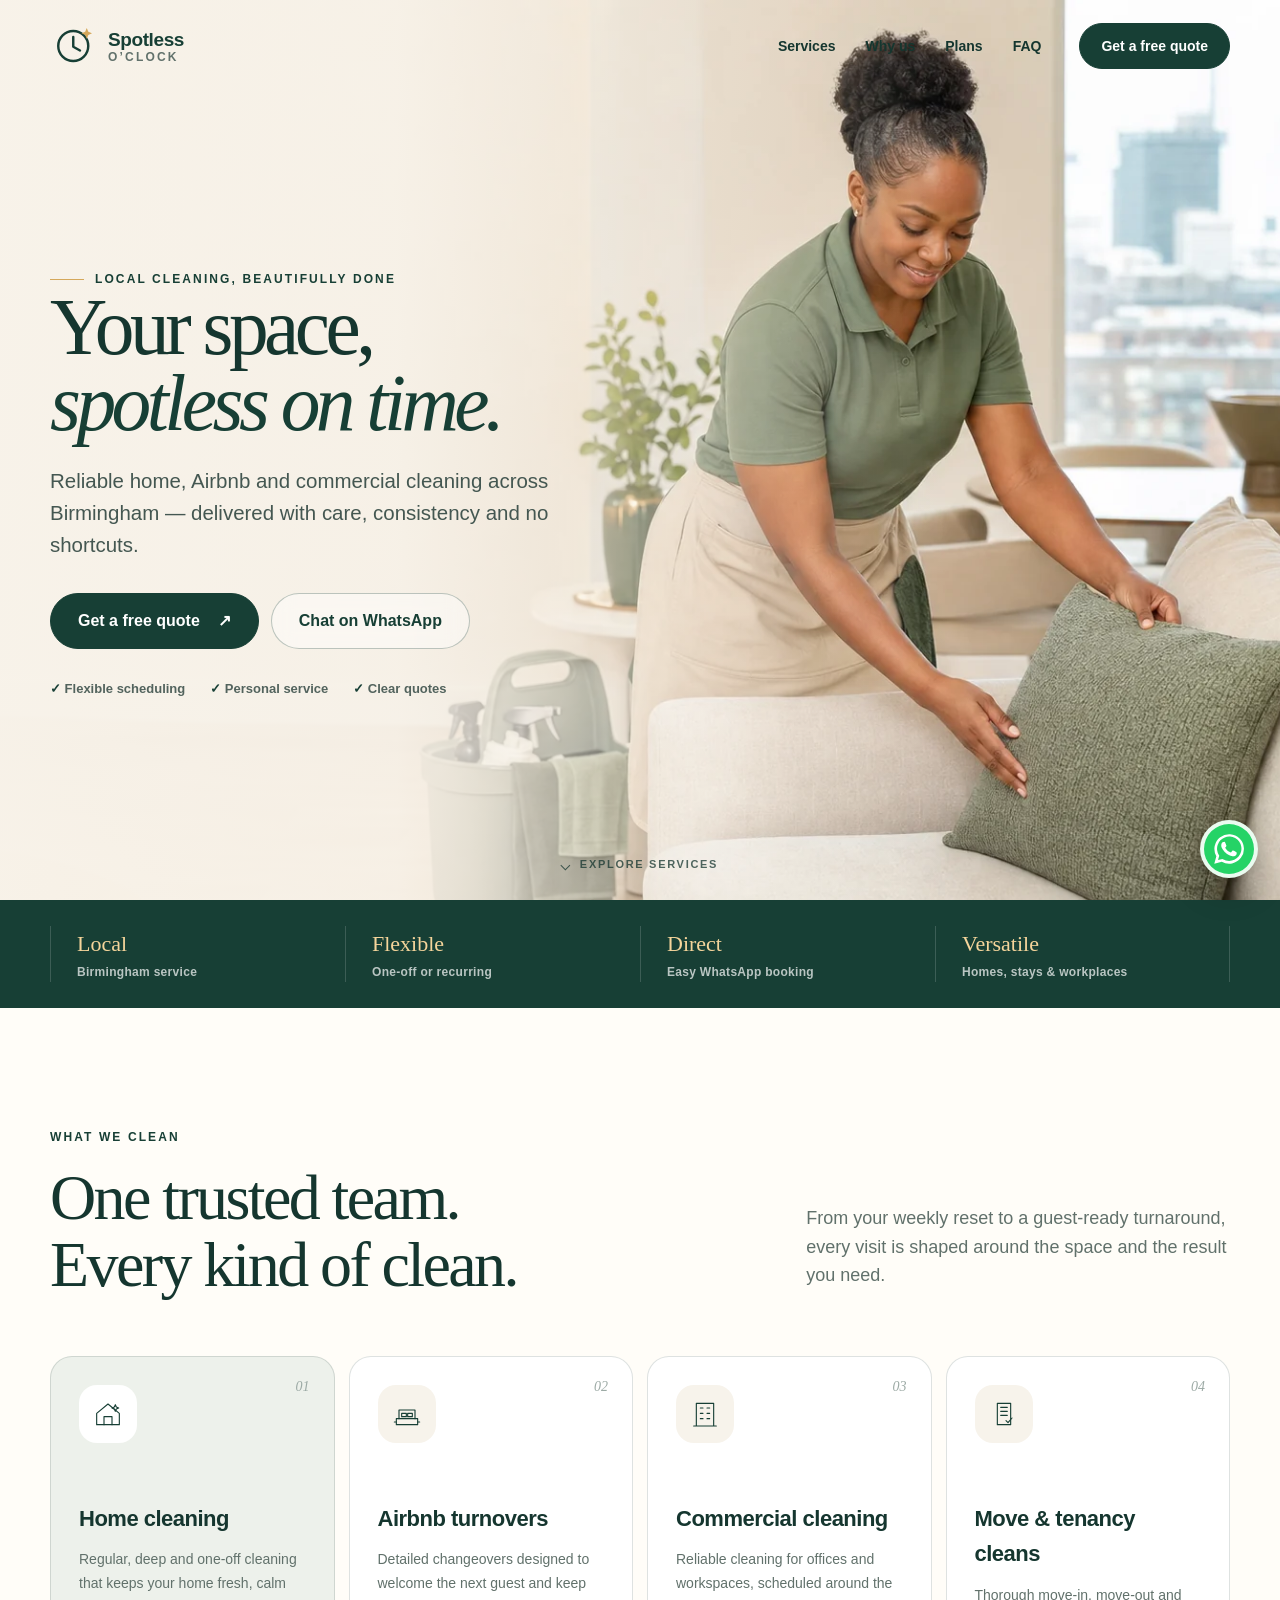
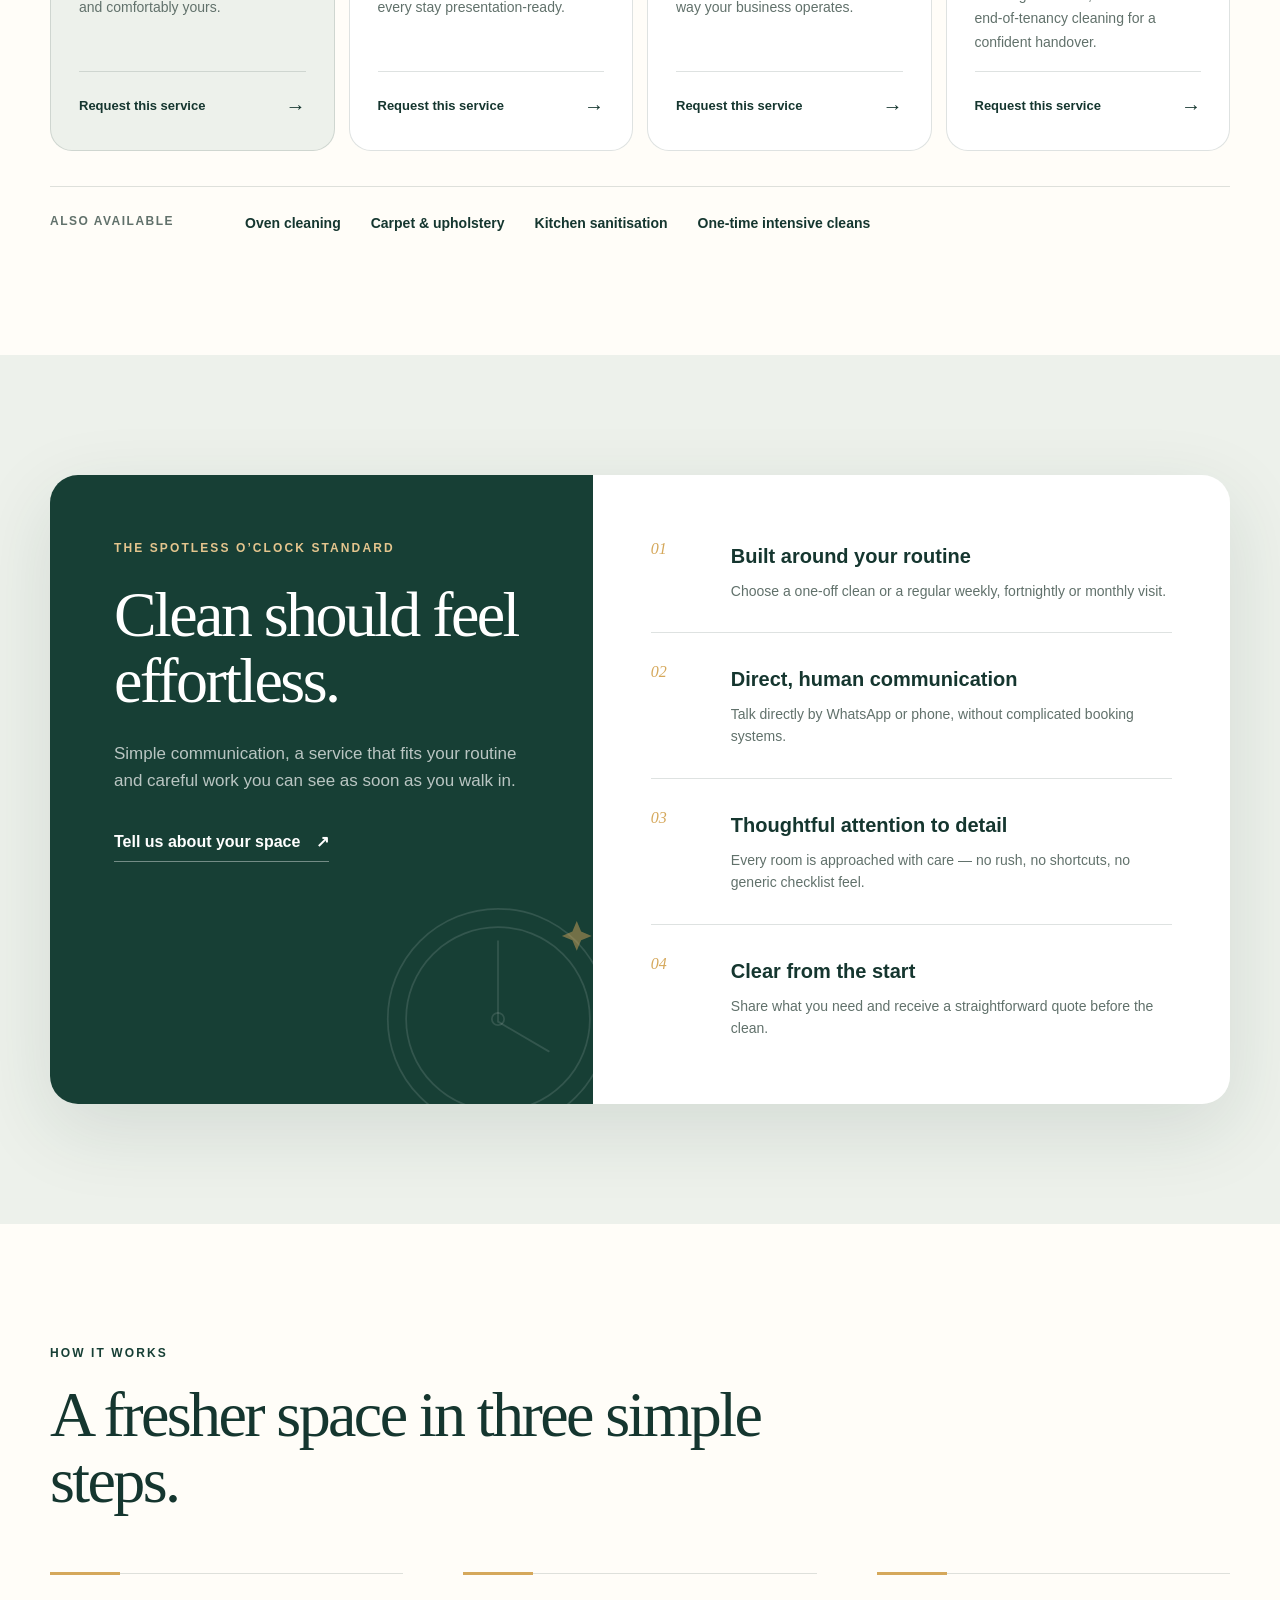
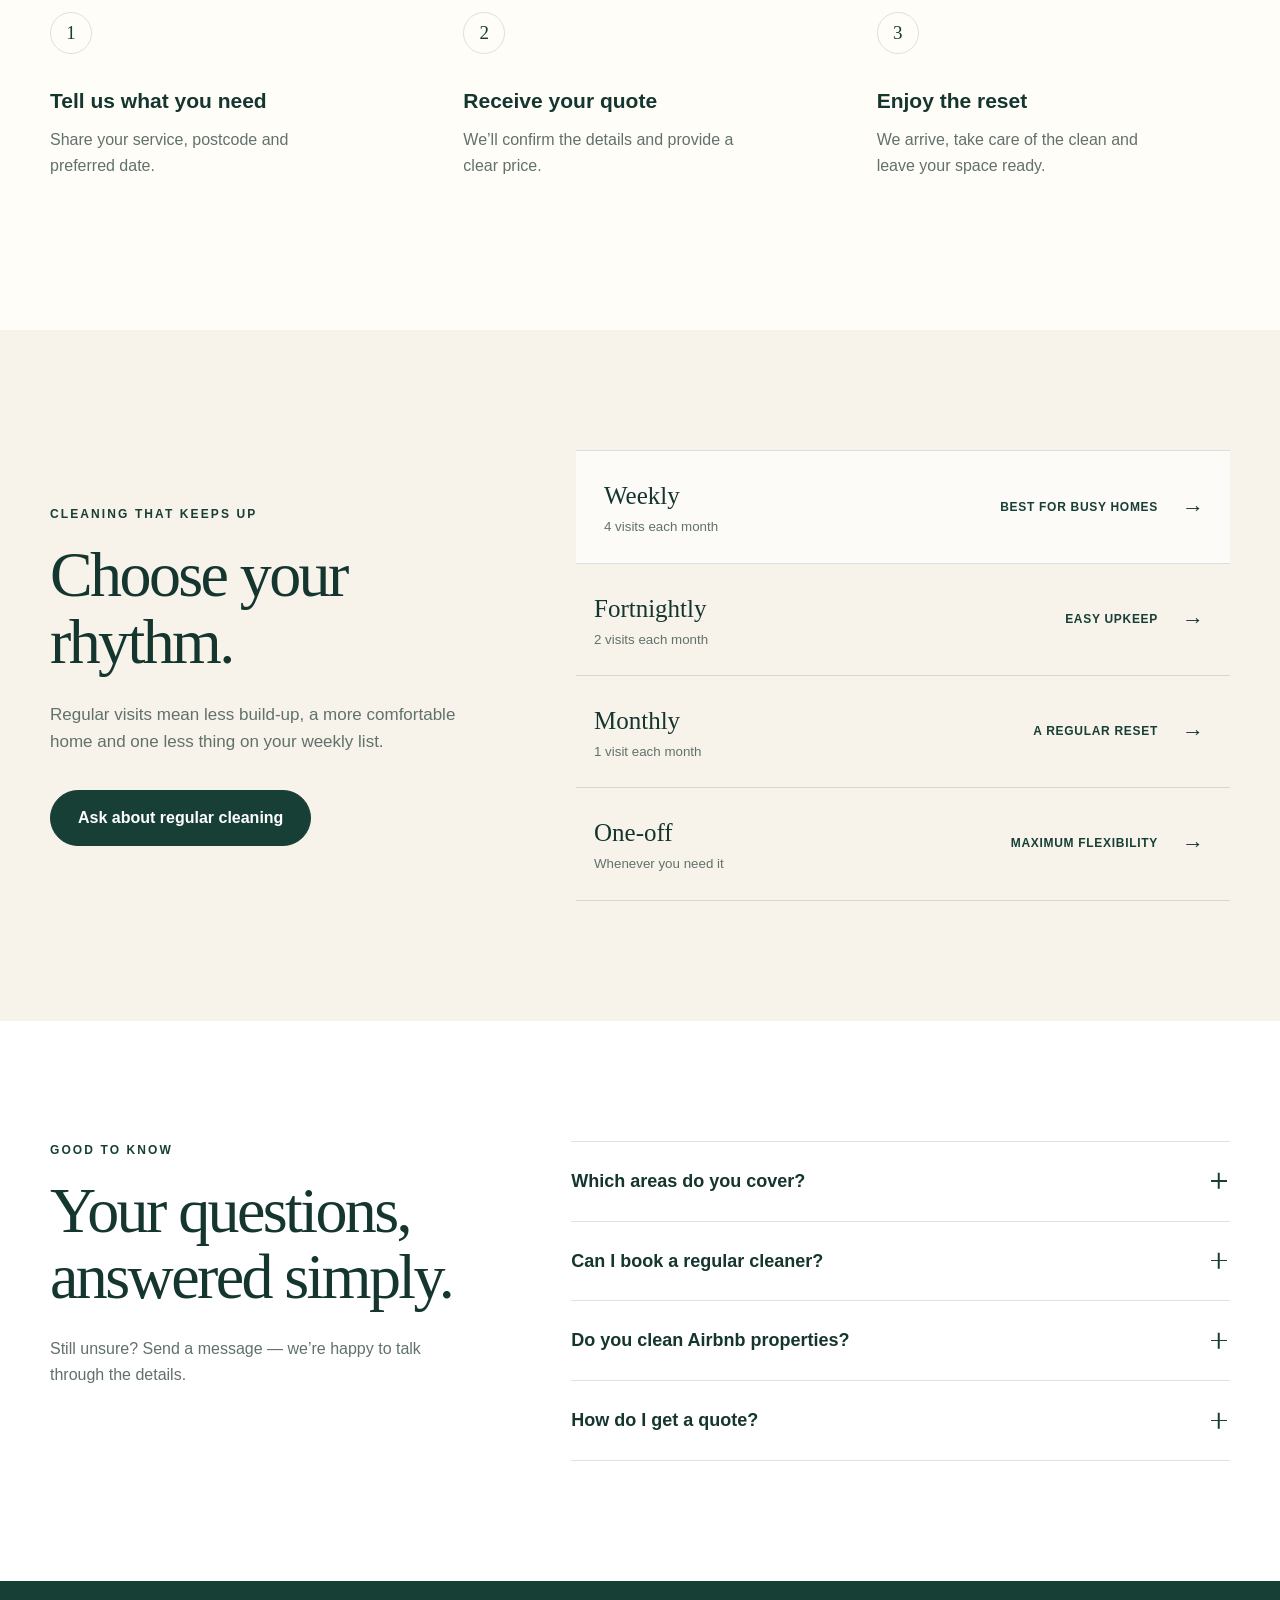
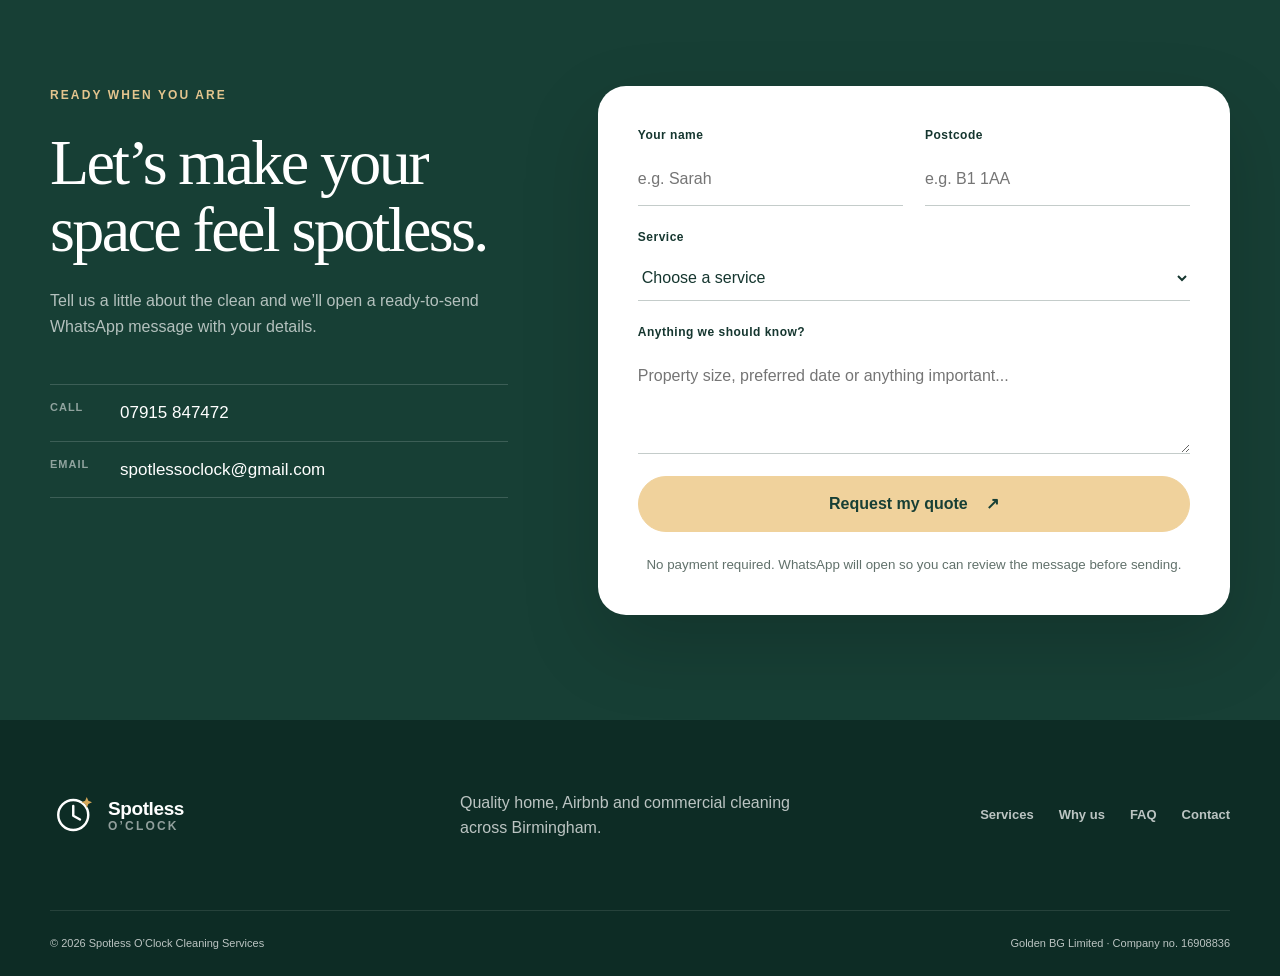
==== index.html @ fffffce7 "Add static Spotless O’Clock website and assets Add a complete framework-free static website for Spot" ====
<!doctype html>
<html lang="en">
<head>
  <meta charset="utf-8">
  <meta name="viewport" content="width=device-width, initial-scale=1">
  <meta name="theme-color" content="#173f35">
  <meta name="description" content="Reliable home, Airbnb and commercial cleaning across Birmingham. Flexible visits, thoughtful care and a spotless finish.">
  <meta name="robots" content="index, follow">
  <meta property="og:type" content="website">
  <meta property="og:locale" content="en_GB">
  <meta property="og:title" content="Spotless O’Clock | Cleaning Services in Birmingham">
  <meta property="og:description" content="Reliable home, Airbnb and commercial cleaning across Birmingham. Flexible visits, thoughtful care and a spotless finish.">
  <meta name="twitter:card" content="summary_large_image">
  <title>Spotless O’Clock | Cleaning Services in Birmingham</title>
  <link rel="icon" href="data:image/svg+xml,%3Csvg xmlns='http://www.w3.org/2000/svg' viewBox='0 0 64 64'%3E%3Crect width='64' height='64' rx='18' fill='%23173f35'/%3E%3Ccircle cx='32' cy='32' r='17' fill='none' stroke='%23d8ad62' stroke-width='4'/%3E%3Cpath d='M32 21v12l8 5' fill='none' stroke='%23fff' stroke-width='4' stroke-linecap='round'/%3E%3Cpath d='m48 12 1.8 4.2L54 18l-4.2 1.8L48 24l-1.8-4.2L42 18l4.2-1.8Z' fill='%23fff'/%3E%3C/svg%3E">
  <link rel="preload" href="assets/spotless-hero-v1.webp" as="image" type="image/webp" fetchpriority="high">
  <link rel="stylesheet" href="styles.css">
  <script src="script.js" defer></script>
</head>
<body>
  <a class="skip-link" href="#main">Skip to content</a>

  <header class="site-header" data-header>
    <div class="container nav-wrap">
      <a class="brand" href="#top" aria-label="Spotless O’Clock home">
        <svg class="brand-mark" viewBox="0 0 64 64" aria-hidden="true">
          <circle cx="31" cy="32" r="20"></circle>
          <path d="M31 20v13l9 5"></path>
          <path class="spark" d="m49 8 2.1 5 4.9 2.1-4.9 2.1-2.1 5-2.1-5-4.9-2.1 4.9-2.1Z"></path>
        </svg>
        <span><b>Spotless</b><small>O’Clock</small></span>
      </a>

      <button class="menu-button" type="button" aria-expanded="false" aria-controls="site-nav" data-menu-button>
        <span></span><span></span><span></span><span class="sr-only">Open menu</span>
      </button>

      <nav id="site-nav" class="site-nav" aria-label="Main navigation" data-nav>
        <a href="#services">Services</a>
        <a href="#why-us">Why us</a>
        <a href="#plans">Plans</a>
        <a href="#faq">FAQ</a>
      </nav>

      <a class="button button-small nav-cta" href="#quote">Get a free quote</a>
    </div>
  </header>

  <main id="main">
    <section id="top" class="hero">
      <picture>
        <source srcset="assets/spotless-hero-v1.webp" type="image/webp">
        <img class="hero-image" src="assets/spotless-hero-fallback.jpg" alt="Spotless O’Clock professional preparing a freshly cleaned Birmingham home" width="1672" height="941" fetchpriority="high" decoding="async">
      </picture>
      <div class="hero-shade" aria-hidden="true"></div>
      <div class="container hero-grid">
        <div class="hero-copy reveal">
          <div class="eyebrow"><span></span> Local cleaning, beautifully done</div>
          <h1>Your space,<br><em>spotless on time.</em></h1>
          <p>Reliable home, Airbnb and commercial cleaning across Birmingham — delivered with care, consistency and no shortcuts.</p>
          <div class="hero-actions">
            <a class="button" href="#quote">Get a free quote <span aria-hidden="true">↗</span></a>
            <a class="button button-ghost" href="https://wa.me/447915847472?text=Hi%20Spotless%20O%27Clock%2C%20I%27d%20like%20a%20cleaning%20quote." target="_blank" rel="noopener">Chat on WhatsApp</a>
          </div>
          <ul class="hero-points" aria-label="Service benefits">
            <li><span>✓</span> Flexible scheduling</li>
            <li><span>✓</span> Personal service</li>
            <li><span>✓</span> Clear quotes</li>
          </ul>
        </div>
      </div>
      <a class="scroll-cue" href="#services" aria-label="Scroll to services"><span></span> Explore services</a>
    </section>

    <section class="trust-strip" aria-label="Business highlights">
      <div class="container trust-grid">
        <div><strong>Local</strong><span>Birmingham service</span></div>
        <div><strong>Flexible</strong><span>One-off or recurring</span></div>
        <div><strong>Direct</strong><span>Easy WhatsApp booking</span></div>
        <div><strong>Versatile</strong><span>Homes, stays & workplaces</span></div>
      </div>
    </section>

    <section id="services" class="section services">
      <div class="container">
        <div class="section-heading reveal">
          <div><span class="kicker">What we clean</span><h2>One trusted team.<br>Every kind of clean.</h2></div>
          <p>From your weekly reset to a guest-ready turnaround, every visit is shaped around the space and the result you need.</p>
        </div>

        <div class="service-grid">
          <article class="service-card service-featured reveal">
            <div class="service-number">01</div>
            <div class="service-icon" aria-hidden="true">
              <svg viewBox="0 0 48 48"><path d="M7 23 24 9l17 14v17H7Z"></path><path d="M18 40V28h12v12"></path><path d="m35 10 1.5 3.5L40 15l-3.5 1.5L35 20l-1.5-3.5L30 15l3.5-1.5Z"></path></svg>
            </div>
            <h3>Home cleaning</h3>
            <p>Regular, deep and one-off cleaning that keeps your home fresh, calm and comfortably yours.</p>
            <a href="#quote" data-service-link="Home cleaning">Request this service <span>→</span></a>
          </article>

          <article class="service-card reveal">
            <div class="service-number">02</div>
            <div class="service-icon" aria-hidden="true">
              <svg viewBox="0 0 48 48"><path d="M8 31h32v9H8Z"></path><path d="M12 31V18h24v13M16 23h7v5h-7Zm9 0h7v5h-7Z"></path><path d="M8 36H5m38 0h-3"></path></svg>
            </div>
            <h3>Airbnb turnovers</h3>
            <p>Detailed changeovers designed to welcome the next guest and keep every stay presentation-ready.</p>
            <a href="#quote" data-service-link="Airbnb turnover">Request this service <span>→</span></a>
          </article>

          <article class="service-card reveal">
            <div class="service-number">03</div>
            <div class="service-icon" aria-hidden="true">
              <svg viewBox="0 0 48 48"><path d="M11 42V8h26v34M7 42h34"></path><path d="M17 15h4m6 0h4m-14 8h4m6 0h4m-14 8h4m6 0h4"></path></svg>
            </div>
            <h3>Commercial cleaning</h3>
            <p>Reliable cleaning for offices and workspaces, scheduled around the way your business operates.</p>
            <a href="#quote" data-service-link="Commercial cleaning">Request this service <span>→</span></a>
          </article>

          <article class="service-card reveal">
            <div class="service-number">04</div>
            <div class="service-icon" aria-hidden="true">
              <svg viewBox="0 0 48 48"><path d="M14 8h20v32H14Z"></path><path d="M19 14h10M19 20h10M19 26h10"></path><path d="m27 34 3 3 6-7"></path></svg>
            </div>
            <h3>Move & tenancy cleans</h3>
            <p>Thorough move-in, move-out and end-of-tenancy cleaning for a confident handover.</p>
            <a href="#quote" data-service-link="End of tenancy cleaning">Request this service <span>→</span></a>
          </article>
        </div>

        <div class="extra-services reveal">
          <span>Also available</span>
          <div><b>Oven cleaning</b><b>Carpet & upholstery</b><b>Kitchen sanitisation</b><b>One-time intensive cleans</b></div>
        </div>
      </div>
    </section>

    <section id="why-us" class="section why-us">
      <div class="container why-grid">
        <div class="why-panel reveal">
          <span class="kicker kicker-light">The Spotless O’Clock standard</span>
          <h2>Clean should feel effortless.</h2>
          <p>Simple communication, a service that fits your routine and careful work you can see as soon as you walk in.</p>
          <a class="text-link" href="#quote">Tell us about your space <span>↗</span></a>
          <div class="clock-art" aria-hidden="true">
            <svg viewBox="0 0 320 320"><circle cx="160" cy="160" r="126"></circle><circle cx="160" cy="160" r="105"></circle><path d="M160 71v92l58 34"></path><circle cx="160" cy="160" r="7"></circle><path class="spark" d="m250 48 5 12 12 5-12 5-5 12-5-12-12-5 12-5Z"></path></svg>
          </div>
        </div>

        <div class="benefit-list">
          <article class="benefit reveal"><span>01</span><div><h3>Built around your routine</h3><p>Choose a one-off clean or a regular weekly, fortnightly or monthly visit.</p></div></article>
          <article class="benefit reveal"><span>02</span><div><h3>Direct, human communication</h3><p>Talk directly by WhatsApp or phone, without complicated booking systems.</p></div></article>
          <article class="benefit reveal"><span>03</span><div><h3>Thoughtful attention to detail</h3><p>Every room is approached with care — no rush, no shortcuts, no generic checklist feel.</p></div></article>
          <article class="benefit reveal"><span>04</span><div><h3>Clear from the start</h3><p>Share what you need and receive a straightforward quote before the clean.</p></div></article>
        </div>
      </div>
    </section>

    <section class="section process">
      <div class="container">
        <div class="section-heading compact reveal">
          <div><span class="kicker">How it works</span><h2>A fresher space in three simple steps.</h2></div>
        </div>
        <ol class="process-grid">
          <li class="reveal"><span>1</span><h3>Tell us what you need</h3><p>Share your service, postcode and preferred date.</p></li>
          <li class="reveal"><span>2</span><h3>Receive your quote</h3><p>We’ll confirm the details and provide a clear price.</p></li>
          <li class="reveal"><span>3</span><h3>Enjoy the reset</h3><p>We arrive, take care of the clean and leave your space ready.</p></li>
        </ol>
      </div>
    </section>

    <section id="plans" class="section plans">
      <div class="container plans-grid">
        <div class="plan-copy reveal">
          <span class="kicker">Cleaning that keeps up</span>
          <h2>Choose your rhythm.</h2>
          <p>Regular visits mean less build-up, a more comfortable home and one less thing on your weekly list.</p>
          <a class="button button-dark" href="#quote">Ask about regular cleaning</a>
        </div>
        <div class="plan-list reveal">
          <button class="plan active" type="button" data-plan="Weekly"><span><b>Weekly</b><small>4 visits each month</small></span><i>Best for busy homes</i><em>→</em></button>
          <button class="plan" type="button" data-plan="Fortnightly"><span><b>Fortnightly</b><small>2 visits each month</small></span><i>Easy upkeep</i><em>→</em></button>
          <button class="plan" type="button" data-plan="Monthly"><span><b>Monthly</b><small>1 visit each month</small></span><i>A regular reset</i><em>→</em></button>
          <button class="plan" type="button" data-plan="One-off"><span><b>One-off</b><small>Whenever you need it</small></span><i>Maximum flexibility</i><em>→</em></button>
        </div>
      </div>
    </section>

    <section id="faq" class="section faq">
      <div class="container faq-grid">
        <div class="reveal"><span class="kicker">Good to know</span><h2>Your questions,<br>answered simply.</h2><p>Still unsure? Send a message — we’re happy to talk through the details.</p></div>
        <div class="accordion" data-accordion>
          <details class="reveal"><summary>Which areas do you cover?<span></span></summary><p>Spotless O’Clock serves Birmingham. Send your postcode and we’ll quickly confirm availability in your area.</p></details>
          <details class="reveal"><summary>Can I book a regular cleaner?<span></span></summary><p>Yes. Weekly, fortnightly and monthly plans are available, as well as one-off visits.</p></details>
          <details class="reveal"><summary>Do you clean Airbnb properties?<span></span></summary><p>Yes. Airbnb and rental-property turnovers can be scheduled around guest check-out and check-in times.</p></details>
          <details class="reveal"><summary>How do I get a quote?<span></span></summary><p>Complete the short form below or message us on WhatsApp with the service, property size, postcode and preferred date.</p></details>
        </div>
      </div>
    </section>

    <section id="quote" class="quote-section">
      <div class="container quote-grid">
        <div class="quote-copy reveal">
          <span class="kicker kicker-light">Ready when you are</span>
          <h2>Let’s make your space feel spotless.</h2>
          <p>Tell us a little about the clean and we’ll open a ready-to-send WhatsApp message with your details.</p>
          <div class="contact-lines">
            <a href="tel:+447915847472"><span>Call</span>07915 847472</a>
            <a href="mailto:spotlessoclock@gmail.com"><span>Email</span>spotlessoclock@gmail.com</a>
          </div>
        </div>

        <form class="quote-form reveal" data-quote-form>
          <div class="field"><label for="name">Your name</label><input id="name" name="name" type="text" autocomplete="name" placeholder="e.g. Sarah" required></div>
          <div class="field"><label for="postcode">Postcode</label><input id="postcode" name="postcode" type="text" autocomplete="postal-code" placeholder="e.g. B1 1AA" required></div>
          <div class="field field-wide"><label for="service">Service</label><select id="service" name="service" required><option value="">Choose a service</option><option>Home cleaning</option><option>Airbnb turnover</option><option>Deep cleaning</option><option>End of tenancy cleaning</option><option>Commercial cleaning</option><option>Other</option></select></div>
          <div class="field field-wide"><label for="details">Anything we should know?</label><textarea id="details" name="details" rows="3" placeholder="Property size, preferred date or anything important..."></textarea></div>
          <button class="button button-light field-wide" type="submit">Request my quote <span>↗</span></button>
          <small class="field-wide">No payment required. WhatsApp will open so you can review the message before sending.</small>
        </form>
      </div>
    </section>
  </main>

  <footer class="site-footer">
    <div class="container footer-top">
      <a class="brand brand-footer" href="#top" aria-label="Spotless O’Clock home">
        <svg class="brand-mark" viewBox="0 0 64 64" aria-hidden="true"><circle cx="31" cy="32" r="20"></circle><path d="M31 20v13l9 5"></path><path class="spark" d="m49 8 2.1 5 4.9 2.1-4.9 2.1-2.1 5-2.1-5-4.9-2.1 4.9-2.1Z"></path></svg>
        <span><b>Spotless</b><small>O’Clock</small></span>
      </a>
      <p>Quality home, Airbnb and commercial cleaning across Birmingham.</p>
      <div class="footer-links"><a href="#services">Services</a><a href="#why-us">Why us</a><a href="#faq">FAQ</a><a href="#quote">Contact</a></div>
    </div>
    <div class="container footer-bottom"><span>© <span data-year></span> Spotless O’Clock Cleaning Services</span><span>Golden BG Limited · Company no. 16908836</span></div>
  </footer>

  <a class="whatsapp-float" href="https://wa.me/447915847472?text=Hi%20Spotless%20O%27Clock%2C%20I%27d%20like%20a%20cleaning%20quote." target="_blank" rel="noopener" aria-label="Chat with Spotless O’Clock on WhatsApp">
    <svg viewBox="0 0 32 32" aria-hidden="true"><path d="M27.3 4.7A15.8 15.8 0 0 0 2.5 23.8L.3 31.7l8-2.1A15.8 15.8 0 0 0 27.3 4.7Zm-11.2 24a13 13 0 0 1-6.6-1.8l-.5-.3-4.7 1.2 1.3-4.6-.3-.5a13 13 0 1 1 10.8 6Zm7.1-9.8c-.4-.2-2.3-1.1-2.7-1.3-.4-.1-.6-.2-.9.2-.3.4-1 1.3-1.3 1.6-.2.3-.5.3-.9.1-2.3-1.1-3.8-2-5.3-4.6-.4-.7.4-.7 1.1-2.2.1-.3 0-.5-.1-.7l-1.2-2.9c-.3-.8-.7-.7-.9-.7h-.8c-.3 0-.7.1-1.1.5-.4.4-1.4 1.4-1.4 3.4s1.5 4 1.7 4.2c.2.3 2.9 4.4 7 6.2 2.6 1.1 3.6 1.2 4.9 1 1.6-.2 2.3-1 2.7-2 .3-.9.3-1.7.2-1.9-.2-.2-.6-.3-1-.5Z"></path></svg>
  </a>
</body>
</html>
---- styles.css ----
:root {
  --ink: #15362f;
  --green: #173f35;
  --green-2: #215347;
  --sage: #91a99a;
  --cream: #f7f3eb;
  --paper: #fffdf8;
  --gold: #d5a85b;
  --line: rgba(21, 54, 47, .14);
  --muted: #61716b;
  --shadow: 0 24px 80px rgba(22, 54, 47, .12);
  --radius: 28px;
  --container: min(1180px, calc(100vw - 48px));
}

*, *::before, *::after { box-sizing: border-box; }
html { scroll-behavior: smooth; }
body { margin: 0; color: var(--ink); background: var(--paper); font-family: "Segoe UI Variable", "Avenir Next", Avenir, "Segoe UI", sans-serif; font-size: 16px; line-height: 1.6; -webkit-font-smoothing: antialiased; }
img, svg { display: block; max-width: 100%; }
a { color: inherit; text-decoration: none; }
button, input, select, textarea { font: inherit; }
button, summary { cursor: pointer; }
.container { width: var(--container); margin-inline: auto; }
.sr-only { position: absolute; width: 1px; height: 1px; overflow: hidden; clip: rect(0,0,0,0); white-space: nowrap; }
.skip-link { position: fixed; left: 20px; top: -60px; z-index: 1000; padding: 12px 18px; color: #fff; background: var(--green); border-radius: 10px; }
.skip-link:focus { top: 20px; }

.site-header { position: fixed; inset: 0 0 auto; z-index: 100; transition: .3s ease; }
.site-header.scrolled { background: rgba(255,253,248,.92); backdrop-filter: blur(18px); box-shadow: 0 1px 0 var(--line); }
.nav-wrap { height: 92px; display: flex; align-items: center; gap: 38px; }
.brand { display: inline-flex; align-items: center; gap: 10px; color: var(--green); line-height: 1; margin-right: auto; }
.brand-mark { width: 48px; height: 48px; }
.brand-mark circle, .brand-mark > path:not(.spark) { fill: none; stroke: currentColor; stroke-width: 3.25; stroke-linecap: round; stroke-linejoin: round; }
.brand-mark .spark { fill: var(--gold); }
.brand span { display: grid; gap: 2px; }
.brand b { font-size: 19px; letter-spacing: -.4px; }
.brand small { color: var(--muted); font-size: 12px; font-weight: 650; letter-spacing: 2.2px; text-transform: uppercase; }
.site-nav { display: flex; align-items: center; gap: 30px; font-size: 14px; font-weight: 650; }
.site-nav a { position: relative; }
.site-nav a::after { content: ""; position: absolute; left: 0; right: 100%; bottom: -6px; height: 1.5px; background: var(--green); transition: .25s ease; }
.site-nav a:hover::after { right: 0; }
.button { display: inline-flex; justify-content: center; align-items: center; gap: 18px; min-height: 56px; padding: 0 27px; border: 1px solid var(--green); border-radius: 999px; color: #fff; background: var(--green); font-weight: 720; line-height: 1; transition: transform .25s ease, background .25s ease, border-color .25s ease, box-shadow .25s ease; }
.button:hover { transform: translateY(-2px); background: var(--green-2); border-color: var(--green-2); box-shadow: 0 14px 32px rgba(23,63,53,.22); }
.button-small { min-height: 46px; padding-inline: 21px; font-size: 14px; }
.menu-button { display: none; width: 44px; height: 44px; border: 0; background: transparent; padding: 12px 8px; }
.menu-button > span:not(.sr-only) { display: block; height: 2px; background: var(--green); margin: 5px 0; transition: .2s ease; }

.hero { min-height: 760px; height: min(900px, 100svh); position: relative; overflow: hidden; background: #ebe1d2; }
.hero-image { position: absolute; inset: 0; width: 100%; height: 100%; object-fit: cover; object-position: 54% center; }
.hero-shade { position: absolute; inset: 0; background: linear-gradient(90deg, rgba(248,243,234,.98) 0%, rgba(248,243,234,.92) 31%, rgba(248,243,234,.38) 52%, rgba(248,243,234,0) 74%); }
.hero-grid { position: relative; height: 100%; display: grid; align-items: center; padding-top: 70px; }
.hero-copy { width: min(610px, 52vw); }
.eyebrow, .kicker { display: flex; align-items: center; gap: 11px; color: var(--green); font-size: 12px; font-weight: 800; letter-spacing: 2.1px; text-transform: uppercase; }
.eyebrow > span { width: 34px; height: 1px; background: var(--gold); }
h1, h2, h3, p { margin-top: 0; }
h1 { margin-bottom: 24px; font-family: Georgia, "Times New Roman", serif; font-size: clamp(58px, 6.2vw, 92px); line-height: .96; letter-spacing: -4.5px; font-weight: 500; }
h1 em { color: var(--green); font-weight: 500; }
.hero-copy > p { max-width: 580px; margin-bottom: 33px; color: #445751; font-size: clamp(18px, 1.6vw, 21px); line-height: 1.55; }
.hero-actions { display: flex; gap: 12px; flex-wrap: wrap; }
.button-ghost { color: var(--green); background: rgba(255,255,255,.45); border-color: rgba(23,63,53,.28); backdrop-filter: blur(10px); }
.button-ghost:hover { color: #fff; }
.hero-points { display: flex; gap: 25px; padding: 0; margin: 30px 0 0; list-style: none; color: #52635d; font-size: 13px; font-weight: 640; }
.hero-points span { color: var(--green); font-weight: 900; }
.scroll-cue { position: absolute; left: 50%; bottom: 26px; transform: translateX(-50%); display: flex; align-items: center; gap: 11px; color: rgba(21,54,47,.75); font-size: 11px; font-weight: 800; letter-spacing: 1.7px; text-transform: uppercase; }
.scroll-cue span { width: 7px; height: 7px; border-right: 1.5px solid; border-bottom: 1.5px solid; transform: rotate(45deg); animation: bob 1.8s ease-in-out infinite; }

.trust-strip { color: #fff; background: var(--green); }
.trust-grid { min-height: 108px; display: grid; grid-template-columns: repeat(4,1fr); align-items: center; }
.trust-grid > div { padding: 0 26px; border-left: 1px solid rgba(255,255,255,.16); }
.trust-grid > div:last-child { border-right: 1px solid rgba(255,255,255,.16); }
.trust-grid strong, .trust-grid span { display: block; }
.trust-grid strong { color: #f5d59b; font-family: Georgia, serif; font-size: 22px; font-weight: 500; }
.trust-grid span { margin-top: 2px; color: rgba(255,255,255,.7); font-size: 12px; font-weight: 650; letter-spacing: .3px; }

.section { padding: 120px 0; }
.section-heading { display: grid; grid-template-columns: 1.25fr .75fr; align-items: end; gap: 50px; margin-bottom: 58px; }
.section-heading.compact { grid-template-columns: 1fr; max-width: 760px; }
.kicker { margin-bottom: 18px; }
.section h2, .quote-section h2 { margin-bottom: 0; font-family: Georgia, "Times New Roman", serif; font-size: clamp(43px, 5vw, 68px); line-height: 1.04; letter-spacing: -2.6px; font-weight: 500; }
.section-heading > p { margin-bottom: 8px; color: var(--muted); font-size: 18px; }
.services { background: var(--paper); }
.service-grid { display: grid; grid-template-columns: repeat(4,1fr); gap: 14px; }
.service-card { min-height: 395px; position: relative; display: flex; flex-direction: column; padding: 28px; border: 1px solid var(--line); border-radius: 22px; background: #fff; transition: .35s ease; overflow: hidden; }
.service-card:hover { transform: translateY(-7px); box-shadow: var(--shadow); border-color: transparent; }
.service-featured { background: #edf1eb; }
.service-number { position: absolute; right: 24px; top: 22px; color: #9caaa5; font: italic 14px Georgia, serif; }
.service-icon { width: 58px; height: 58px; display: grid; place-items: center; margin-bottom: 58px; color: var(--green); border-radius: 18px; background: var(--cream); }
.service-featured .service-icon { background: #fff; }
.service-icon svg { width: 32px; }
.service-icon path { fill: none; stroke: currentColor; stroke-width: 1.7; stroke-linejoin: round; stroke-linecap: round; }
.service-card h3 { margin-bottom: 12px; font-size: 22px; letter-spacing: -.5px; }
.service-card p { color: var(--muted); font-size: 14px; line-height: 1.7; }
.service-card > a { display: flex; justify-content: space-between; align-items: center; margin-top: auto; padding-top: 18px; border-top: 1px solid var(--line); font-size: 13px; font-weight: 760; }
.service-card > a span { font-size: 20px; transition: transform .2s ease; }
.service-card > a:hover span { transform: translateX(4px); }
.extra-services { display: grid; grid-template-columns: 170px 1fr; gap: 25px; margin-top: 35px; padding-top: 25px; border-top: 1px solid var(--line); }
.extra-services > span { color: var(--muted); font-size: 12px; font-weight: 800; letter-spacing: 1.5px; text-transform: uppercase; }
.extra-services div { display: flex; flex-wrap: wrap; gap: 13px 30px; }
.extra-services b { font-size: 14px; font-weight: 650; }

.why-us { color: #fff; background: #edf1eb; }
.why-grid { display: grid; grid-template-columns: .92fr 1.08fr; border-radius: var(--radius); overflow: hidden; box-shadow: var(--shadow); }
.why-panel { min-height: 620px; position: relative; padding: 64px; background: var(--green); overflow: hidden; }
.kicker-light { color: #e4c58e; }
.why-panel h2 { max-width: 500px; margin-top: 24px; color: #fff; }
.why-panel > p { max-width: 430px; margin-top: 25px; color: rgba(255,255,255,.7); font-size: 17px; }
.text-link { display: inline-flex; gap: 16px; margin-top: 18px; padding-bottom: 6px; border-bottom: 1px solid rgba(255,255,255,.4); font-weight: 700; }
.clock-art { position: absolute; width: 280px; right: -45px; bottom: -55px; color: rgba(255,255,255,.12); }
.clock-art circle, .clock-art path:not(.spark) { fill: none; stroke: currentColor; stroke-width: 2; stroke-linecap: round; }
.clock-art .spark { fill: rgba(213,168,91,.48); }
.benefit-list { padding: 35px 58px; color: var(--ink); background: #fff; }
.benefit { display: grid; grid-template-columns: 62px 1fr; gap: 18px; padding: 30px 0; border-bottom: 1px solid var(--line); }
.benefit:last-child { border: 0; }
.benefit > span { color: var(--gold); font: italic 16px Georgia, serif; }
.benefit h3 { margin-bottom: 8px; font-size: 20px; }
.benefit p { margin-bottom: 0; color: var(--muted); font-size: 14px; }

.process { background: var(--paper); }
.process-grid { display: grid; grid-template-columns: repeat(3,1fr); gap: 60px; padding: 0; list-style: none; counter-reset: process; }
.process-grid li { position: relative; padding-top: 38px; border-top: 1px solid var(--line); }
.process-grid li::after { content: ""; position: absolute; left: 0; top: -2px; width: 70px; height: 3px; background: var(--gold); }
.process-grid span { display: inline-grid; place-items: center; width: 42px; height: 42px; margin-bottom: 30px; border: 1px solid var(--line); border-radius: 50%; color: var(--green); font: 19px Georgia, serif; }
.process-grid h3 { margin-bottom: 10px; font-size: 21px; }
.process-grid p { max-width: 300px; color: var(--muted); }

.plans { background: var(--cream); }
.plans-grid { display: grid; grid-template-columns: .8fr 1.2fr; gap: 90px; align-items: center; }
.plan-copy > p { max-width: 440px; margin: 25px 0 35px; color: var(--muted); font-size: 17px; }
.button-dark { background: var(--green); }
.plan-list { display: grid; }
.plan { display: grid; grid-template-columns: 1fr auto 30px; align-items: center; gap: 24px; width: 100%; padding: 25px 18px; color: var(--ink); background: transparent; border: 0; border-bottom: 1px solid var(--line); text-align: left; transition: .25s ease; }
.plan:first-child { border-top: 1px solid var(--line); }
.plan:hover, .plan.active { padding-left: 28px; background: rgba(255,255,255,.68); }
.plan span, .plan b, .plan small { display: block; }
.plan b { font-family: Georgia, serif; font-size: 25px; font-weight: 500; }
.plan small { color: var(--muted); }
.plan i { color: var(--green); font-size: 12px; font-style: normal; font-weight: 800; letter-spacing: .7px; text-transform: uppercase; }
.plan em { font-size: 22px; font-style: normal; }

.faq { background: #fff; }
.faq-grid { display: grid; grid-template-columns: .78fr 1.22fr; gap: 100px; }
.faq-grid > div:first-child > p { max-width: 400px; margin-top: 25px; color: var(--muted); }
.accordion details { border-top: 1px solid var(--line); }
.accordion details:last-child { border-bottom: 1px solid var(--line); }
.accordion summary { display: flex; justify-content: space-between; align-items: center; gap: 20px; padding: 25px 0; font-size: 18px; font-weight: 700; list-style: none; }
.accordion summary::-webkit-details-marker { display: none; }
.accordion summary span { width: 22px; height: 22px; position: relative; flex: 0 0 auto; }
.accordion summary span::before, .accordion summary span::after { content: ""; position: absolute; top: 10px; left: 3px; width: 16px; height: 1.5px; background: var(--green); transition: .2s ease; }
.accordion summary span::after { transform: rotate(90deg); }
.accordion details[open] summary span::after { transform: rotate(0); }
.accordion details p { max-width: 620px; padding: 0 40px 25px 0; color: var(--muted); }

.quote-section { padding: 105px 0; color: #fff; background: var(--green); }
.quote-grid { display: grid; grid-template-columns: .84fr 1.16fr; gap: 90px; align-items: start; }
.quote-copy h2 { margin-top: 25px; color: #fff; }
.quote-copy > p { margin-top: 25px; color: rgba(255,255,255,.68); }
.contact-lines { display: grid; margin-top: 45px; }
.contact-lines a { display: grid; grid-template-columns: 70px 1fr; padding: 14px 0; border-top: 1px solid rgba(255,255,255,.16); font-size: 17px; }
.contact-lines a:last-child { border-bottom: 1px solid rgba(255,255,255,.16); }
.contact-lines span { color: rgba(255,255,255,.52); font-size: 11px; font-weight: 800; letter-spacing: 1px; text-transform: uppercase; }
.quote-form { display: grid; grid-template-columns: 1fr 1fr; gap: 22px; padding: 40px; color: var(--ink); border-radius: var(--radius); background: #fff; box-shadow: 0 30px 80px rgba(0,0,0,.16); }
.field { display: grid; gap: 8px; }
.field-wide { grid-column: 1 / -1; }
.field label { font-size: 12px; font-weight: 800; letter-spacing: .5px; }
.field input, .field select, .field textarea { width: 100%; padding: 13px 0; color: var(--ink); background: transparent; border: 0; border-bottom: 1px solid rgba(21,54,47,.25); border-radius: 0; outline: 0; resize: vertical; }
.field input:focus, .field select:focus, .field textarea:focus { border-color: var(--gold); box-shadow: 0 1px 0 var(--gold); }
.button-light { color: var(--green); background: #f0d29c; border-color: #f0d29c; }
.button-light:hover { color: #fff; background: var(--green-2); border-color: var(--green-2); }
.quote-form > small { color: var(--muted); text-align: center; }

.site-footer { color: rgba(255,255,255,.72); background: #0d2c25; }
.footer-top { min-height: 190px; display: grid; grid-template-columns: 1fr 1fr 1fr; gap: 50px; align-items: center; }
.brand-footer { color: #fff; }
.brand-footer small { color: rgba(255,255,255,.55); }
.footer-top > p { margin: 0; max-width: 360px; }
.footer-links { display: flex; justify-content: flex-end; gap: 25px; font-size: 13px; font-weight: 700; }
.footer-bottom { min-height: 66px; display: flex; justify-content: space-between; align-items: center; border-top: 1px solid rgba(255,255,255,.1); font-size: 11px; }
.whatsapp-float { position: fixed; right: 22px; bottom: 22px; z-index: 90; width: 58px; height: 58px; display: grid; place-items: center; color: #fff; background: #25d366; border: 4px solid rgba(255,255,255,.9); border-radius: 50%; box-shadow: 0 12px 34px rgba(0,0,0,.22); transition: .25s ease; }
.whatsapp-float:hover { transform: translateY(-4px) scale(1.03); }
.whatsapp-float svg { width: 30px; fill: currentColor; }

.error-page { min-height: 100svh; display: grid; place-items: center; padding: 110px 24px 60px; text-align: center; background: var(--cream); }
.error-card { width: min(620px, 100%); padding: clamp(36px, 7vw, 72px); border: 1px solid var(--line); border-radius: var(--radius); background: #fff; box-shadow: var(--shadow); }
.error-code { display: block; margin-bottom: 16px; color: var(--gold); font: italic 18px Georgia, serif; }
.error-card h1 { margin-bottom: 18px; font-size: clamp(48px, 9vw, 76px); }
.error-card p { max-width: 430px; margin: 0 auto 30px; color: var(--muted); }

.reveal { opacity: 0; transform: translateY(24px); transition: opacity .7s ease, transform .7s cubic-bezier(.2,.8,.2,1); }
.reveal.visible { opacity: 1; transform: none; }
@keyframes bob { 0%,100% { transform: translateY(-2px) rotate(45deg); } 50% { transform: translateY(5px) rotate(45deg); } }

@media (max-width: 980px) {
  :root { --container: min(100% - 32px, 760px); }
  .site-header { background: rgba(255,253,248,.94); backdrop-filter: blur(15px); }
  .nav-wrap { height: 76px; }
  .brand-mark { width: 42px; }
  .menu-button { display: block; order: 2; }
  .nav-cta { margin-left: auto; }
  .site-nav { position: absolute; left: 16px; right: 16px; top: 76px; display: grid; gap: 0; padding: 13px; background: #fff; border: 1px solid var(--line); border-radius: 18px; box-shadow: var(--shadow); opacity: 0; visibility: hidden; transform: translateY(-8px); transition: .2s ease; }
  .site-nav.open { opacity: 1; visibility: visible; transform: none; }
  .site-nav a { padding: 13px 12px; }
  .site-nav a::after { display: none; }
  .hero { min-height: 800px; height: 100svh; }
  .hero-image { object-position: 66% center; }
  .hero-shade { background: linear-gradient(90deg, rgba(248,243,234,.98) 0%, rgba(248,243,234,.9) 48%, rgba(248,243,234,.12) 85%); }
  .hero-copy { width: min(580px, 76vw); }
  .service-grid { grid-template-columns: 1fr 1fr; }
  .section-heading, .plans-grid, .faq-grid, .quote-grid { grid-template-columns: 1fr; gap: 45px; }
  .why-grid { grid-template-columns: 1fr; }
  .why-panel { min-height: 460px; }
  .process-grid { gap: 25px; }
  .footer-top { grid-template-columns: 1fr 1fr; padding: 50px 0; }
  .footer-links { justify-content: flex-start; grid-column: 1/-1; }
}

@media (max-width: 640px) {
  :root { --container: calc(100% - 34px); }
  .nav-wrap { gap: 10px; }
  .nav-cta { display: none; }
  .brand b { font-size: 17px; }
  .hero { min-height: 790px; height: auto; }
  .hero::after { content: ""; position: absolute; inset: 45% 0 0; background: linear-gradient(0deg, rgba(21,54,47,.23), transparent); pointer-events: none; }
  .hero-image { object-position: 62% bottom; }
  .hero-shade { background: linear-gradient(180deg, rgba(248,243,234,.98) 0%, rgba(248,243,234,.95) 45%, rgba(248,243,234,.23) 76%); }
  .hero-grid { align-items: start; padding-top: 145px; padding-bottom: 280px; }
  .hero-copy { width: 100%; }
  .eyebrow { font-size: 10px; letter-spacing: 1.6px; }
  h1 { font-size: clamp(48px, 15vw, 66px); letter-spacing: -3px; }
  .hero-copy > p { font-size: 16px; }
  .hero-actions { display: grid; }
  .hero-actions .button { width: 100%; }
  .hero-points { display: none; }
  .scroll-cue { display: none; }
  .trust-grid { grid-template-columns: 1fr 1fr; padding: 16px 0; }
  .trust-grid > div { min-height: 72px; display: grid; align-content: center; padding: 10px 16px; border: 0; }
  .trust-grid > div:last-child { border: 0; }
  .section { padding: 82px 0; }
  .section h2, .quote-section h2 { font-size: 43px; letter-spacing: -1.8px; }
  .section-heading { margin-bottom: 38px; }
  .service-grid, .process-grid { grid-template-columns: 1fr; }
  .service-card { min-height: 340px; }
  .service-icon { margin-bottom: 35px; }
  .extra-services { grid-template-columns: 1fr; }
  .why-panel { min-height: 520px; padding: 42px 28px; }
  .benefit-list { padding: 20px 28px; }
  .benefit { grid-template-columns: 40px 1fr; }
  .process-grid { gap: 45px; }
  .plans-grid { gap: 40px; }
  .plan { grid-template-columns: 1fr 24px; }
  .plan i { display: none; }
  .faq-grid { gap: 30px; }
  .quote-section { padding: 82px 0; }
  .quote-form { grid-template-columns: 1fr; padding: 28px 22px; }
  .field-wide { grid-column: auto; }
  .contact-lines a { grid-template-columns: 55px 1fr; font-size: 14px; }
  .footer-top { grid-template-columns: 1fr; gap: 25px; }
  .footer-links { grid-column: auto; flex-wrap: wrap; }
  .footer-bottom { display: grid; gap: 5px; padding: 20px 0; }
  .whatsapp-float { width: 54px; height: 54px; right: 16px; bottom: 16px; }
}

@media (prefers-reduced-motion: reduce) {
  html { scroll-behavior: auto; }
  *, *::before, *::after { animation-duration: .01ms !important; animation-iteration-count: 1 !important; transition-duration: .01ms !important; }
  .reveal { opacity: 1; transform: none; }
}
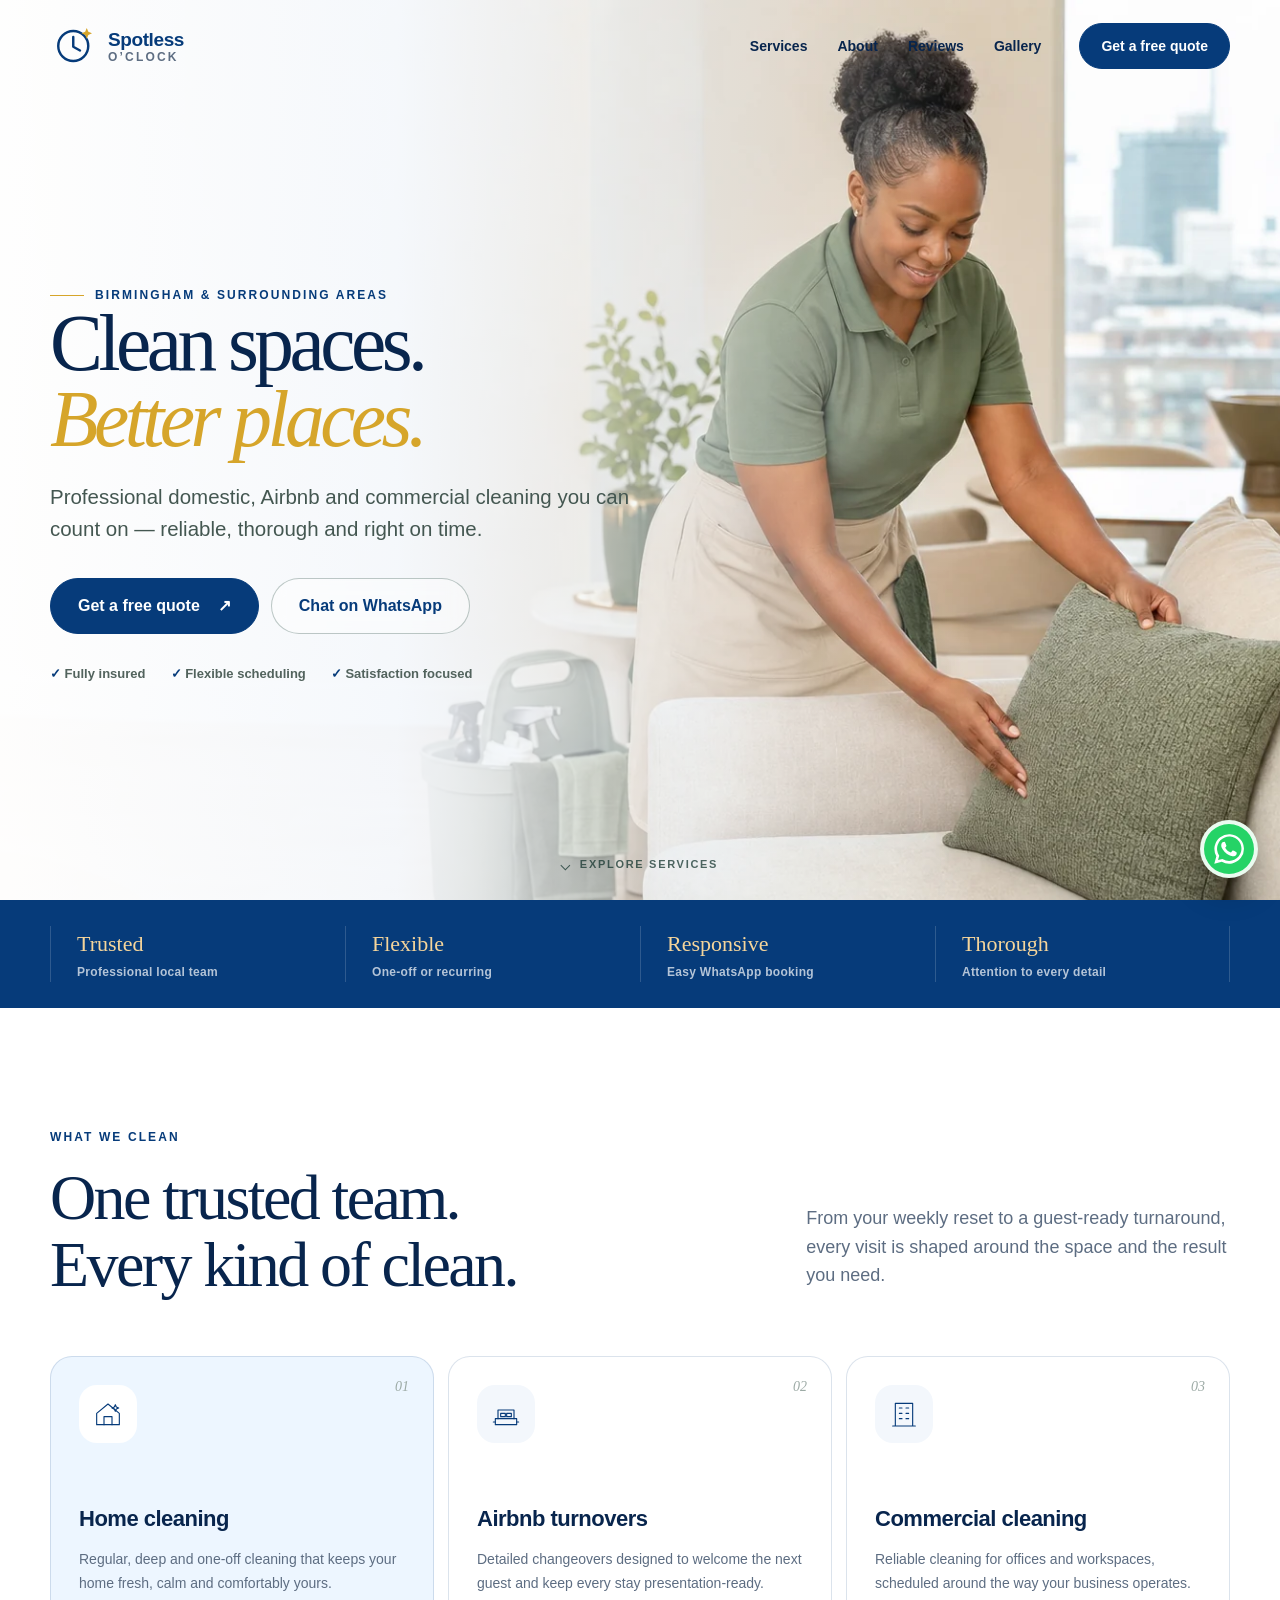
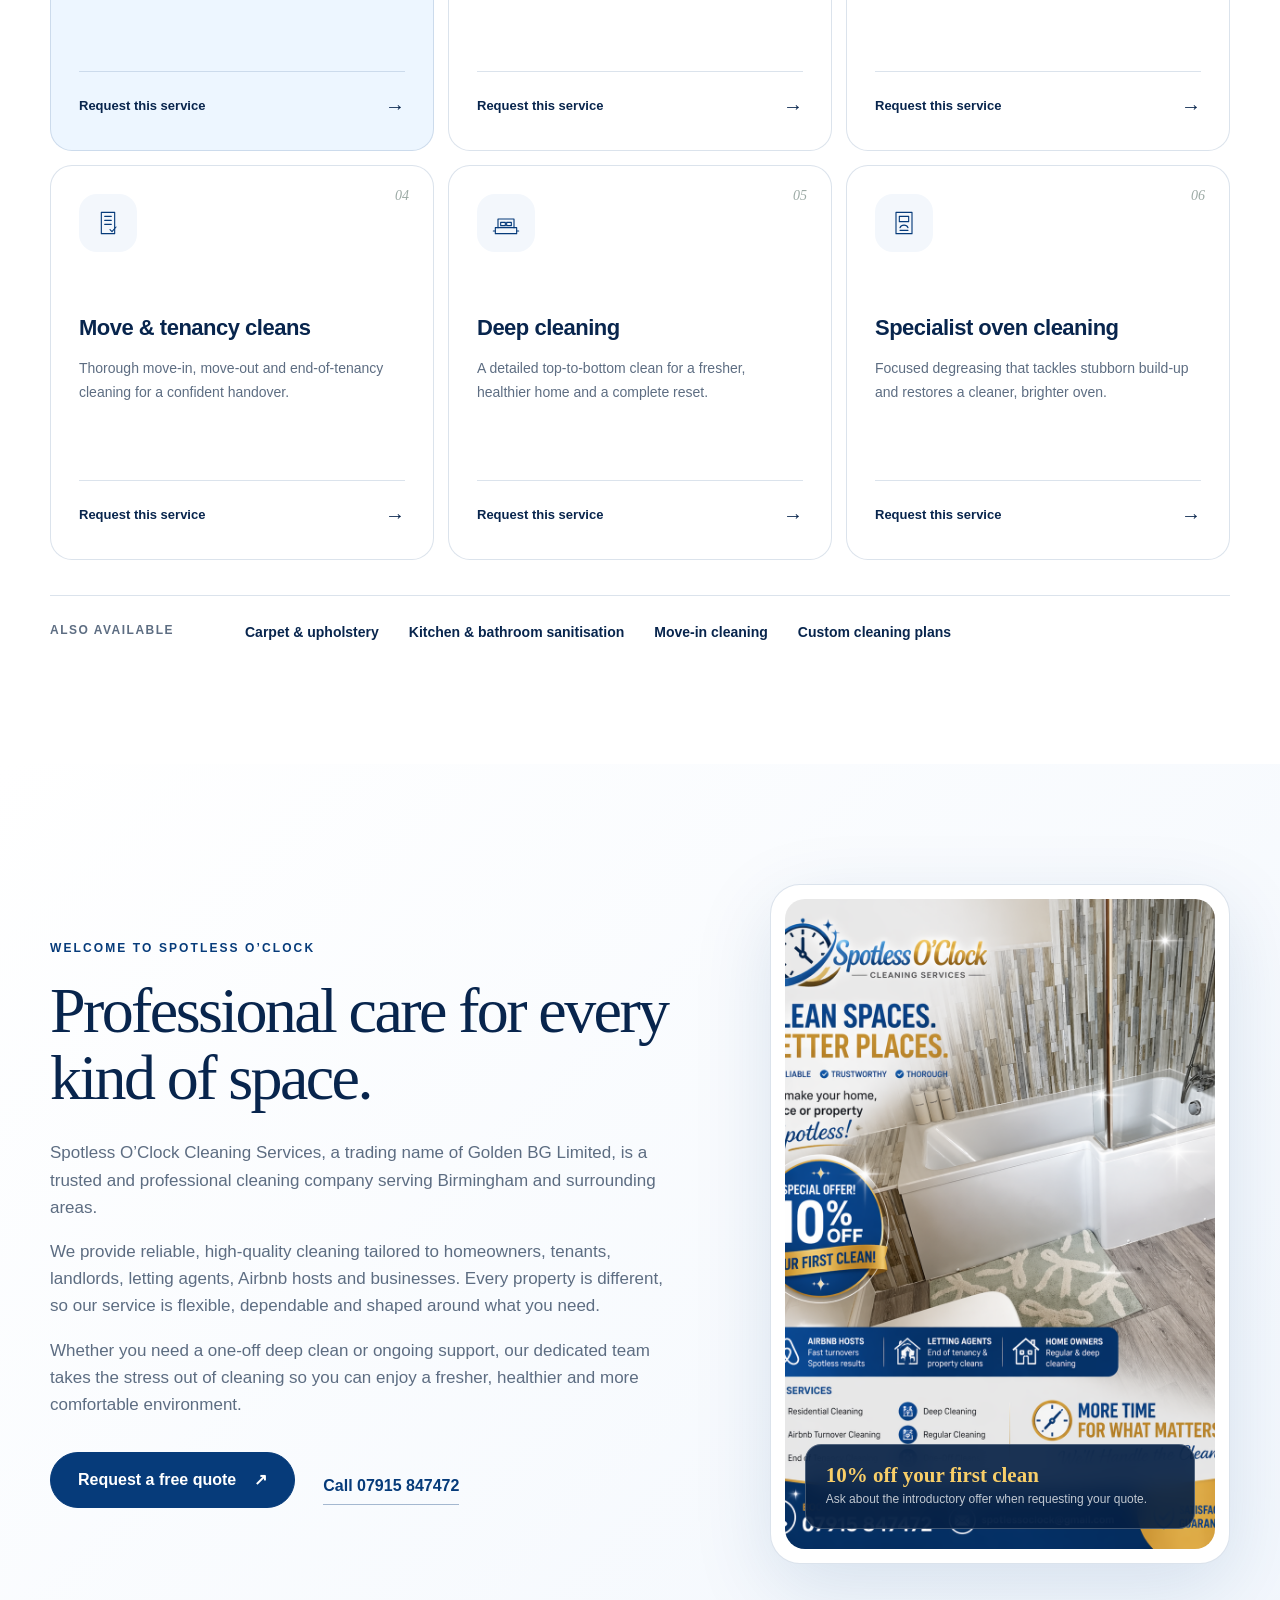
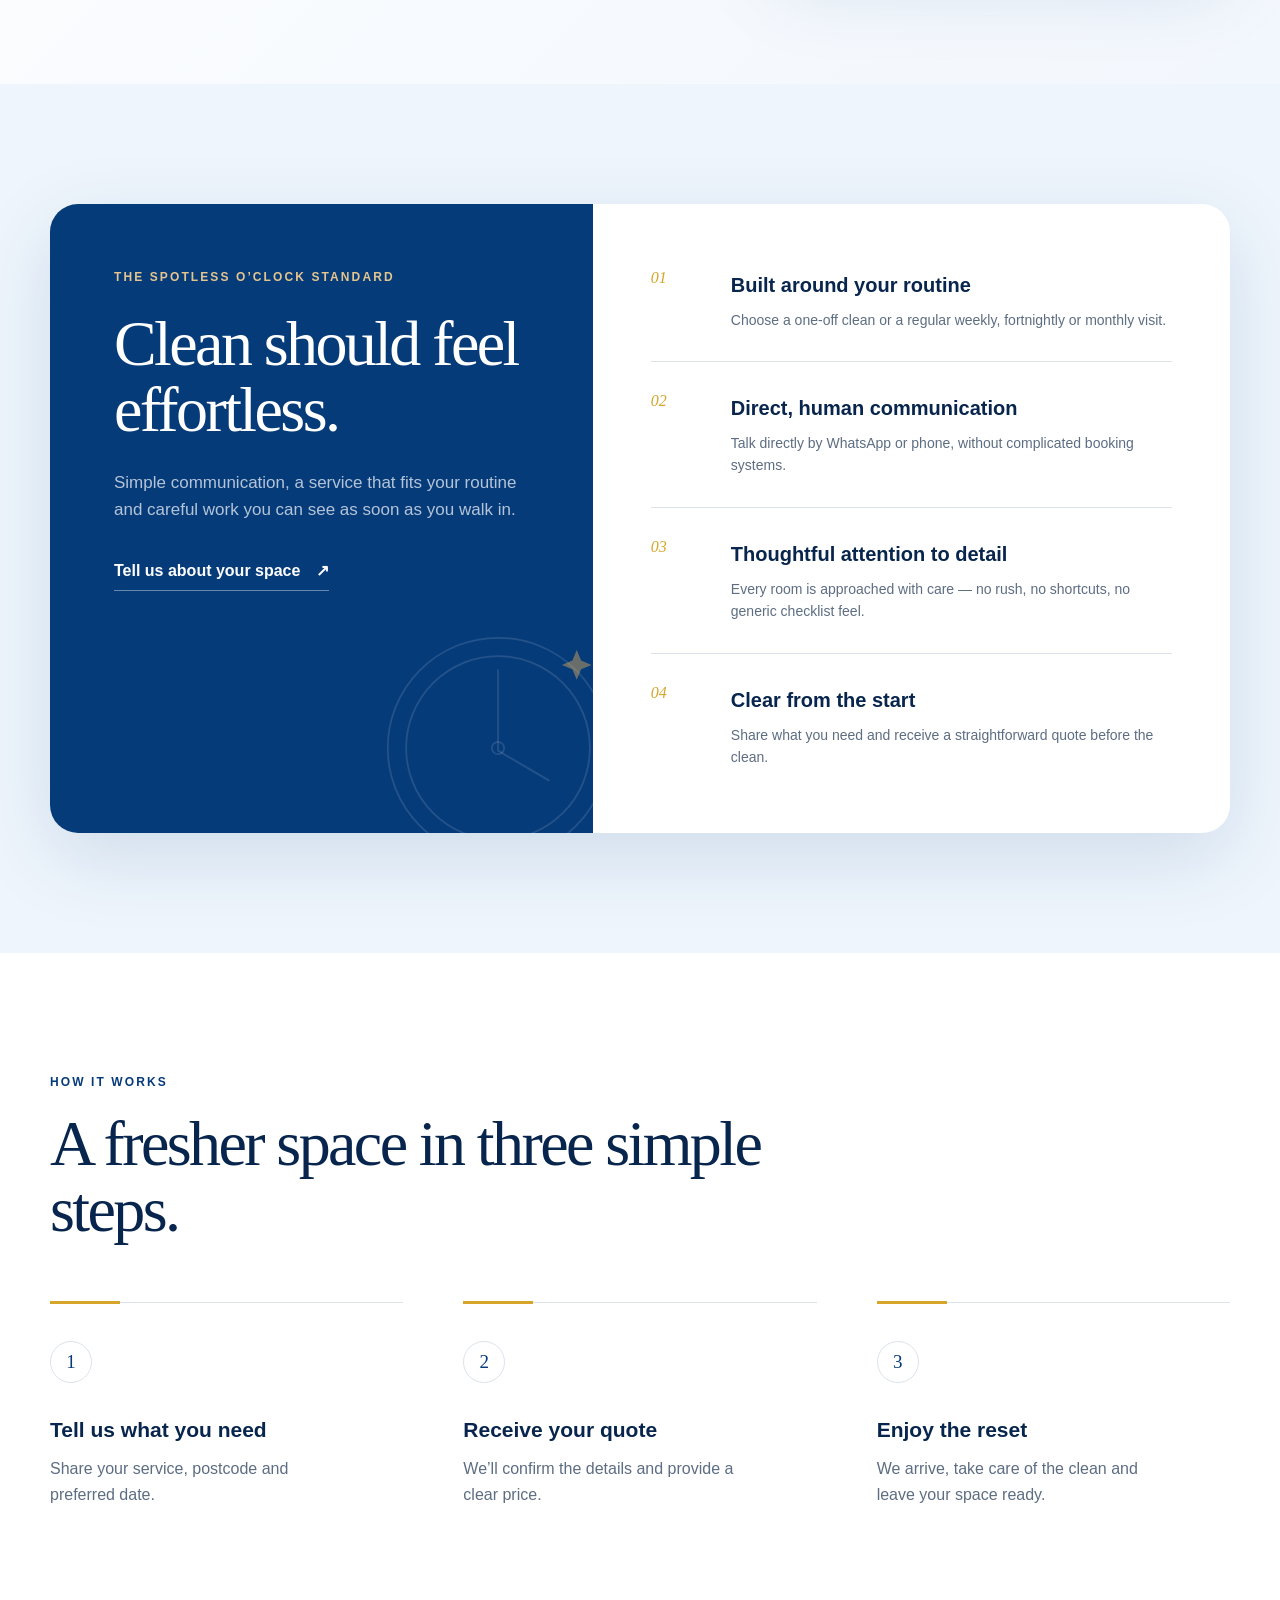
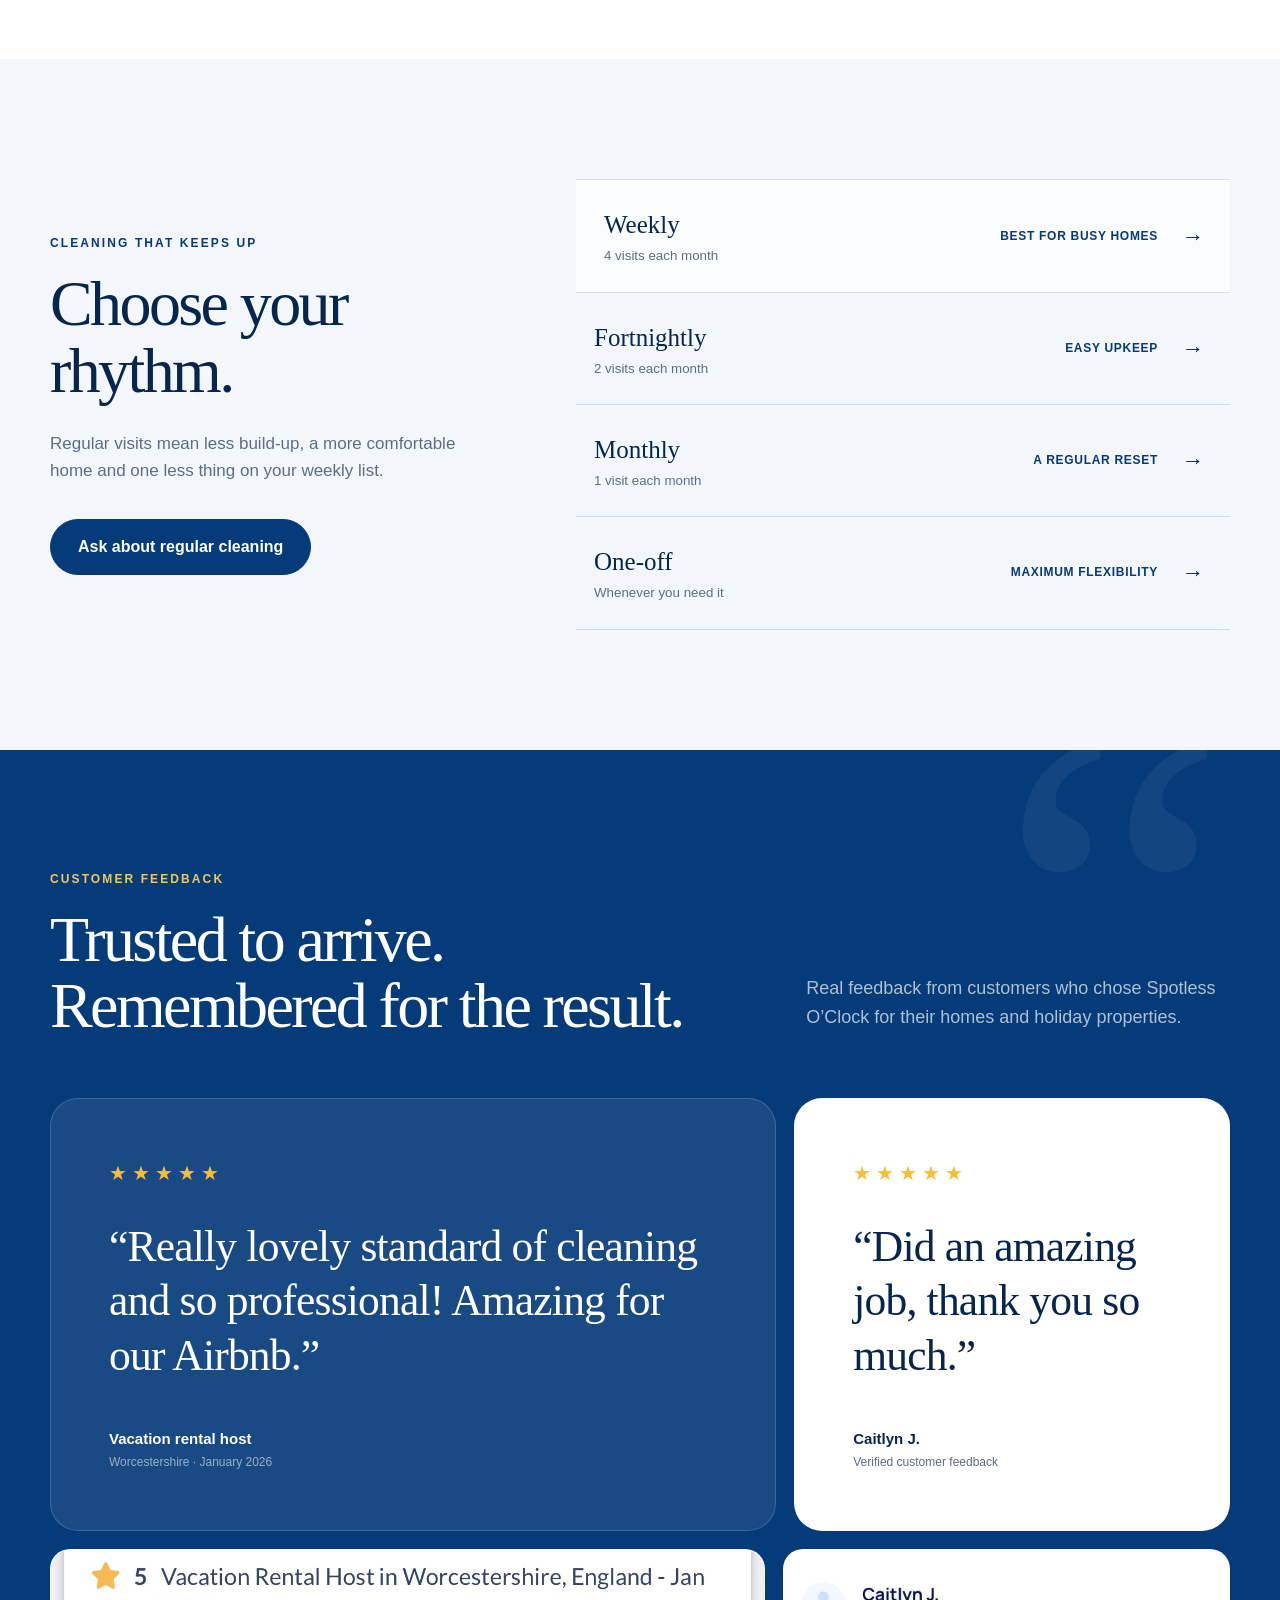
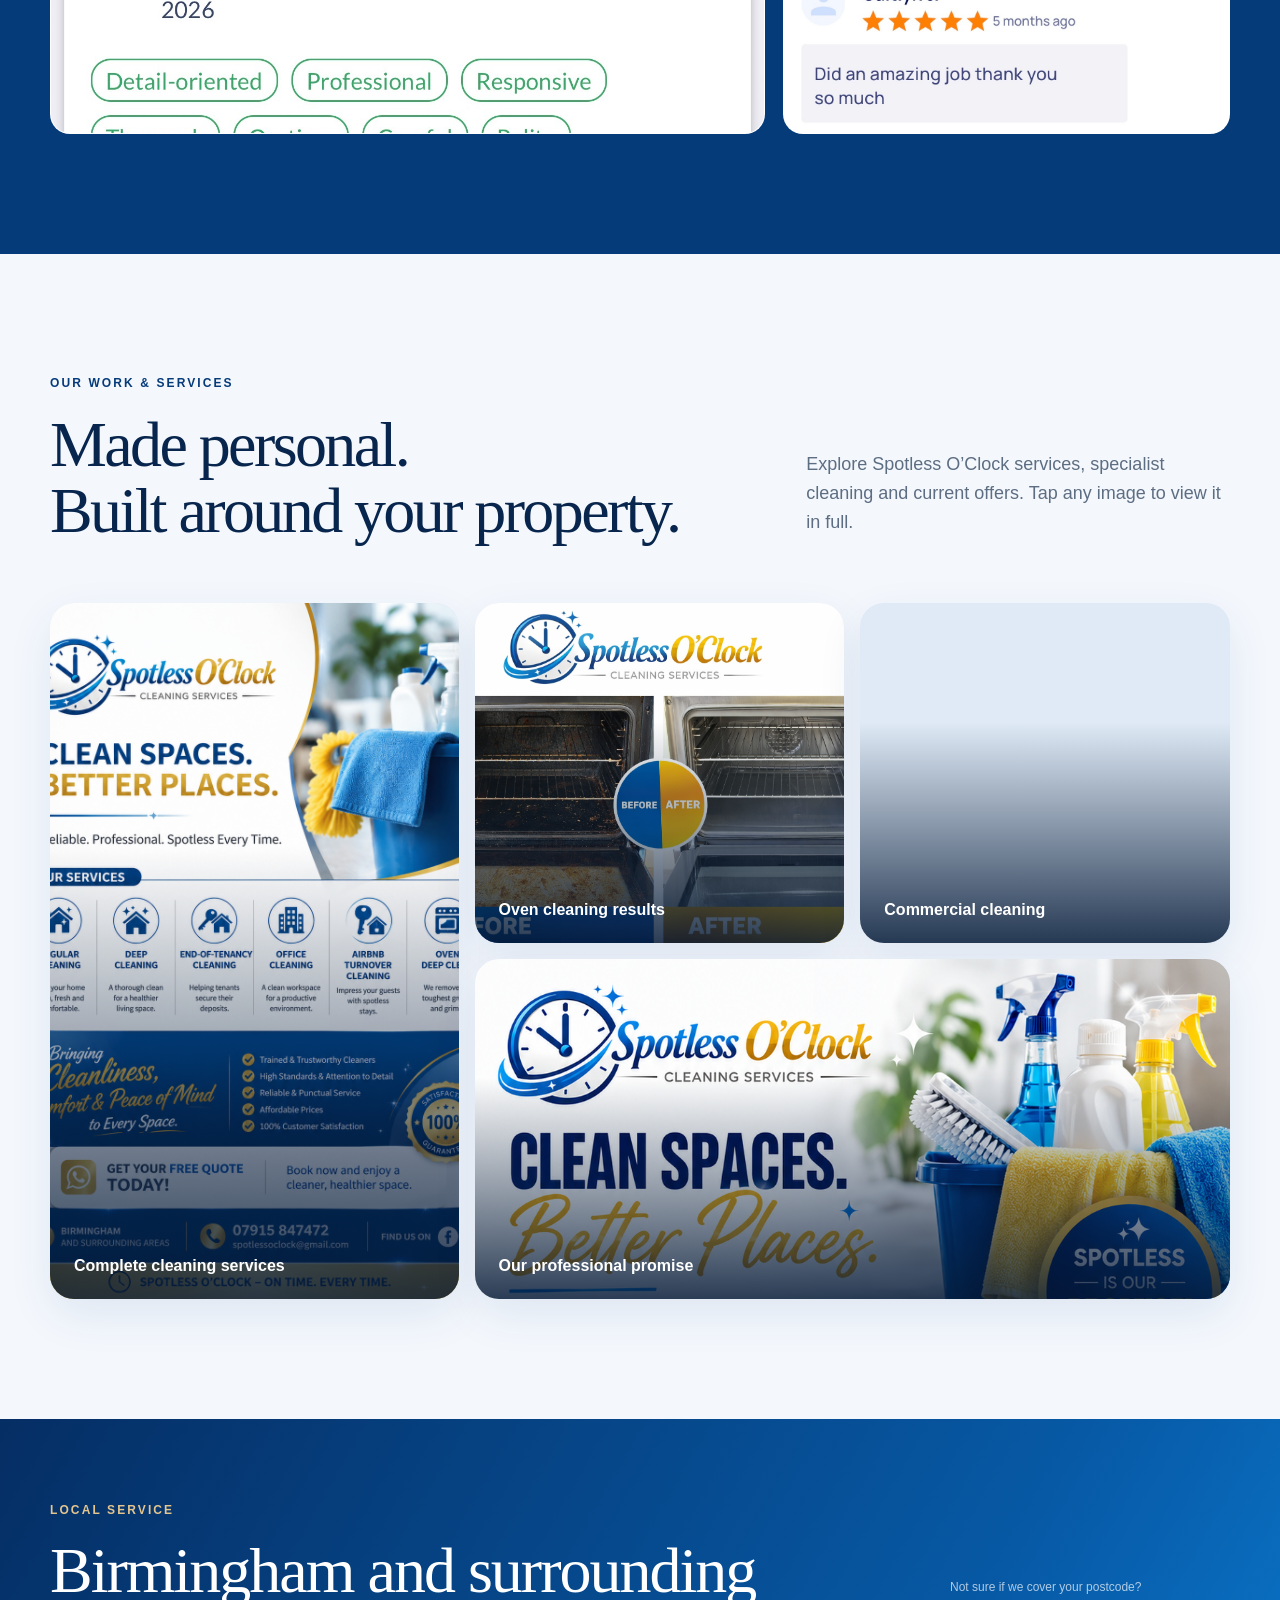
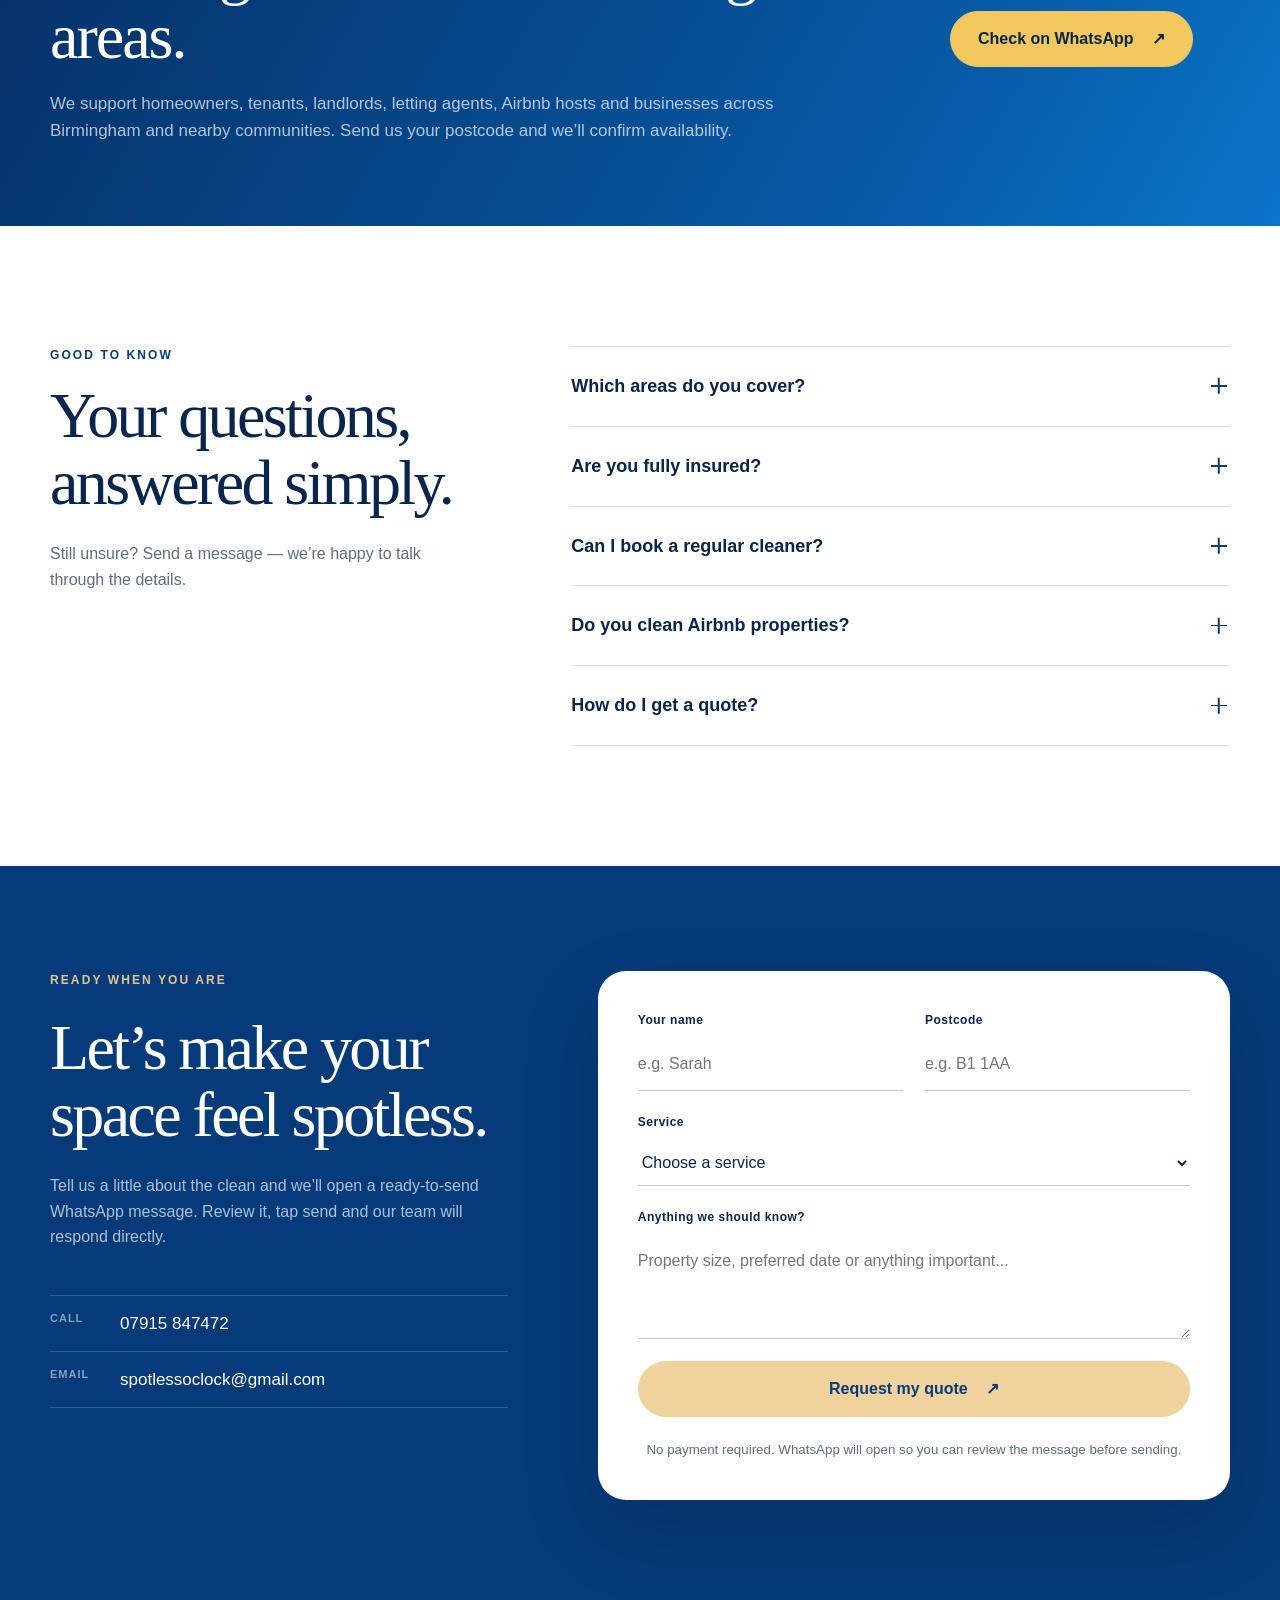
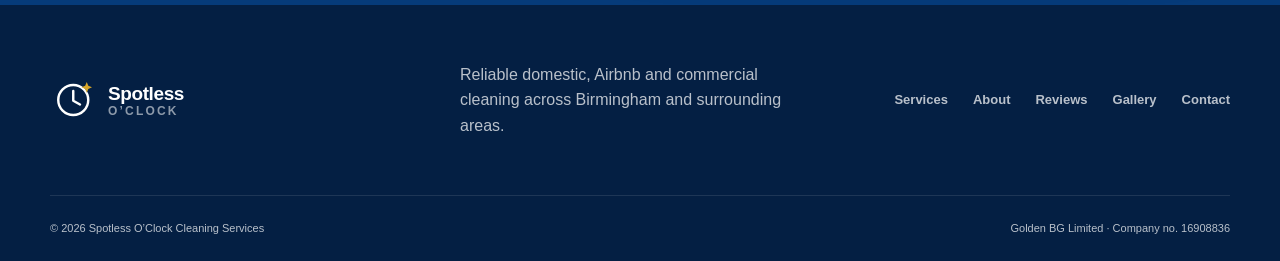
==== commit 32c2ca67: "Redesign site with new blue theme and service sections Major brand refresh with updated color palett" ====
--- a/index.html
+++ b/index.html
@@ -3,19 +3,33 @@
 <head>
   <meta charset="utf-8">
   <meta name="viewport" content="width=device-width, initial-scale=1">
-  <meta name="theme-color" content="#173f35">
-  <meta name="description" content="Reliable home, Airbnb and commercial cleaning across Birmingham. Flexible visits, thoughtful care and a spotless finish.">
+  <meta name="theme-color" content="#063b7a">
+  <meta name="description" content="Professional domestic, deep, end-of-tenancy, office, Airbnb turnover and oven cleaning across Birmingham and surrounding areas.">
   <meta name="robots" content="index, follow">
   <meta property="og:type" content="website">
   <meta property="og:locale" content="en_GB">
   <meta property="og:title" content="Spotless O’Clock | Cleaning Services in Birmingham">
-  <meta property="og:description" content="Reliable home, Airbnb and commercial cleaning across Birmingham. Flexible visits, thoughtful care and a spotless finish.">
+  <meta property="og:description" content="Reliable, high-quality cleaning for homes, rentals, Airbnb properties and businesses across Birmingham and surrounding areas.">
+  <meta property="og:image" content="assets/client/first-clean-offer.png">
   <meta name="twitter:card" content="summary_large_image">
   <title>Spotless O’Clock | Cleaning Services in Birmingham</title>
   <link rel="icon" href="data:image/svg+xml,%3Csvg xmlns='http://www.w3.org/2000/svg' viewBox='0 0 64 64'%3E%3Crect width='64' height='64' rx='18' fill='%23173f35'/%3E%3Ccircle cx='32' cy='32' r='17' fill='none' stroke='%23d8ad62' stroke-width='4'/%3E%3Cpath d='M32 21v12l8 5' fill='none' stroke='%23fff' stroke-width='4' stroke-linecap='round'/%3E%3Cpath d='m48 12 1.8 4.2L54 18l-4.2 1.8L48 24l-1.8-4.2L42 18l4.2-1.8Z' fill='%23fff'/%3E%3C/svg%3E">
   <link rel="preload" href="assets/spotless-hero-v1.webp" as="image" type="image/webp" fetchpriority="high">
   <link rel="stylesheet" href="styles.css">
   <script src="script.js" defer></script>
+  <script type="application/ld+json">
+  {
+    "@context": "https://schema.org",
+    "@type": "CleaningService",
+    "name": "Spotless O’Clock Cleaning Services",
+    "legalName": "Golden BG Limited",
+    "description": "Professional domestic, deep, end-of-tenancy, office, Airbnb turnover and oven cleaning services.",
+    "telephone": "+44 7915 847472",
+    "email": "spotlessoclock@gmail.com",
+    "areaServed": ["Birmingham", "West Midlands"],
+    "address": {"@type": "PostalAddress", "addressLocality": "Birmingham", "addressCountry": "GB"}
+  }
+  </script>
 </head>
 <body>
   <a class="skip-link" href="#main">Skip to content</a>
@@ -37,9 +51,9 @@
 
       <nav id="site-nav" class="site-nav" aria-label="Main navigation" data-nav>
         <a href="#services">Services</a>
-        <a href="#why-us">Why us</a>
-        <a href="#plans">Plans</a>
-        <a href="#faq">FAQ</a>
+        <a href="#about">About</a>
+        <a href="#reviews">Reviews</a>
+        <a href="#gallery">Gallery</a>
       </nav>
 
       <a class="button button-small nav-cta" href="#quote">Get a free quote</a>
@@ -55,17 +69,17 @@
       <div class="hero-shade" aria-hidden="true"></div>
       <div class="container hero-grid">
         <div class="hero-copy reveal">
-          <div class="eyebrow"><span></span> Local cleaning, beautifully done</div>
-          <h1>Your space,<br><em>spotless on time.</em></h1>
-          <p>Reliable home, Airbnb and commercial cleaning across Birmingham — delivered with care, consistency and no shortcuts.</p>
+          <div class="eyebrow"><span></span> Birmingham & surrounding areas</div>
+          <h1>Clean spaces.<br><em>Better places.</em></h1>
+          <p>Professional domestic, Airbnb and commercial cleaning you can count on — reliable, thorough and right on time.</p>
           <div class="hero-actions">
             <a class="button" href="#quote">Get a free quote <span aria-hidden="true">↗</span></a>
             <a class="button button-ghost" href="https://wa.me/447915847472?text=Hi%20Spotless%20O%27Clock%2C%20I%27d%20like%20a%20cleaning%20quote." target="_blank" rel="noopener">Chat on WhatsApp</a>
           </div>
           <ul class="hero-points" aria-label="Service benefits">
+            <li><span>✓</span> Fully insured</li>
             <li><span>✓</span> Flexible scheduling</li>
-            <li><span>✓</span> Personal service</li>
-            <li><span>✓</span> Clear quotes</li>
+            <li><span>✓</span> Satisfaction focused</li>
           </ul>
         </div>
       </div>
@@ -74,10 +88,10 @@
 
     <section class="trust-strip" aria-label="Business highlights">
       <div class="container trust-grid">
-        <div><strong>Local</strong><span>Birmingham service</span></div>
+        <div><strong>Trusted</strong><span>Professional local team</span></div>
         <div><strong>Flexible</strong><span>One-off or recurring</span></div>
-        <div><strong>Direct</strong><span>Easy WhatsApp booking</span></div>
-        <div><strong>Versatile</strong><span>Homes, stays & workplaces</span></div>
+        <div><strong>Responsive</strong><span>Easy WhatsApp booking</span></div>
+        <div><strong>Thorough</strong><span>Attention to every detail</span></div>
       </div>
     </section>
 
@@ -128,12 +142,52 @@
             <p>Thorough move-in, move-out and end-of-tenancy cleaning for a confident handover.</p>
             <a href="#quote" data-service-link="End of tenancy cleaning">Request this service <span>→</span></a>
           </article>
+
+          <article class="service-card reveal">
+            <div class="service-number">05</div>
+            <div class="service-icon" aria-hidden="true">
+              <svg viewBox="0 0 48 48"><path d="M8 31h32v9H8Z"></path><path d="M12 31V18h24v13M16 23h7v5h-7Zm9 0h7v5h-7Z"></path><path d="M8 36H5m38 0h-3"></path></svg>
+            </div>
+            <h3>Deep cleaning</h3>
+            <p>A detailed top-to-bottom clean for a fresher, healthier home and a complete reset.</p>
+            <a href="#quote" data-service-link="Deep cleaning">Request this service <span>→</span></a>
+          </article>
+
+          <article class="service-card reveal">
+            <div class="service-number">06</div>
+            <div class="service-icon" aria-hidden="true">
+              <svg viewBox="0 0 48 48"><path d="M12 8h24v32H12Z"></path><path d="M17 14h14v8H17Z"></path><path d="M18 31c2-5 10-5 12 0"></path><path d="M18 35h12"></path></svg>
+            </div>
+            <h3>Specialist oven cleaning</h3>
+            <p>Focused degreasing that tackles stubborn build-up and restores a cleaner, brighter oven.</p>
+            <a href="#quote" data-service-link="Oven cleaning">Request this service <span>→</span></a>
+          </article>
         </div>
 
         <div class="extra-services reveal">
           <span>Also available</span>
-          <div><b>Oven cleaning</b><b>Carpet & upholstery</b><b>Kitchen sanitisation</b><b>One-time intensive cleans</b></div>
-        </div>
+          <div><b>Carpet & upholstery</b><b>Kitchen & bathroom sanitisation</b><b>Move-in cleaning</b><b>Custom cleaning plans</b></div>
+        </div>
+      </div>
+    </section>
+
+    <section id="about" class="section about-section">
+      <div class="container about-grid">
+        <div class="about-copy reveal">
+          <span class="kicker">Welcome to Spotless O’Clock</span>
+          <h2>Professional care for every kind of space.</h2>
+          <p>Spotless O’Clock Cleaning Services, a trading name of Golden BG Limited, is a trusted and professional cleaning company serving Birmingham and surrounding areas.</p>
+          <p>We provide reliable, high-quality cleaning tailored to homeowners, tenants, landlords, letting agents, Airbnb hosts and businesses. Every property is different, so our service is flexible, dependable and shaped around what you need.</p>
+          <p>Whether you need a one-off deep clean or ongoing support, our dedicated team takes the stress out of cleaning so you can enjoy a fresher, healthier and more comfortable environment.</p>
+          <div class="about-actions">
+            <a class="button" href="#quote">Request a free quote <span aria-hidden="true">↗</span></a>
+            <a class="text-link text-link-dark" href="tel:+447915847472">Call 07915 847472</a>
+          </div>
+        </div>
+        <figure class="about-visual reveal">
+          <img src="assets/client/first-clean-offer.png" alt="Spotless O’Clock first-clean offer and service information" width="1122" height="1402" loading="lazy" decoding="async">
+          <figcaption><strong>10% off your first clean</strong><span>Ask about the introductory offer when requesting your quote.</span></figcaption>
+        </figure>
       </div>
     </section>
 
@@ -188,11 +242,78 @@
       </div>
     </section>
 
+    <section id="reviews" class="section reviews-section">
+      <div class="container">
+        <div class="section-heading reveal">
+          <div><span class="kicker">Customer feedback</span><h2>Trusted to arrive.<br>Remembered for the result.</h2></div>
+          <p>Real feedback from customers who chose Spotless O’Clock for their homes and holiday properties.</p>
+        </div>
+        <div class="reviews-grid">
+          <article class="review-card reveal">
+            <div class="review-stars" aria-label="5 out of 5 stars">★★★★★</div>
+            <blockquote>“Really lovely standard of cleaning and so professional! Amazing for our Airbnb.”</blockquote>
+            <footer><strong>Vacation rental host</strong><span>Worcestershire · January 2026</span></footer>
+          </article>
+          <article class="review-card review-card-accent reveal">
+            <div class="review-stars" aria-label="5 out of 5 stars">★★★★★</div>
+            <blockquote>“Did an amazing job, thank you so much.”</blockquote>
+            <footer><strong>Caitlyn J.</strong><span>Verified customer feedback</span></footer>
+          </article>
+        </div>
+        <div class="review-proof reveal" aria-label="Screenshots of customer reviews">
+          <img src="assets/client/review-airbnb.jpeg" alt="Five-star review from a Worcestershire vacation rental host" width="1290" height="619" loading="lazy" decoding="async">
+          <img src="assets/client/review-caitlyn.jpeg" alt="Five-star review from Caitlyn J." width="1228" height="520" loading="lazy" decoding="async">
+        </div>
+      </div>
+    </section>
+
+    <section id="gallery" class="section gallery-section">
+      <div class="container">
+        <div class="section-heading reveal">
+          <div><span class="kicker">Our work & services</span><h2>Made personal.<br>Built around your property.</h2></div>
+          <p>Explore Spotless O’Clock services, specialist cleaning and current offers. Tap any image to view it in full.</p>
+        </div>
+        <div class="gallery-grid">
+          <a class="gallery-card gallery-tall reveal" href="assets/client/brand-services.png" target="_blank" rel="noopener">
+            <img src="assets/client/brand-services.png" alt="Spotless O’Clock services including regular, deep, tenancy, office, Airbnb and oven cleaning" width="1054" height="1492" loading="lazy" decoding="async">
+            <span>Complete cleaning services</span>
+          </a>
+          <a class="gallery-card reveal" href="assets/client/oven-before-after.png" target="_blank" rel="noopener">
+            <img src="assets/client/oven-before-after.png" alt="Before and after specialist oven clean" width="1536" height="1024" loading="lazy" decoding="async">
+            <span>Oven cleaning results</span>
+          </a>
+          <a class="gallery-card reveal" href="assets/client/commercial-cleaning.png" target="_blank" rel="noopener">
+            <img src="assets/client/commercial-cleaning.png" alt="Spotless O’Clock commercial and office cleaning services" width="1024" height="1536" loading="lazy" decoding="async">
+            <span>Commercial cleaning</span>
+          </a>
+          <a class="gallery-card gallery-wide reveal" href="assets/client/cleaning-promise.png" target="_blank" rel="noopener">
+            <img src="assets/client/cleaning-promise.png" alt="Spotless O’Clock residential and commercial cleaning promise" width="1054" height="1492" loading="lazy" decoding="async">
+            <span>Our professional promise</span>
+          </a>
+        </div>
+      </div>
+    </section>
+
+    <section class="service-area" aria-labelledby="area-title">
+      <div class="container area-grid">
+        <div class="area-copy reveal">
+          <span class="kicker kicker-light">Local service</span>
+          <h2 id="area-title">Birmingham and surrounding areas.</h2>
+          <p>We support homeowners, tenants, landlords, letting agents, Airbnb hosts and businesses across Birmingham and nearby communities. Send us your postcode and we’ll confirm availability.</p>
+        </div>
+        <div class="area-action reveal">
+          <span>Not sure if we cover your postcode?</span>
+          <a class="button button-gold" href="https://wa.me/447915847472?text=Hi%20Spotless%20O%27Clock%2C%20could%20you%20confirm%20whether%20you%20cover%20my%20postcode%3F" target="_blank" rel="noopener">Check on WhatsApp <span aria-hidden="true">↗</span></a>
+        </div>
+      </div>
+    </section>
+
     <section id="faq" class="section faq">
       <div class="container faq-grid">
         <div class="reveal"><span class="kicker">Good to know</span><h2>Your questions,<br>answered simply.</h2><p>Still unsure? Send a message — we’re happy to talk through the details.</p></div>
         <div class="accordion" data-accordion>
-          <details class="reveal"><summary>Which areas do you cover?<span></span></summary><p>Spotless O’Clock serves Birmingham. Send your postcode and we’ll quickly confirm availability in your area.</p></details>
+          <details class="reveal"><summary>Which areas do you cover?<span></span></summary><p>Spotless O’Clock serves Birmingham and surrounding areas. Send your postcode and we’ll quickly confirm availability.</p></details>
+          <details class="reveal"><summary>Are you fully insured?<span></span></summary><p>Yes. Spotless O’Clock provides a professional, fully insured cleaning service for domestic and commercial clients.</p></details>
           <details class="reveal"><summary>Can I book a regular cleaner?<span></span></summary><p>Yes. Weekly, fortnightly and monthly plans are available, as well as one-off visits.</p></details>
           <details class="reveal"><summary>Do you clean Airbnb properties?<span></span></summary><p>Yes. Airbnb and rental-property turnovers can be scheduled around guest check-out and check-in times.</p></details>
           <details class="reveal"><summary>How do I get a quote?<span></span></summary><p>Complete the short form below or message us on WhatsApp with the service, property size, postcode and preferred date.</p></details>
@@ -205,7 +326,7 @@
         <div class="quote-copy reveal">
           <span class="kicker kicker-light">Ready when you are</span>
           <h2>Let’s make your space feel spotless.</h2>
-          <p>Tell us a little about the clean and we’ll open a ready-to-send WhatsApp message with your details.</p>
+          <p>Tell us a little about the clean and we’ll open a ready-to-send WhatsApp message. Review it, tap send and our team will respond directly.</p>
           <div class="contact-lines">
             <a href="tel:+447915847472"><span>Call</span>07915 847472</a>
             <a href="mailto:spotlessoclock@gmail.com"><span>Email</span>spotlessoclock@gmail.com</a>
@@ -215,7 +336,7 @@
         <form class="quote-form reveal" data-quote-form>
           <div class="field"><label for="name">Your name</label><input id="name" name="name" type="text" autocomplete="name" placeholder="e.g. Sarah" required></div>
           <div class="field"><label for="postcode">Postcode</label><input id="postcode" name="postcode" type="text" autocomplete="postal-code" placeholder="e.g. B1 1AA" required></div>
-          <div class="field field-wide"><label for="service">Service</label><select id="service" name="service" required><option value="">Choose a service</option><option>Home cleaning</option><option>Airbnb turnover</option><option>Deep cleaning</option><option>End of tenancy cleaning</option><option>Commercial cleaning</option><option>Other</option></select></div>
+          <div class="field field-wide"><label for="service">Service</label><select id="service" name="service" required><option value="">Choose a service</option><option>Home cleaning</option><option>Airbnb turnover</option><option>Deep cleaning</option><option>End of tenancy cleaning</option><option>Commercial cleaning</option><option>Oven cleaning</option><option>Carpet & upholstery cleaning</option><option>Other</option></select></div>
           <div class="field field-wide"><label for="details">Anything we should know?</label><textarea id="details" name="details" rows="3" placeholder="Property size, preferred date or anything important..."></textarea></div>
           <button class="button button-light field-wide" type="submit">Request my quote <span>↗</span></button>
           <small class="field-wide">No payment required. WhatsApp will open so you can review the message before sending.</small>
@@ -230,8 +351,8 @@
         <svg class="brand-mark" viewBox="0 0 64 64" aria-hidden="true"><circle cx="31" cy="32" r="20"></circle><path d="M31 20v13l9 5"></path><path class="spark" d="m49 8 2.1 5 4.9 2.1-4.9 2.1-2.1 5-2.1-5-4.9-2.1 4.9-2.1Z"></path></svg>
         <span><b>Spotless</b><small>O’Clock</small></span>
       </a>
-      <p>Quality home, Airbnb and commercial cleaning across Birmingham.</p>
-      <div class="footer-links"><a href="#services">Services</a><a href="#why-us">Why us</a><a href="#faq">FAQ</a><a href="#quote">Contact</a></div>
+      <p>Reliable domestic, Airbnb and commercial cleaning across Birmingham and surrounding areas.</p>
+      <div class="footer-links"><a href="#services">Services</a><a href="#about">About</a><a href="#reviews">Reviews</a><a href="#gallery">Gallery</a><a href="#quote">Contact</a></div>
     </div>
     <div class="container footer-bottom"><span>© <span data-year></span> Spotless O’Clock Cleaning Services</span><span>Golden BG Limited · Company no. 16908836</span></div>
   </footer>
--- a/styles.css
+++ b/styles.css
@@ -1,14 +1,14 @@
 :root {
-  --ink: #15362f;
-  --green: #173f35;
-  --green-2: #215347;
-  --sage: #91a99a;
-  --cream: #f7f3eb;
-  --paper: #fffdf8;
-  --gold: #d5a85b;
-  --line: rgba(21, 54, 47, .14);
-  --muted: #61716b;
-  --shadow: 0 24px 80px rgba(22, 54, 47, .12);
+  --ink: #08254d;
+  --green: #063b7a;
+  --green-2: #0759a5;
+  --sage: #86bce7;
+  --cream: #f3f7fc;
+  --paper: #ffffff;
+  --gold: #d6a52a;
+  --line: rgba(6, 59, 122, .14);
+  --muted: #5d6d82;
+  --shadow: 0 24px 80px rgba(6, 59, 122, .13);
   --radius: 28px;
   --container: min(1180px, calc(100vw - 48px));
 }
@@ -26,7 +26,7 @@
 .skip-link:focus { top: 20px; }
 
 .site-header { position: fixed; inset: 0 0 auto; z-index: 100; transition: .3s ease; }
-.site-header.scrolled { background: rgba(255,253,248,.92); backdrop-filter: blur(18px); box-shadow: 0 1px 0 var(--line); }
+.site-header.scrolled { background: rgba(255,255,255,.94); backdrop-filter: blur(18px); box-shadow: 0 1px 0 var(--line); }
 .nav-wrap { height: 92px; display: flex; align-items: center; gap: 38px; }
 .brand { display: inline-flex; align-items: center; gap: 10px; color: var(--green); line-height: 1; margin-right: auto; }
 .brand-mark { width: 48px; height: 48px; }
@@ -47,14 +47,14 @@
 
 .hero { min-height: 760px; height: min(900px, 100svh); position: relative; overflow: hidden; background: #ebe1d2; }
 .hero-image { position: absolute; inset: 0; width: 100%; height: 100%; object-fit: cover; object-position: 54% center; }
-.hero-shade { position: absolute; inset: 0; background: linear-gradient(90deg, rgba(248,243,234,.98) 0%, rgba(248,243,234,.92) 31%, rgba(248,243,234,.38) 52%, rgba(248,243,234,0) 74%); }
+.hero-shade { position: absolute; inset: 0; background: linear-gradient(90deg, rgba(255,255,255,.98) 0%, rgba(246,250,255,.94) 31%, rgba(233,244,255,.43) 54%, rgba(233,244,255,0) 76%); }
 .hero-grid { position: relative; height: 100%; display: grid; align-items: center; padding-top: 70px; }
 .hero-copy { width: min(610px, 52vw); }
 .eyebrow, .kicker { display: flex; align-items: center; gap: 11px; color: var(--green); font-size: 12px; font-weight: 800; letter-spacing: 2.1px; text-transform: uppercase; }
 .eyebrow > span { width: 34px; height: 1px; background: var(--gold); }
 h1, h2, h3, p { margin-top: 0; }
 h1 { margin-bottom: 24px; font-family: Georgia, "Times New Roman", serif; font-size: clamp(58px, 6.2vw, 92px); line-height: .96; letter-spacing: -4.5px; font-weight: 500; }
-h1 em { color: var(--green); font-weight: 500; }
+h1 em { color: var(--gold); font-weight: 500; }
 .hero-copy > p { max-width: 580px; margin-bottom: 33px; color: #445751; font-size: clamp(18px, 1.6vw, 21px); line-height: 1.55; }
 .hero-actions { display: flex; gap: 12px; flex-wrap: wrap; }
 .button-ghost { color: var(--green); background: rgba(255,255,255,.45); border-color: rgba(23,63,53,.28); backdrop-filter: blur(10px); }
@@ -79,10 +79,10 @@
 .section h2, .quote-section h2 { margin-bottom: 0; font-family: Georgia, "Times New Roman", serif; font-size: clamp(43px, 5vw, 68px); line-height: 1.04; letter-spacing: -2.6px; font-weight: 500; }
 .section-heading > p { margin-bottom: 8px; color: var(--muted); font-size: 18px; }
 .services { background: var(--paper); }
-.service-grid { display: grid; grid-template-columns: repeat(4,1fr); gap: 14px; }
+.service-grid { display: grid; grid-template-columns: repeat(3,1fr); gap: 14px; }
 .service-card { min-height: 395px; position: relative; display: flex; flex-direction: column; padding: 28px; border: 1px solid var(--line); border-radius: 22px; background: #fff; transition: .35s ease; overflow: hidden; }
 .service-card:hover { transform: translateY(-7px); box-shadow: var(--shadow); border-color: transparent; }
-.service-featured { background: #edf1eb; }
+.service-featured { background: #edf6ff; }
 .service-number { position: absolute; right: 24px; top: 22px; color: #9caaa5; font: italic 14px Georgia, serif; }
 .service-icon { width: 58px; height: 58px; display: grid; place-items: center; margin-bottom: 58px; color: var(--green); border-radius: 18px; background: var(--cream); }
 .service-featured .service-icon { background: #fff; }
@@ -98,7 +98,7 @@
 .extra-services div { display: flex; flex-wrap: wrap; gap: 13px 30px; }
 .extra-services b { font-size: 14px; font-weight: 650; }
 
-.why-us { color: #fff; background: #edf1eb; }
+.why-us { color: #fff; background: #eef5fc; }
 .why-grid { display: grid; grid-template-columns: .92fr 1.08fr; border-radius: var(--radius); overflow: hidden; box-shadow: var(--shadow); }
 .why-panel { min-height: 620px; position: relative; padding: 64px; background: var(--green); overflow: hidden; }
 .kicker-light { color: #e4c58e; }
@@ -136,6 +136,53 @@
 .plan small { color: var(--muted); }
 .plan i { color: var(--green); font-size: 12px; font-style: normal; font-weight: 800; letter-spacing: .7px; text-transform: uppercase; }
 .plan em { font-size: 22px; font-style: normal; }
+
+.about-section { background: linear-gradient(135deg, #fff 0%, #f2f7fd 100%); }
+.about-grid { display: grid; grid-template-columns: 1.04fr .76fr; gap: 90px; align-items: center; }
+.about-copy h2 { max-width: 700px; margin: 20px 0 28px; }
+.about-copy > p { max-width: 720px; margin-bottom: 17px; color: var(--muted); font-size: 17px; }
+.about-actions { display: flex; align-items: center; flex-wrap: wrap; gap: 28px; margin-top: 34px; }
+.text-link-dark { color: var(--green); border-color: rgba(6,59,122,.35); }
+.about-visual { position: relative; margin: 0; padding: 14px; border: 1px solid var(--line); border-radius: 30px; background: #fff; box-shadow: var(--shadow); transform: rotate(1.2deg); }
+.about-visual img { width: 100%; max-height: 650px; object-fit: cover; object-position: top; border-radius: 20px; }
+.about-visual figcaption { position: absolute; left: 34px; right: 34px; bottom: 34px; display: grid; gap: 2px; padding: 18px 20px; color: #fff; border: 1px solid rgba(255,255,255,.24); border-radius: 16px; background: rgba(4,31,67,.9); backdrop-filter: blur(12px); }
+.about-visual figcaption strong { color: #f8ce68; font: 600 21px Georgia, serif; }
+.about-visual figcaption span { color: rgba(255,255,255,.75); font-size: 12px; }
+
+.reviews-section { position: relative; overflow: hidden; color: #fff; background: var(--green); }
+.reviews-section::before { content: "“"; position: absolute; right: 4vw; top: -100px; color: rgba(255,255,255,.05); font: 500 520px/1 Georgia, serif; }
+.reviews-section .kicker { color: #f1c75e; }
+.reviews-section .section-heading > p { color: rgba(255,255,255,.68); }
+.reviews-grid { position: relative; display: grid; grid-template-columns: 1.25fr .75fr; gap: 18px; }
+.review-card { min-height: 340px; display: flex; flex-direction: column; padding: clamp(30px,5vw,58px); border: 1px solid rgba(255,255,255,.17); border-radius: 28px; background: rgba(255,255,255,.08); }
+.review-card-accent { background: #fff; color: var(--ink); }
+.review-stars { color: #f4bf32; font-size: 20px; letter-spacing: 5px; }
+.review-card blockquote { max-width: 800px; margin: 30px 0 45px; font: 500 clamp(27px,3.4vw,45px)/1.25 Georgia, serif; letter-spacing: -.8px; }
+.review-card footer { display: grid; gap: 2px; margin-top: auto; }
+.review-card footer strong { font-size: 15px; }
+.review-card footer span { color: rgba(255,255,255,.56); font-size: 12px; }
+.review-card-accent footer span { color: var(--muted); }
+.review-proof { display: grid; grid-template-columns: 1.6fr 1fr; gap: 18px; margin-top: 18px; }
+.review-proof img { width: 100%; height: 185px; object-fit: cover; object-position: left top; border-radius: 20px; border: 1px solid rgba(255,255,255,.18); background: #fff; }
+
+.gallery-section { background: #f4f8fd; }
+.gallery-grid { display: grid; grid-template-columns: 1.05fr .95fr .95fr; grid-auto-rows: 340px; gap: 16px; }
+.gallery-card { position: relative; overflow: hidden; border-radius: 24px; background: #dfeaf6; box-shadow: 0 16px 45px rgba(6,59,122,.09); }
+.gallery-card img { width: 100%; height: 100%; object-fit: cover; object-position: top; transition: transform .6s cubic-bezier(.2,.8,.2,1); }
+.gallery-card::after { content: ""; position: absolute; inset: 35% 0 0; background: linear-gradient(transparent, rgba(3,24,53,.84)); }
+.gallery-card span { position: absolute; z-index: 1; left: 24px; right: 24px; bottom: 20px; color: #fff; font-size: 16px; font-weight: 760; }
+.gallery-card:hover img { transform: scale(1.035); }
+.gallery-tall { grid-row: span 2; }
+.gallery-wide { grid-column: span 2; }
+
+.service-area { padding: 82px 0; color: #fff; background: linear-gradient(120deg, #052e64 0%, #0759a5 72%, #0b75c9 100%); }
+.area-grid { display: grid; grid-template-columns: 1fr auto; gap: 70px; align-items: center; }
+.area-copy h2 { max-width: 760px; margin: 16px 0 20px; font: 500 clamp(40px,5vw,64px)/1.03 Georgia, serif; letter-spacing: -2px; }
+.area-copy p { max-width: 760px; margin: 0; color: rgba(255,255,255,.7); font-size: 17px; }
+.area-action { display: grid; justify-items: start; gap: 14px; min-width: 280px; }
+.area-action > span { color: rgba(255,255,255,.68); font-size: 12px; }
+.button-gold { color: #08254d; background: #f1c75e; border-color: #f1c75e; }
+.button-gold:hover { color: #fff; }
 
 .faq { background: #fff; }
 .faq-grid { display: grid; grid-template-columns: .78fr 1.22fr; gap: 100px; }
@@ -168,7 +215,7 @@
 .button-light:hover { color: #fff; background: var(--green-2); border-color: var(--green-2); }
 .quote-form > small { color: var(--muted); text-align: center; }
 
-.site-footer { color: rgba(255,255,255,.72); background: #0d2c25; }
+.site-footer { color: rgba(255,255,255,.72); background: #041f43; }
 .footer-top { min-height: 190px; display: grid; grid-template-columns: 1fr 1fr 1fr; gap: 50px; align-items: center; }
 .brand-footer { color: #fff; }
 .brand-footer small { color: rgba(255,255,255,.55); }
@@ -191,7 +238,7 @@
 
 @media (max-width: 980px) {
   :root { --container: min(100% - 32px, 760px); }
-  .site-header { background: rgba(255,253,248,.94); backdrop-filter: blur(15px); }
+  .site-header { background: rgba(255,255,255,.94); backdrop-filter: blur(15px); }
   .nav-wrap { height: 76px; }
   .brand-mark { width: 42px; }
   .menu-button { display: block; order: 2; }
@@ -202,10 +249,18 @@
   .site-nav a::after { display: none; }
   .hero { min-height: 800px; height: 100svh; }
   .hero-image { object-position: 66% center; }
-  .hero-shade { background: linear-gradient(90deg, rgba(248,243,234,.98) 0%, rgba(248,243,234,.9) 48%, rgba(248,243,234,.12) 85%); }
+  .hero-shade { background: linear-gradient(90deg, rgba(255,255,255,.98) 0%, rgba(245,250,255,.92) 48%, rgba(235,245,255,.16) 85%); }
   .hero-copy { width: min(580px, 76vw); }
   .service-grid { grid-template-columns: 1fr 1fr; }
   .section-heading, .plans-grid, .faq-grid, .quote-grid { grid-template-columns: 1fr; gap: 45px; }
+  .about-grid { grid-template-columns: 1fr; gap: 55px; }
+  .about-visual { max-width: 560px; margin-inline: auto; }
+  .reviews-grid { grid-template-columns: 1fr; }
+  .review-proof { grid-template-columns: 1fr 1fr; }
+  .gallery-grid { grid-template-columns: 1fr 1fr; }
+  .gallery-tall { grid-row: span 2; }
+  .gallery-wide { grid-column: span 1; }
+  .area-grid { grid-template-columns: 1fr; gap: 36px; }
   .why-grid { grid-template-columns: 1fr; }
   .why-panel { min-height: 460px; }
   .process-grid { gap: 25px; }
@@ -219,9 +274,9 @@
   .nav-cta { display: none; }
   .brand b { font-size: 17px; }
   .hero { min-height: 790px; height: auto; }
-  .hero::after { content: ""; position: absolute; inset: 45% 0 0; background: linear-gradient(0deg, rgba(21,54,47,.23), transparent); pointer-events: none; }
+  .hero::after { content: ""; position: absolute; inset: 45% 0 0; background: linear-gradient(0deg, rgba(6,59,122,.23), transparent); pointer-events: none; }
   .hero-image { object-position: 62% bottom; }
-  .hero-shade { background: linear-gradient(180deg, rgba(248,243,234,.98) 0%, rgba(248,243,234,.95) 45%, rgba(248,243,234,.23) 76%); }
+  .hero-shade { background: linear-gradient(180deg, rgba(255,255,255,.98) 0%, rgba(247,251,255,.95) 45%, rgba(235,245,255,.23) 76%); }
   .hero-grid { align-items: start; padding-top: 145px; padding-bottom: 280px; }
   .hero-copy { width: 100%; }
   .eyebrow { font-size: 10px; letter-spacing: 1.6px; }
@@ -241,6 +296,20 @@
   .service-card { min-height: 340px; }
   .service-icon { margin-bottom: 35px; }
   .extra-services { grid-template-columns: 1fr; }
+  .about-grid { gap: 40px; }
+  .about-copy > p { font-size: 15px; }
+  .about-actions { align-items: flex-start; }
+  .about-visual { padding: 8px; border-radius: 22px; transform: none; }
+  .about-visual img { border-radius: 16px; }
+  .about-visual figcaption { left: 20px; right: 20px; bottom: 20px; }
+  .reviews-grid, .review-proof { grid-template-columns: 1fr; }
+  .review-card { min-height: 300px; }
+  .review-proof img { height: 145px; }
+  .gallery-grid { grid-template-columns: 1fr; grid-auto-rows: 420px; }
+  .gallery-tall { grid-row: span 1; }
+  .gallery-wide { grid-column: span 1; }
+  .service-area { padding: 70px 0; }
+  .area-copy h2 { font-size: 43px; letter-spacing: -1.5px; }
   .why-panel { min-height: 520px; padding: 42px 28px; }
   .benefit-list { padding: 20px 28px; }
   .benefit { grid-template-columns: 40px 1fr; }
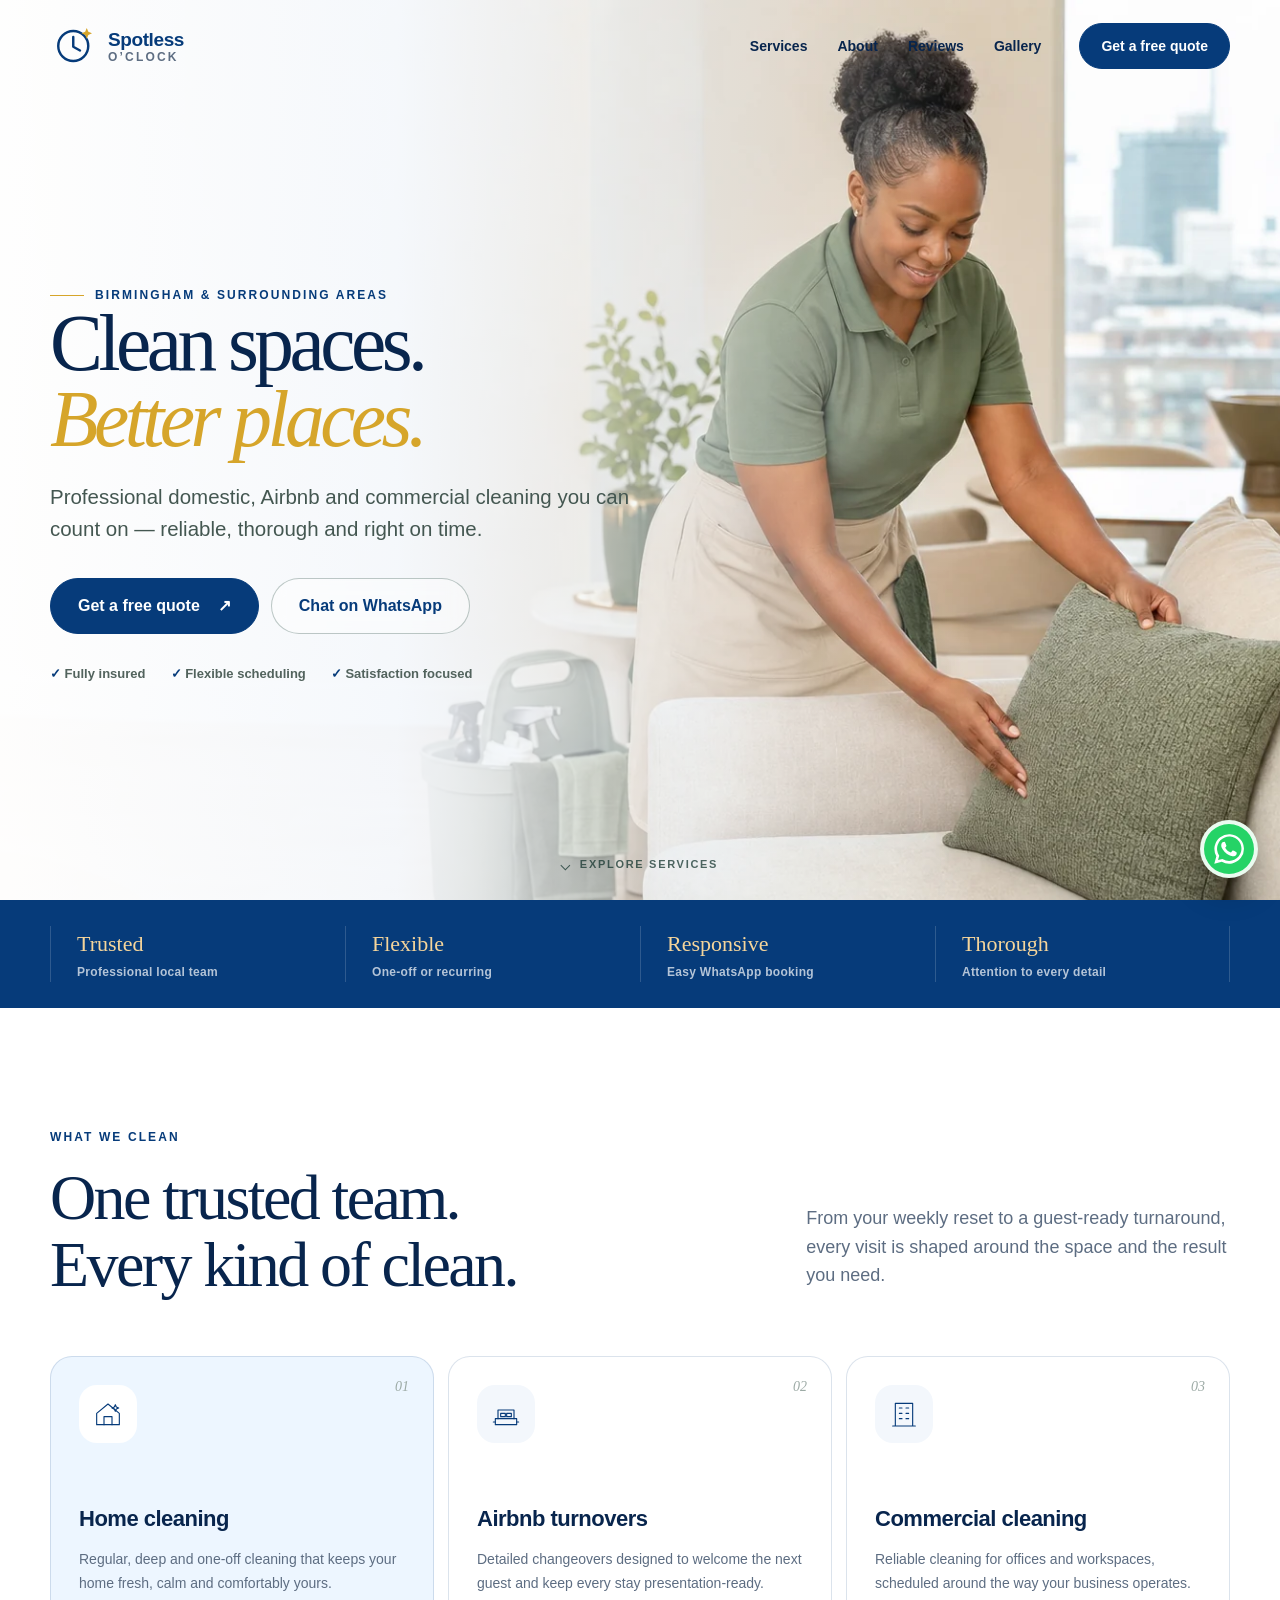
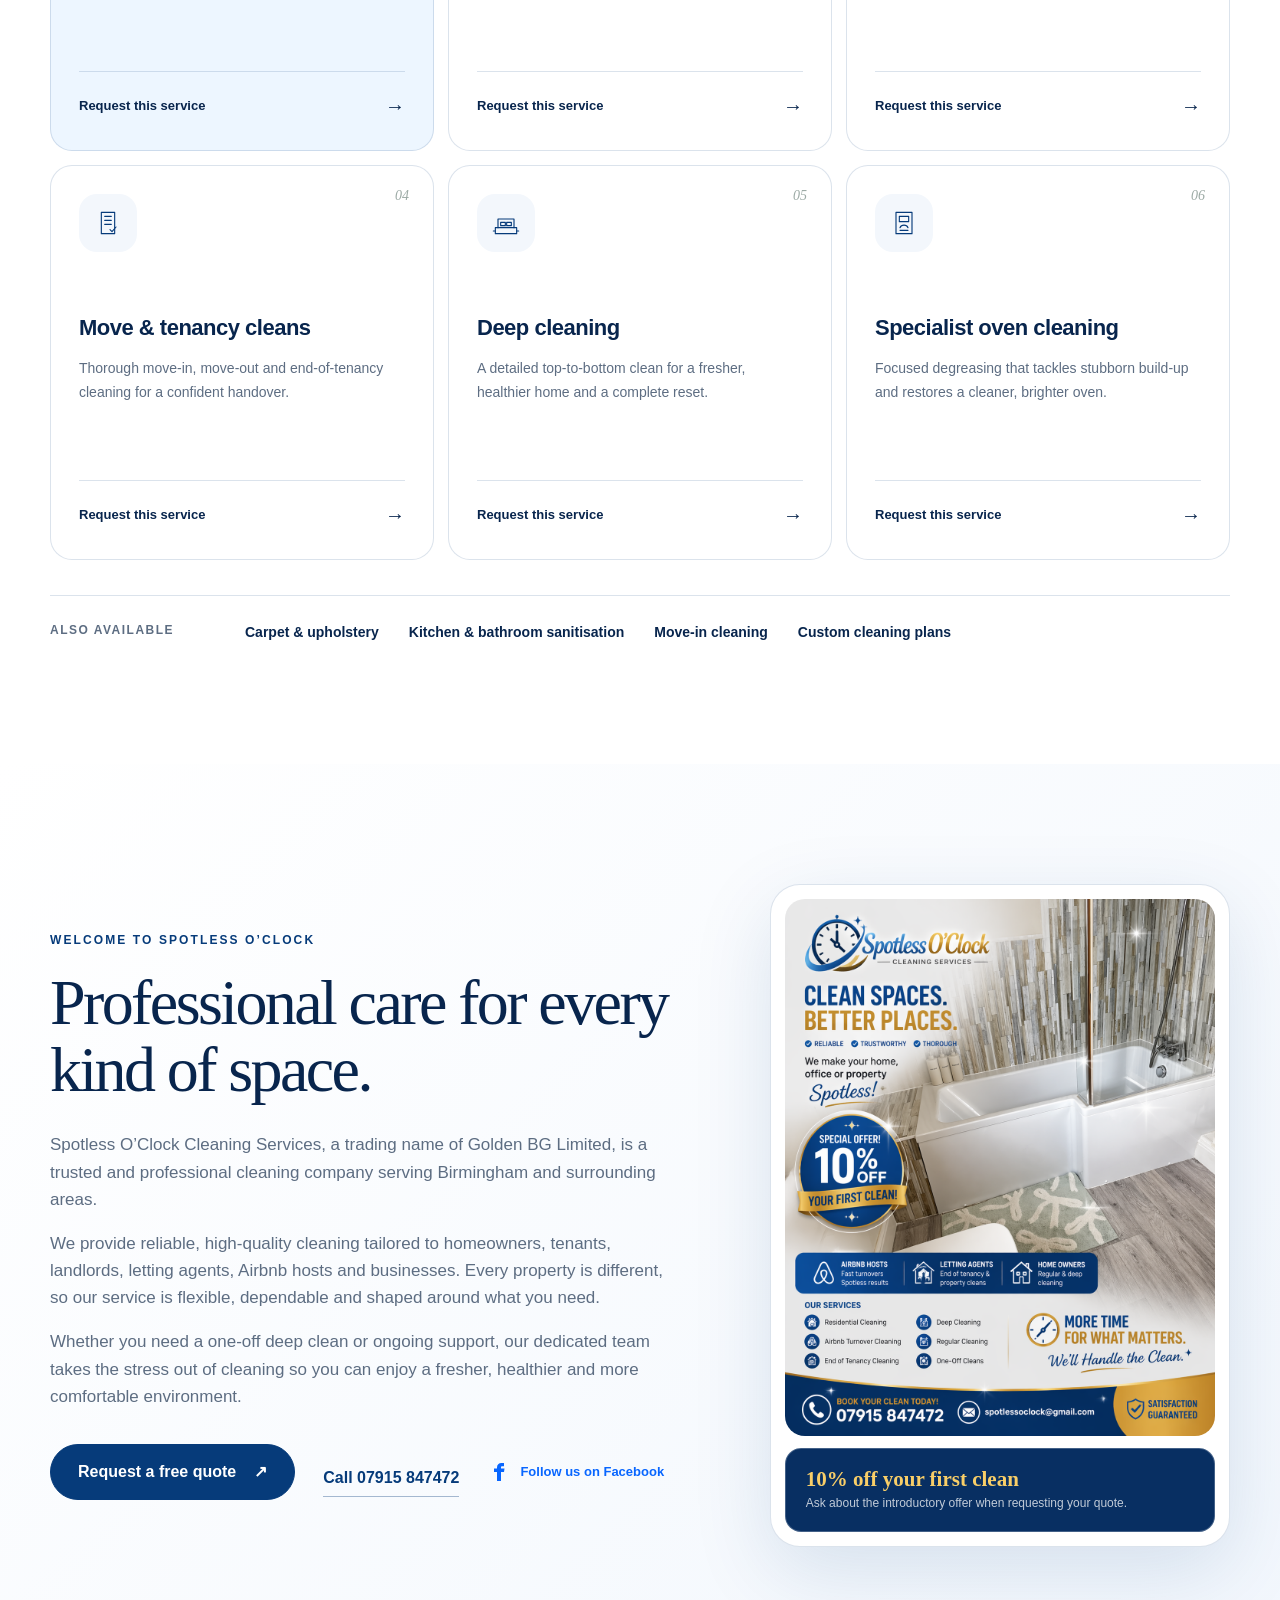
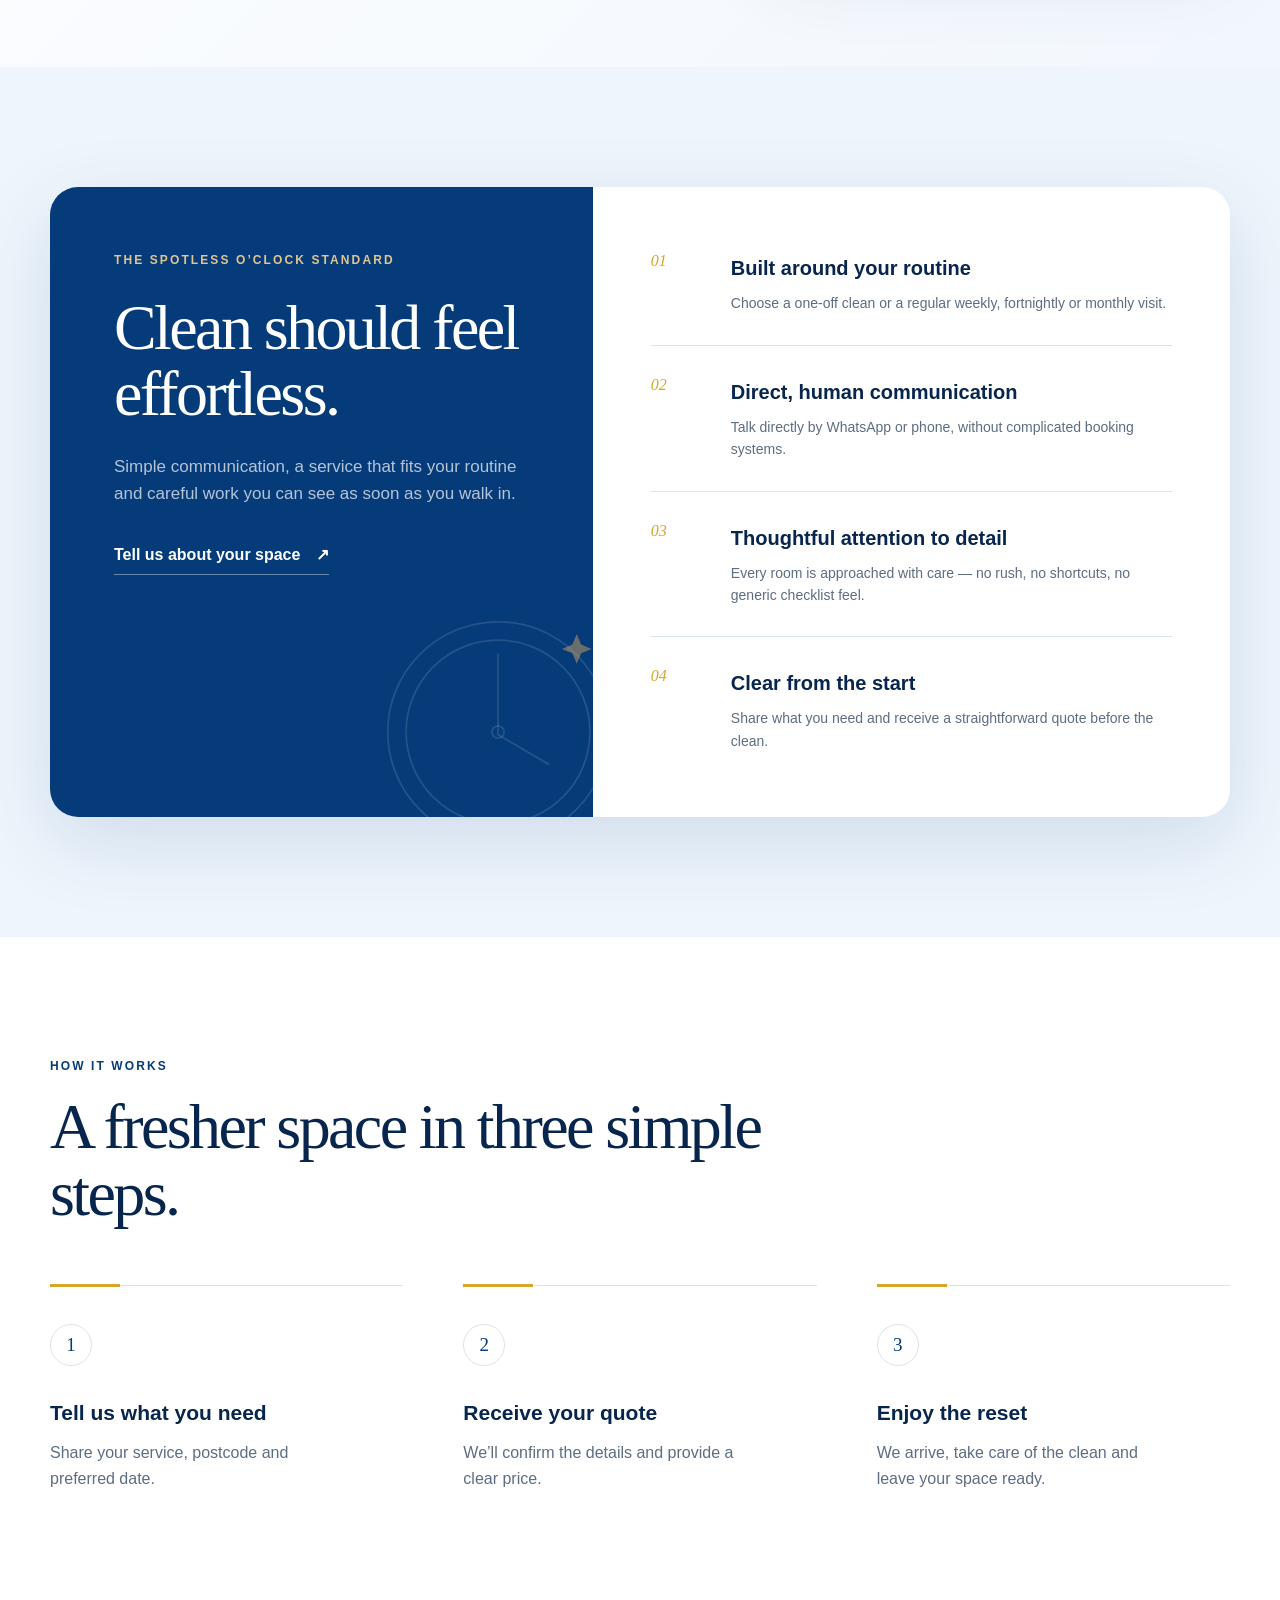
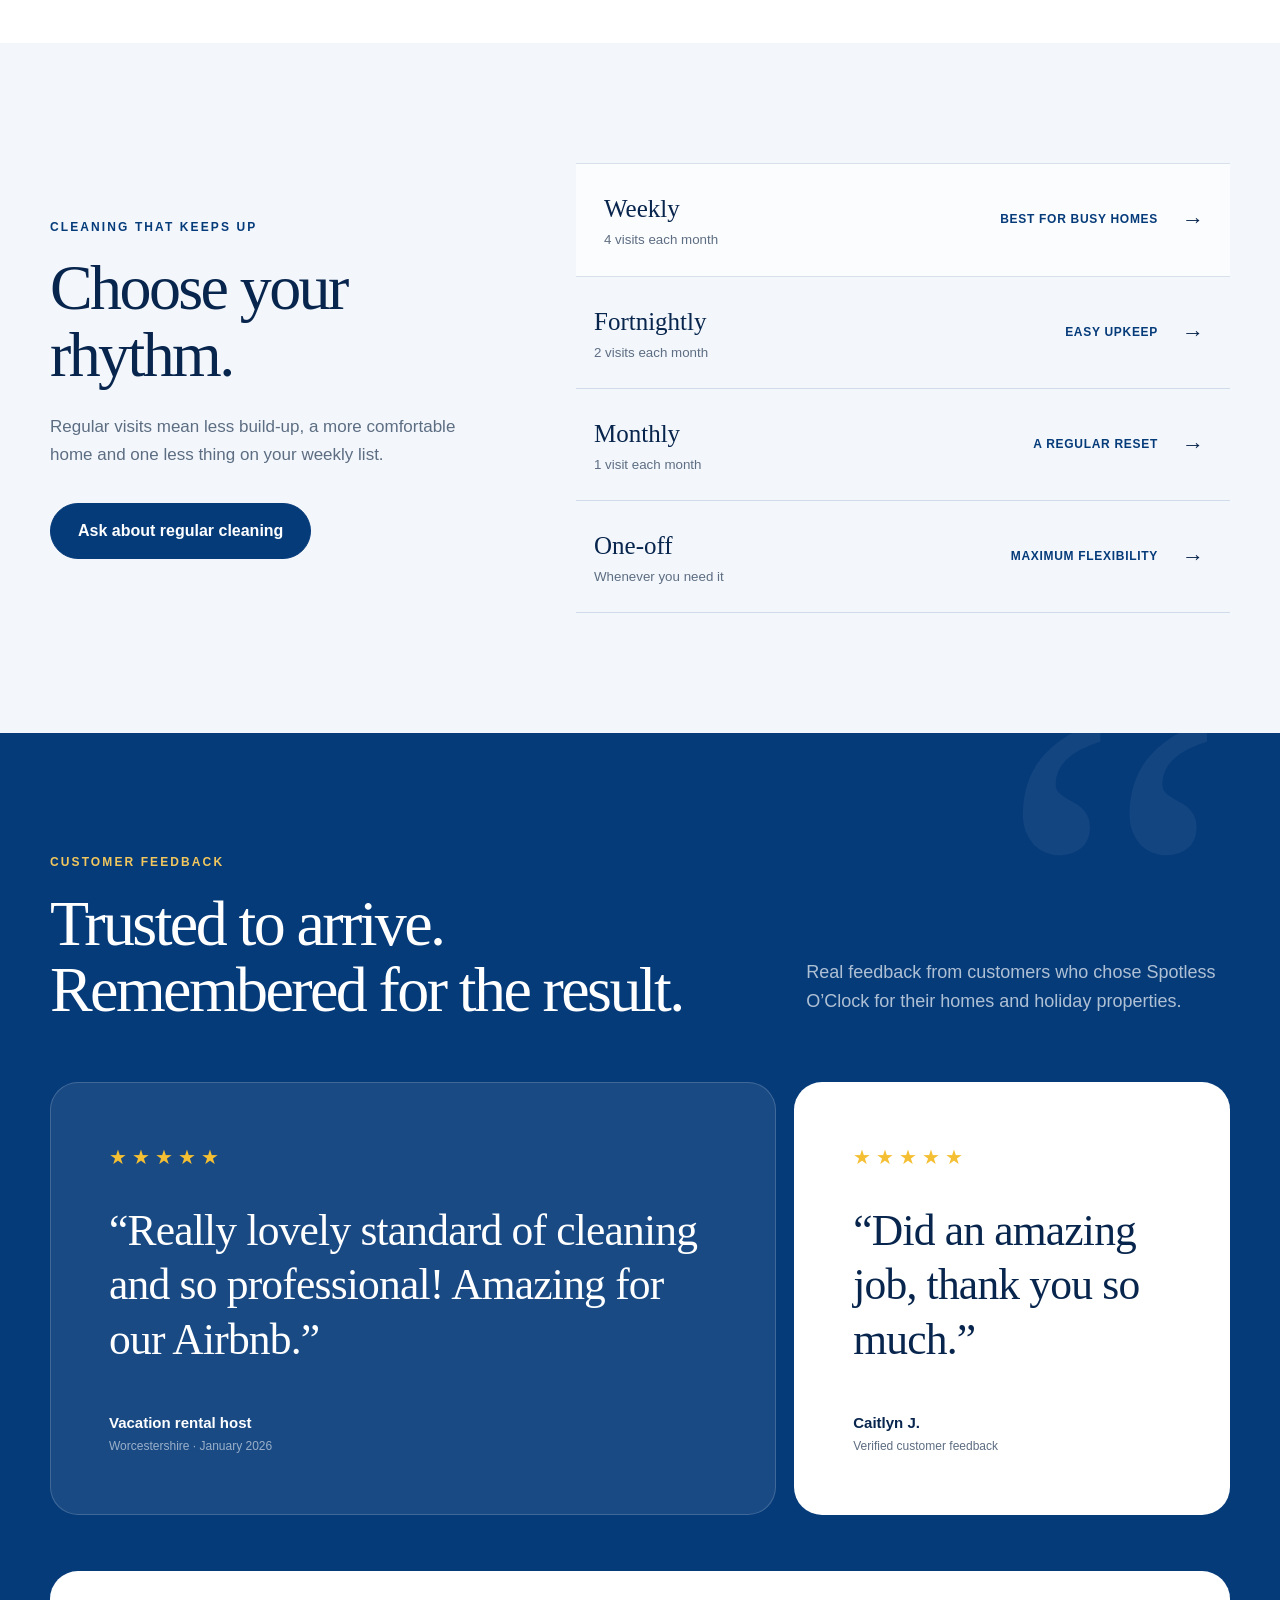
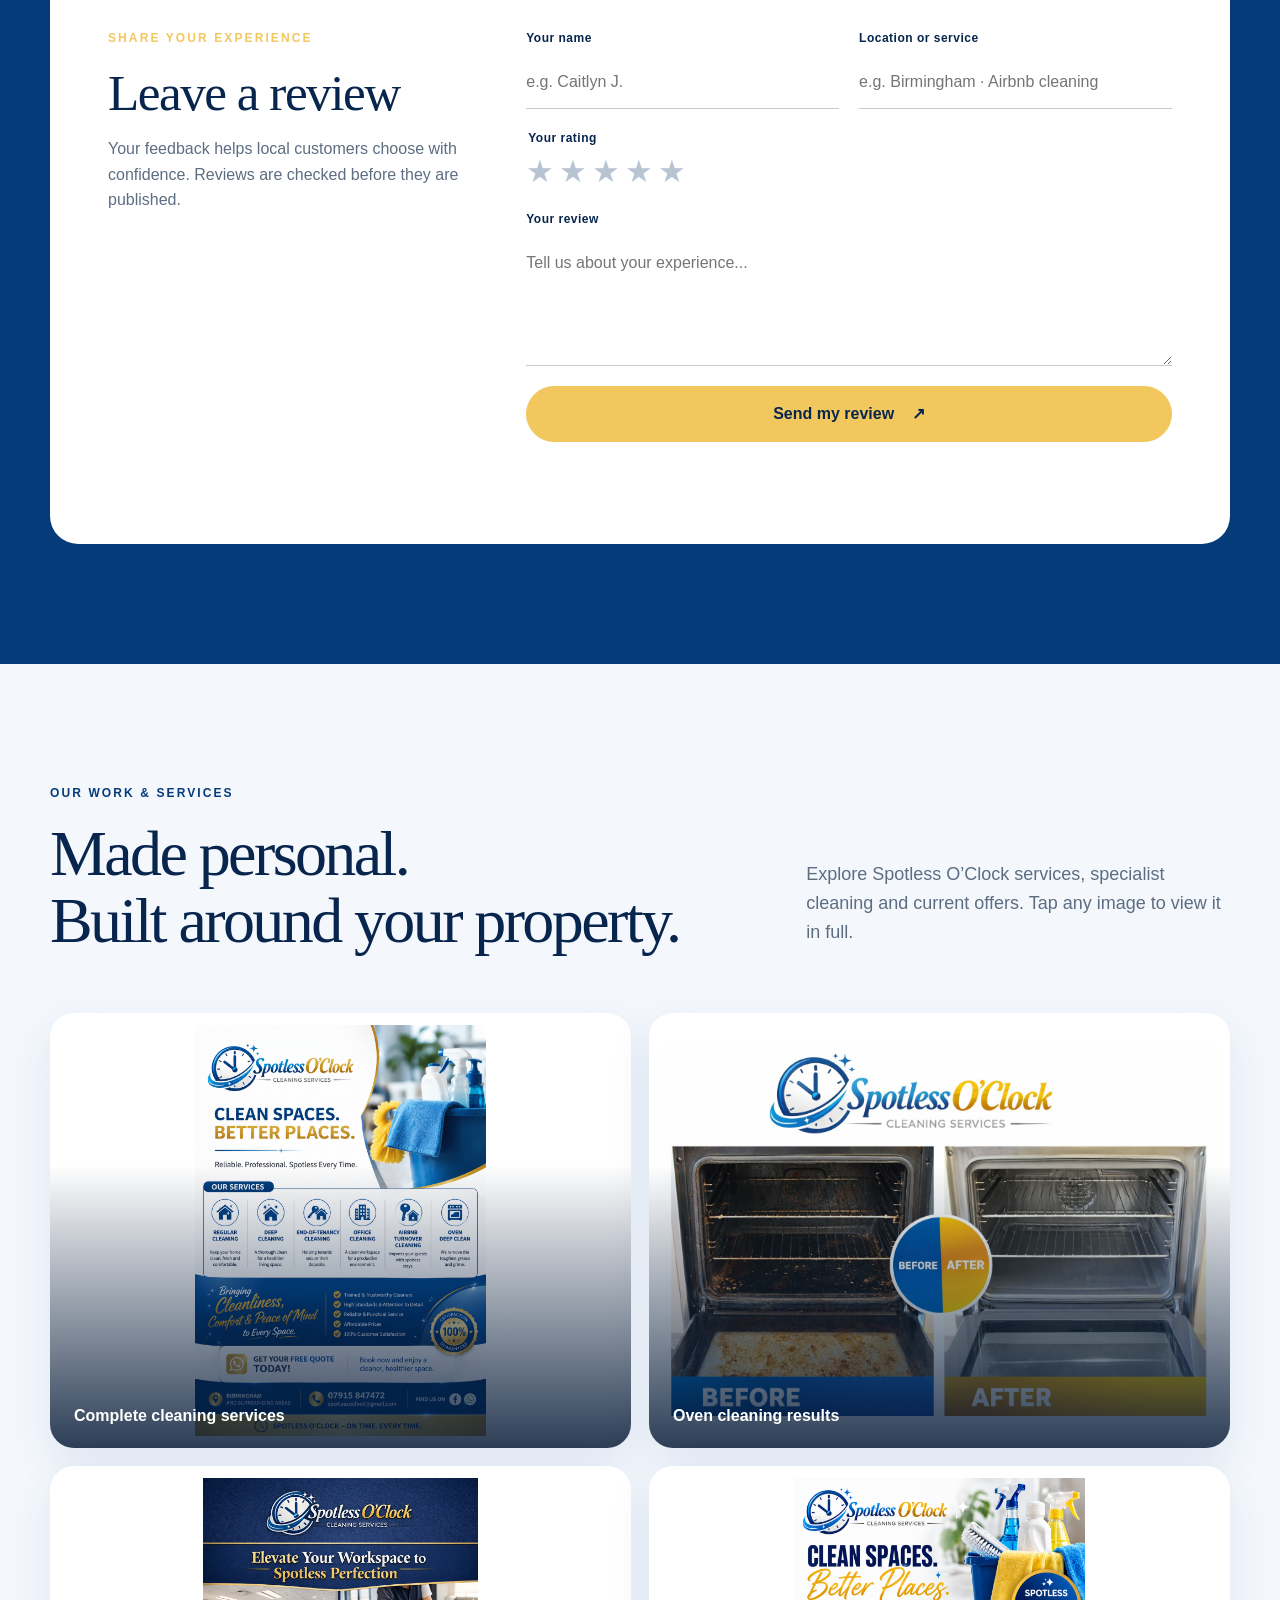
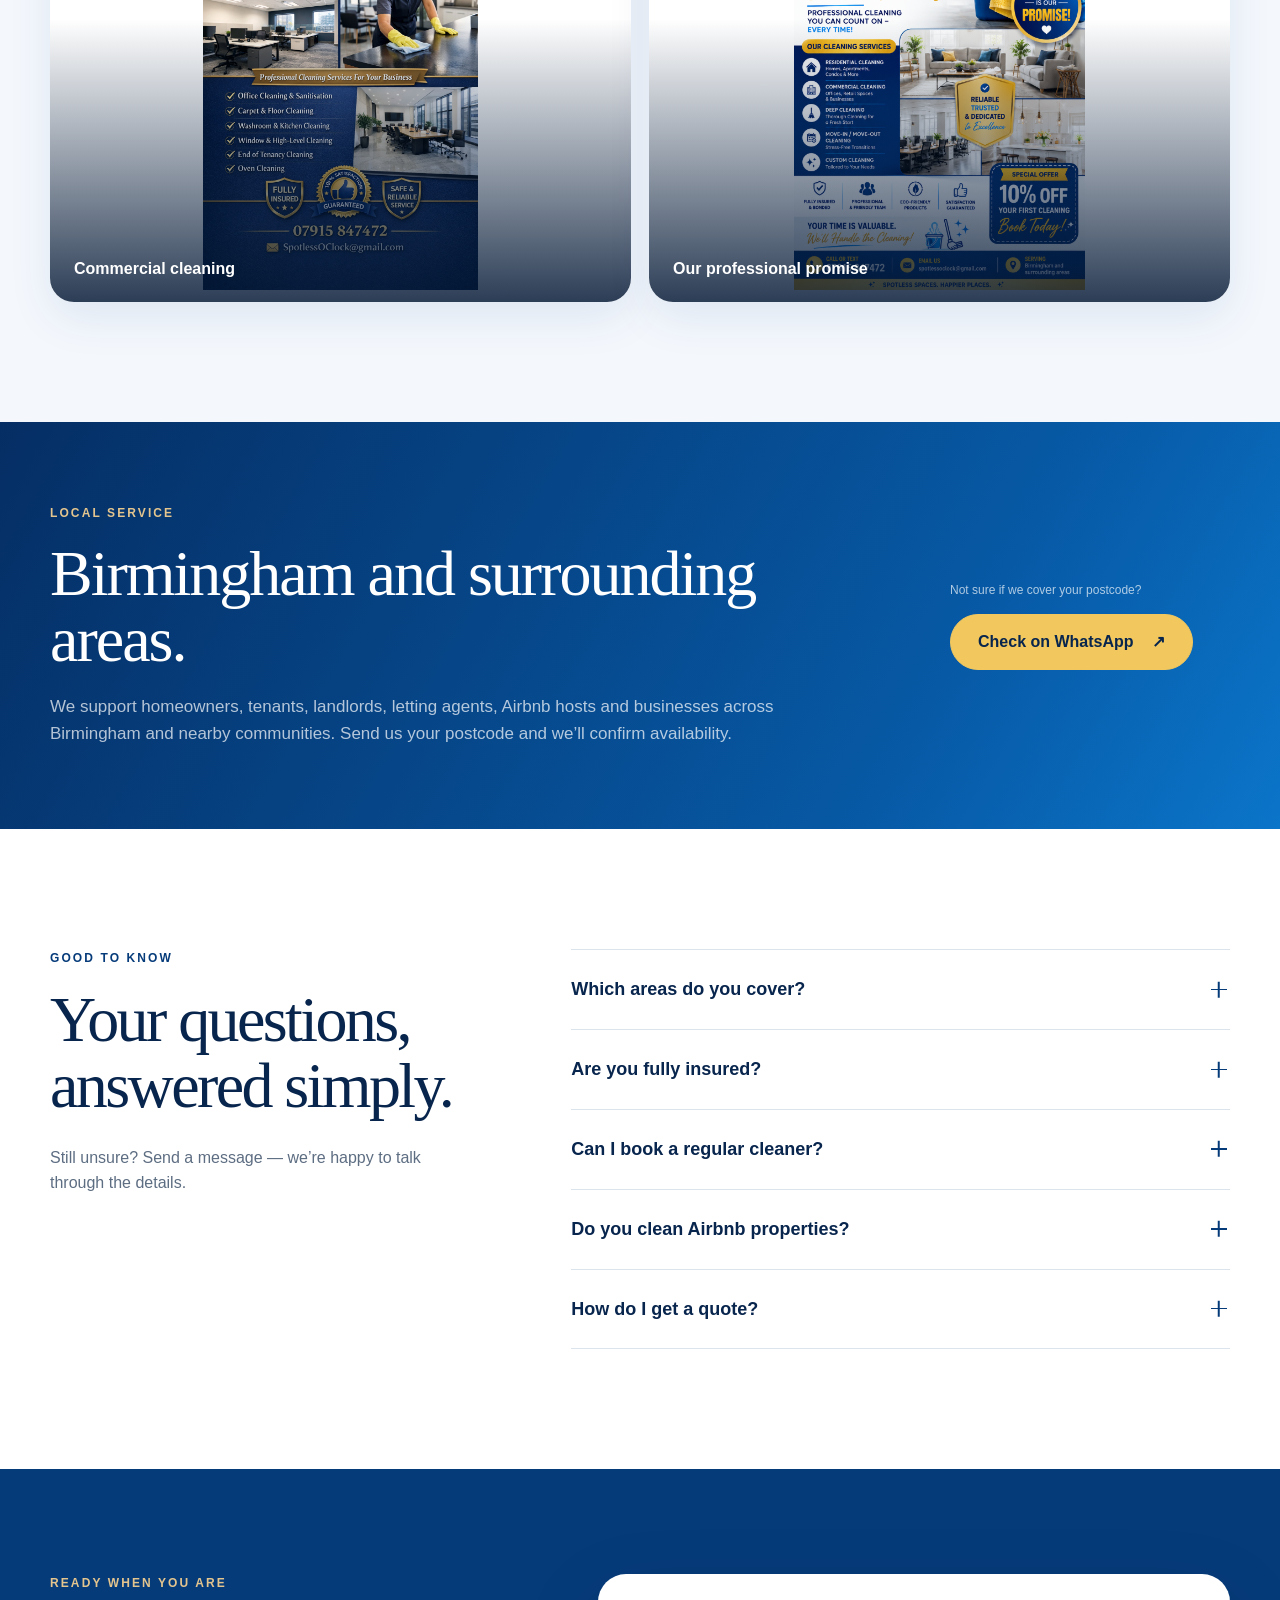
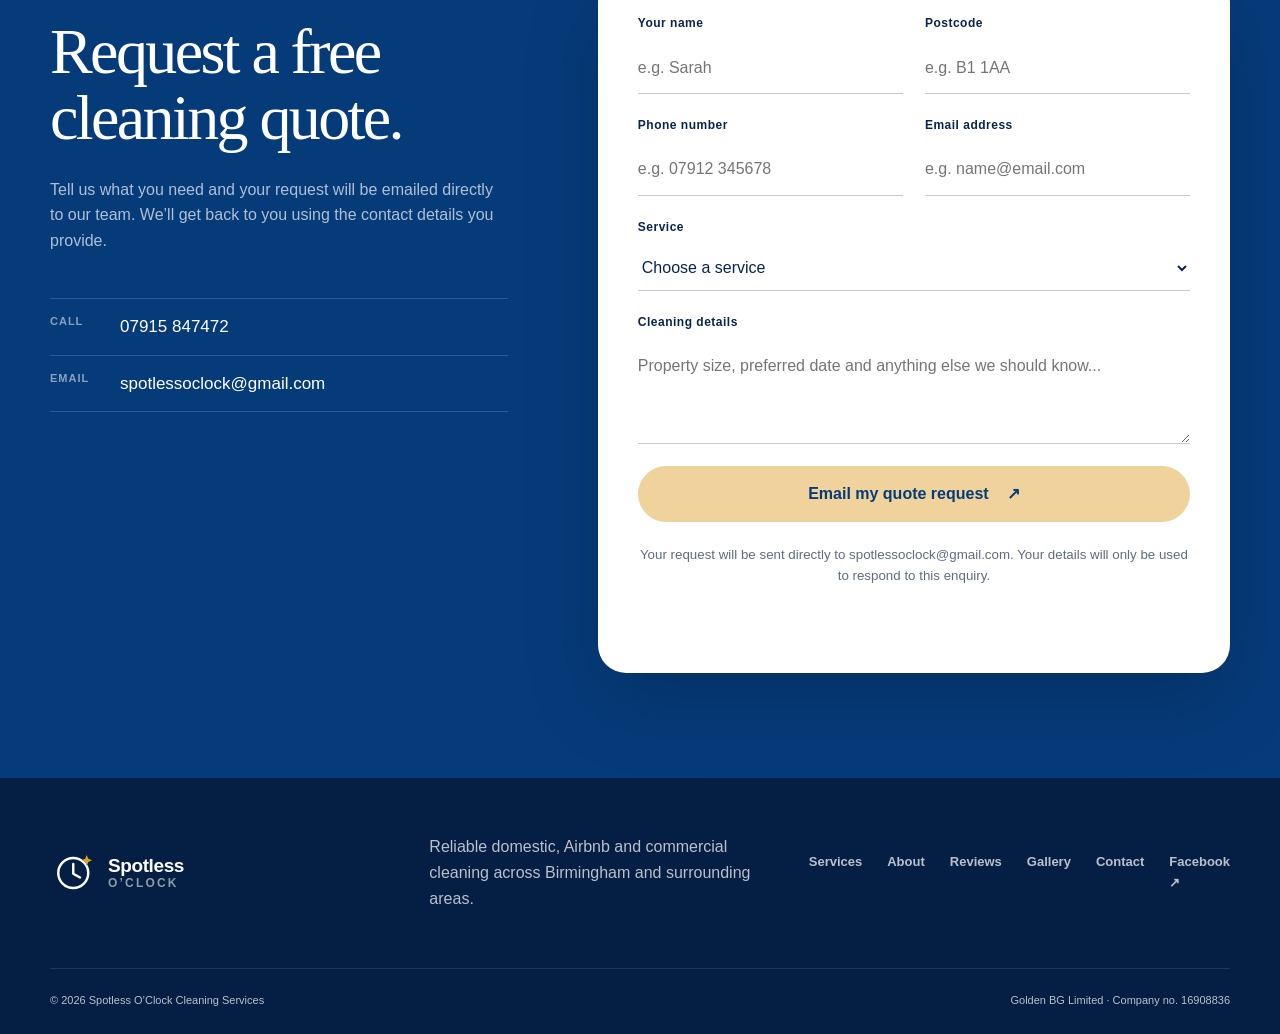
==== commit c0eafd02: "Add email forms with FormSubmit integration Migrate quote requests from WhatsApp to email-based form" ====
--- a/index.html
+++ b/index.html
@@ -182,6 +182,10 @@
           <div class="about-actions">
             <a class="button" href="#quote">Request a free quote <span aria-hidden="true">↗</span></a>
             <a class="text-link text-link-dark" href="tel:+447915847472">Call 07915 847472</a>
+            <a class="facebook-link" href="https://www.facebook.com/people/Spotless-Oclock-Cleaning-Services/61585335552368/" target="_blank" rel="noopener" aria-label="Follow Spotless O’Clock Cleaning Services on Facebook">
+              <svg viewBox="0 0 24 24" aria-hidden="true"><path d="M14 8.5V7.2c0-.8.5-1 1-1h2V3.1L14.4 3C11.8 3 10 4.6 10 7.5v1H7v3.6h3V21h4v-8.9h3l.5-3.6H14Z"></path></svg>
+              Follow us on Facebook
+            </a>
           </div>
         </div>
         <figure class="about-visual reveal">
@@ -260,9 +264,31 @@
             <footer><strong>Caitlyn J.</strong><span>Verified customer feedback</span></footer>
           </article>
         </div>
-        <div class="review-proof reveal" aria-label="Screenshots of customer reviews">
-          <img src="assets/client/review-airbnb.jpeg" alt="Five-star review from a Worcestershire vacation rental host" width="1290" height="619" loading="lazy" decoding="async">
-          <img src="assets/client/review-caitlyn.jpeg" alt="Five-star review from Caitlyn J." width="1228" height="520" loading="lazy" decoding="async">
+        <div class="review-form-wrap reveal">
+          <div class="review-form-copy">
+            <span class="kicker">Share your experience</span>
+            <h3>Leave a review</h3>
+            <p>Your feedback helps local customers choose with confidence. Reviews are checked before they are published.</p>
+          </div>
+          <form class="review-form" data-email-form data-form-type="review" novalidate>
+            <div class="field"><label for="review-name">Your name</label><input id="review-name" name="Customer name" type="text" autocomplete="name" placeholder="e.g. Caitlyn J." required></div>
+            <div class="field"><label for="review-location">Location or service</label><input id="review-location" name="Location or service" type="text" placeholder="e.g. Birmingham · Airbnb cleaning"></div>
+            <fieldset class="star-rating field-wide">
+              <legend>Your rating</legend>
+              <div>
+                <input id="star-5" name="Rating" type="radio" value="5 stars" required><label for="star-5" title="5 stars">★</label>
+                <input id="star-4" name="Rating" type="radio" value="4 stars"><label for="star-4" title="4 stars">★</label>
+                <input id="star-3" name="Rating" type="radio" value="3 stars"><label for="star-3" title="3 stars">★</label>
+                <input id="star-2" name="Rating" type="radio" value="2 stars"><label for="star-2" title="2 stars">★</label>
+                <input id="star-1" name="Rating" type="radio" value="1 star"><label for="star-1" title="1 star">★</label>
+              </div>
+            </fieldset>
+            <div class="field field-wide"><label for="review-text">Your review</label><textarea id="review-text" name="Review" rows="4" maxlength="1000" placeholder="Tell us about your experience..." required></textarea></div>
+            <input type="text" name="_honey" class="form-honey" tabindex="-1" autocomplete="off" aria-hidden="true">
+            <input type="hidden" name="_subject" value="New customer review — Spotless O’Clock website">
+            <button class="button button-gold field-wide" type="submit">Send my review <span aria-hidden="true">↗</span></button>
+            <p class="form-status field-wide" data-form-status aria-live="polite"></p>
+          </form>
         </div>
       </div>
     </section>
@@ -325,21 +351,26 @@
       <div class="container quote-grid">
         <div class="quote-copy reveal">
           <span class="kicker kicker-light">Ready when you are</span>
-          <h2>Let’s make your space feel spotless.</h2>
-          <p>Tell us a little about the clean and we’ll open a ready-to-send WhatsApp message. Review it, tap send and our team will respond directly.</p>
+          <h2>Request a free cleaning quote.</h2>
+          <p>Tell us what you need and your request will be emailed directly to our team. We’ll get back to you using the contact details you provide.</p>
           <div class="contact-lines">
             <a href="tel:+447915847472"><span>Call</span>07915 847472</a>
             <a href="mailto:spotlessoclock@gmail.com"><span>Email</span>spotlessoclock@gmail.com</a>
           </div>
         </div>
 
-        <form class="quote-form reveal" data-quote-form>
-          <div class="field"><label for="name">Your name</label><input id="name" name="name" type="text" autocomplete="name" placeholder="e.g. Sarah" required></div>
-          <div class="field"><label for="postcode">Postcode</label><input id="postcode" name="postcode" type="text" autocomplete="postal-code" placeholder="e.g. B1 1AA" required></div>
+        <form class="quote-form reveal" data-quote-form data-email-form data-form-type="quote" novalidate>
+          <div class="field"><label for="name">Your name</label><input id="name" name="Customer name" type="text" autocomplete="name" placeholder="e.g. Sarah" required></div>
+          <div class="field"><label for="postcode">Postcode</label><input id="postcode" name="Postcode" type="text" autocomplete="postal-code" placeholder="e.g. B1 1AA" required></div>
+          <div class="field"><label for="phone">Phone number</label><input id="phone" name="Phone" type="tel" autocomplete="tel" placeholder="e.g. 07912 345678" required></div>
+          <div class="field"><label for="email">Email address</label><input id="email" name="Customer email" type="email" autocomplete="email" placeholder="e.g. name@email.com" required></div>
           <div class="field field-wide"><label for="service">Service</label><select id="service" name="service" required><option value="">Choose a service</option><option>Home cleaning</option><option>Airbnb turnover</option><option>Deep cleaning</option><option>End of tenancy cleaning</option><option>Commercial cleaning</option><option>Oven cleaning</option><option>Carpet & upholstery cleaning</option><option>Other</option></select></div>
-          <div class="field field-wide"><label for="details">Anything we should know?</label><textarea id="details" name="details" rows="3" placeholder="Property size, preferred date or anything important..."></textarea></div>
-          <button class="button button-light field-wide" type="submit">Request my quote <span>↗</span></button>
-          <small class="field-wide">No payment required. WhatsApp will open so you can review the message before sending.</small>
+          <div class="field field-wide"><label for="details">Cleaning details</label><textarea id="details" name="Cleaning details" rows="3" placeholder="Property size, preferred date and anything else we should know..."></textarea></div>
+          <input type="text" name="_honey" class="form-honey" tabindex="-1" autocomplete="off" aria-hidden="true">
+          <input type="hidden" name="_subject" value="New cleaning quote request — Spotless O’Clock website">
+          <button class="button button-light field-wide" type="submit">Email my quote request <span aria-hidden="true">↗</span></button>
+          <small class="field-wide">Your request will be sent directly to spotlessoclock@gmail.com. Your details will only be used to respond to this enquiry.</small>
+          <p class="form-status field-wide" data-form-status aria-live="polite"></p>
         </form>
       </div>
     </section>
@@ -352,7 +383,7 @@
         <span><b>Spotless</b><small>O’Clock</small></span>
       </a>
       <p>Reliable domestic, Airbnb and commercial cleaning across Birmingham and surrounding areas.</p>
-      <div class="footer-links"><a href="#services">Services</a><a href="#about">About</a><a href="#reviews">Reviews</a><a href="#gallery">Gallery</a><a href="#quote">Contact</a></div>
+      <div class="footer-links"><a href="#services">Services</a><a href="#about">About</a><a href="#reviews">Reviews</a><a href="#gallery">Gallery</a><a href="#quote">Contact</a><a href="https://www.facebook.com/people/Spotless-Oclock-Cleaning-Services/61585335552368/" target="_blank" rel="noopener">Facebook ↗</a></div>
     </div>
     <div class="container footer-bottom"><span>© <span data-year></span> Spotless O’Clock Cleaning Services</span><span>Golden BG Limited · Company no. 16908836</span></div>
   </footer>
--- a/styles.css
+++ b/styles.css
@@ -144,10 +144,12 @@
 .about-actions { display: flex; align-items: center; flex-wrap: wrap; gap: 28px; margin-top: 34px; }
 .text-link-dark { color: var(--green); border-color: rgba(6,59,122,.35); }
 .about-visual { position: relative; margin: 0; padding: 14px; border: 1px solid var(--line); border-radius: 30px; background: #fff; box-shadow: var(--shadow); transform: rotate(1.2deg); }
-.about-visual img { width: 100%; max-height: 650px; object-fit: cover; object-position: top; border-radius: 20px; }
-.about-visual figcaption { position: absolute; left: 34px; right: 34px; bottom: 34px; display: grid; gap: 2px; padding: 18px 20px; color: #fff; border: 1px solid rgba(255,255,255,.24); border-radius: 16px; background: rgba(4,31,67,.9); backdrop-filter: blur(12px); }
+.about-visual img { width: 100%; height: auto; object-fit: contain; border-radius: 20px; }
+.about-visual figcaption { display: grid; gap: 2px; margin-top: 12px; padding: 18px 20px; color: #fff; border: 1px solid rgba(255,255,255,.24); border-radius: 16px; background: #082f62; }
 .about-visual figcaption strong { color: #f8ce68; font: 600 21px Georgia, serif; }
 .about-visual figcaption span { color: rgba(255,255,255,.75); font-size: 12px; }
+.facebook-link { display: inline-flex; align-items: center; gap: 9px; color: #0866ff; font-size: 13px; font-weight: 800; }
+.facebook-link svg { width: 24px; height: 24px; fill: currentColor; }
 
 .reviews-section { position: relative; overflow: hidden; color: #fff; background: var(--green); }
 .reviews-section::before { content: "“"; position: absolute; right: 4vw; top: -100px; color: rgba(255,255,255,.05); font: 500 520px/1 Georgia, serif; }
@@ -162,18 +164,27 @@
 .review-card footer strong { font-size: 15px; }
 .review-card footer span { color: rgba(255,255,255,.56); font-size: 12px; }
 .review-card-accent footer span { color: var(--muted); }
-.review-proof { display: grid; grid-template-columns: 1.6fr 1fr; gap: 18px; margin-top: 18px; }
-.review-proof img { width: 100%; height: 185px; object-fit: cover; object-position: left top; border-radius: 20px; border: 1px solid rgba(255,255,255,.18); background: #fff; }
+.review-form-wrap { position: relative; display: grid; grid-template-columns: .72fr 1.28fr; gap: 55px; align-items: start; margin-top: 56px; padding: clamp(28px,5vw,58px); color: var(--ink); border-radius: 28px; background: #fff; }
+.review-form-copy h3 { margin: 14px 0 16px; font: 500 clamp(34px,4vw,52px)/1.05 Georgia, serif; letter-spacing: -1.5px; }
+.review-form-copy p { color: var(--muted); }
+.review-form { display: grid; grid-template-columns: 1fr 1fr; gap: 20px; }
+.star-rating { margin: 0; padding: 0; border: 0; }
+.star-rating legend { margin-bottom: 8px; font-size: 12px; font-weight: 800; letter-spacing: .5px; }
+.star-rating > div { display: inline-flex; flex-direction: row-reverse; justify-content: flex-end; gap: 5px; }
+.star-rating input { position: absolute; opacity: 0; pointer-events: none; }
+.star-rating label { color: #b9c4d2; font-size: 31px; line-height: 1; cursor: pointer; transition: color .15s ease, transform .15s ease; }
+.star-rating label:hover, .star-rating label:hover ~ label, .star-rating input:checked ~ label { color: #f4b323; }
+.star-rating label:hover { transform: scale(1.08); }
+.star-rating input:focus-visible + label { outline: 2px solid var(--gold); outline-offset: 3px; border-radius: 3px; }
 
 .gallery-section { background: #f4f8fd; }
-.gallery-grid { display: grid; grid-template-columns: 1.05fr .95fr .95fr; grid-auto-rows: 340px; gap: 16px; }
-.gallery-card { position: relative; overflow: hidden; border-radius: 24px; background: #dfeaf6; box-shadow: 0 16px 45px rgba(6,59,122,.09); }
-.gallery-card img { width: 100%; height: 100%; object-fit: cover; object-position: top; transition: transform .6s cubic-bezier(.2,.8,.2,1); }
+.gallery-grid { display: grid; grid-template-columns: repeat(2, minmax(0, 1fr)); gap: 18px; }
+.gallery-card { position: relative; overflow: hidden; aspect-ratio: 4 / 3; padding: 12px; border-radius: 24px; background: #fff; box-shadow: 0 16px 45px rgba(6,59,122,.09); }
+.gallery-card img { width: 100%; height: 100%; object-fit: contain; object-position: center; border-radius: 16px; transition: transform .6s cubic-bezier(.2,.8,.2,1); }
 .gallery-card::after { content: ""; position: absolute; inset: 35% 0 0; background: linear-gradient(transparent, rgba(3,24,53,.84)); }
 .gallery-card span { position: absolute; z-index: 1; left: 24px; right: 24px; bottom: 20px; color: #fff; font-size: 16px; font-weight: 760; }
 .gallery-card:hover img { transform: scale(1.035); }
-.gallery-tall { grid-row: span 2; }
-.gallery-wide { grid-column: span 2; }
+.gallery-tall, .gallery-wide { grid-row: auto; grid-column: auto; }
 
 .service-area { padding: 82px 0; color: #fff; background: linear-gradient(120deg, #052e64 0%, #0759a5 72%, #0b75c9 100%); }
 .area-grid { display: grid; grid-template-columns: 1fr auto; gap: 70px; align-items: center; }
@@ -214,6 +225,11 @@
 .button-light { color: var(--green); background: #f0d29c; border-color: #f0d29c; }
 .button-light:hover { color: #fff; background: var(--green-2); border-color: var(--green-2); }
 .quote-form > small { color: var(--muted); text-align: center; }
+.form-honey { position: absolute !important; left: -9999px !important; width: 1px !important; height: 1px !important; opacity: 0 !important; }
+.form-status { min-height: 24px; margin: 0; color: var(--muted); text-align: center; font-size: 13px; font-weight: 700; }
+.form-status.success { color: #177245; }
+.form-status.error { color: #b42318; }
+.button[disabled] { cursor: wait; opacity: .7; transform: none; }
 
 .site-footer { color: rgba(255,255,255,.72); background: #041f43; }
 .footer-top { min-height: 190px; display: grid; grid-template-columns: 1fr 1fr 1fr; gap: 50px; align-items: center; }
@@ -256,10 +272,8 @@
   .about-grid { grid-template-columns: 1fr; gap: 55px; }
   .about-visual { max-width: 560px; margin-inline: auto; }
   .reviews-grid { grid-template-columns: 1fr; }
-  .review-proof { grid-template-columns: 1fr 1fr; }
+  .review-form-wrap { grid-template-columns: 1fr; gap: 30px; }
   .gallery-grid { grid-template-columns: 1fr 1fr; }
-  .gallery-tall { grid-row: span 2; }
-  .gallery-wide { grid-column: span 1; }
   .area-grid { grid-template-columns: 1fr; gap: 36px; }
   .why-grid { grid-template-columns: 1fr; }
   .why-panel { min-height: 460px; }
@@ -301,13 +315,11 @@
   .about-actions { align-items: flex-start; }
   .about-visual { padding: 8px; border-radius: 22px; transform: none; }
   .about-visual img { border-radius: 16px; }
-  .about-visual figcaption { left: 20px; right: 20px; bottom: 20px; }
-  .reviews-grid, .review-proof { grid-template-columns: 1fr; }
+  .reviews-grid { grid-template-columns: 1fr; }
   .review-card { min-height: 300px; }
-  .review-proof img { height: 145px; }
-  .gallery-grid { grid-template-columns: 1fr; grid-auto-rows: 420px; }
-  .gallery-tall { grid-row: span 1; }
-  .gallery-wide { grid-column: span 1; }
+  .review-form-wrap { padding: 26px 20px; }
+  .review-form { grid-template-columns: 1fr; }
+  .gallery-grid { grid-template-columns: 1fr; }
   .service-area { padding: 70px 0; }
   .area-copy h2 { font-size: 43px; letter-spacing: -1.5px; }
   .why-panel { min-height: 520px; padding: 42px 28px; }
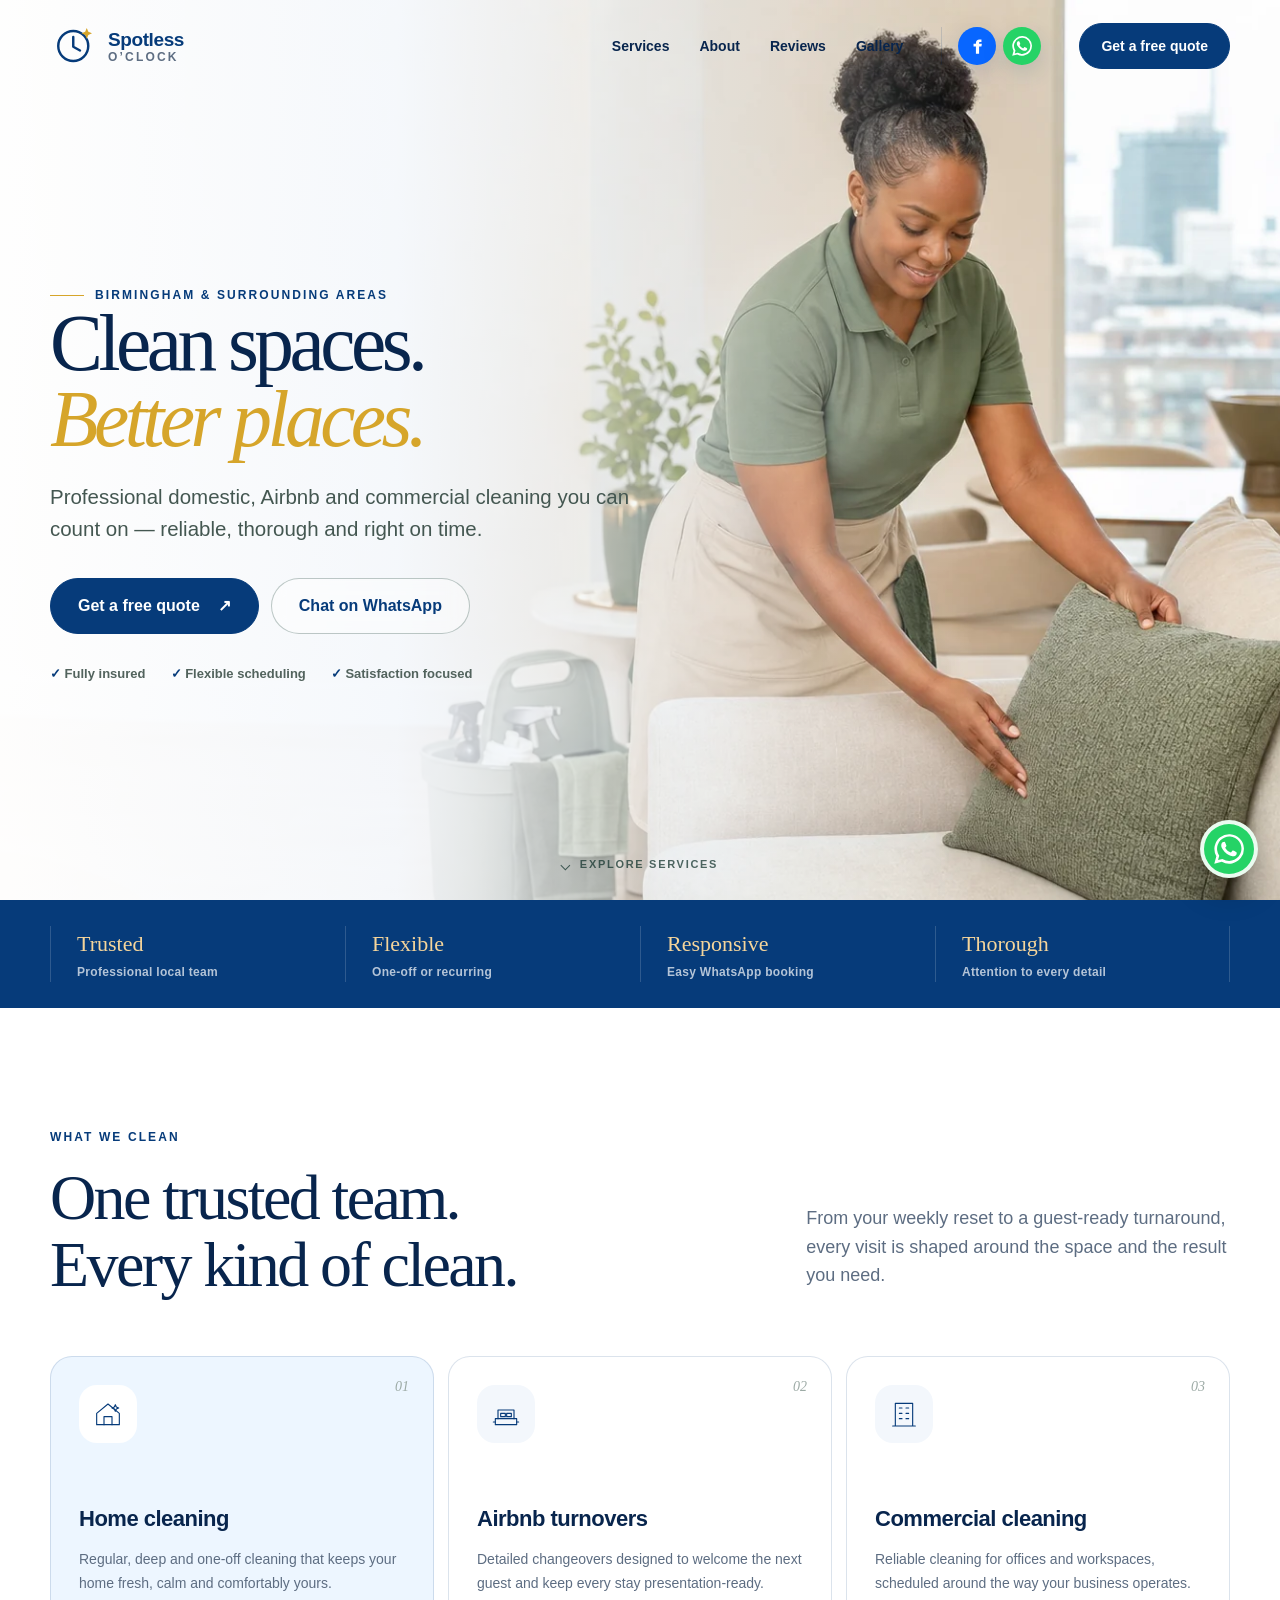
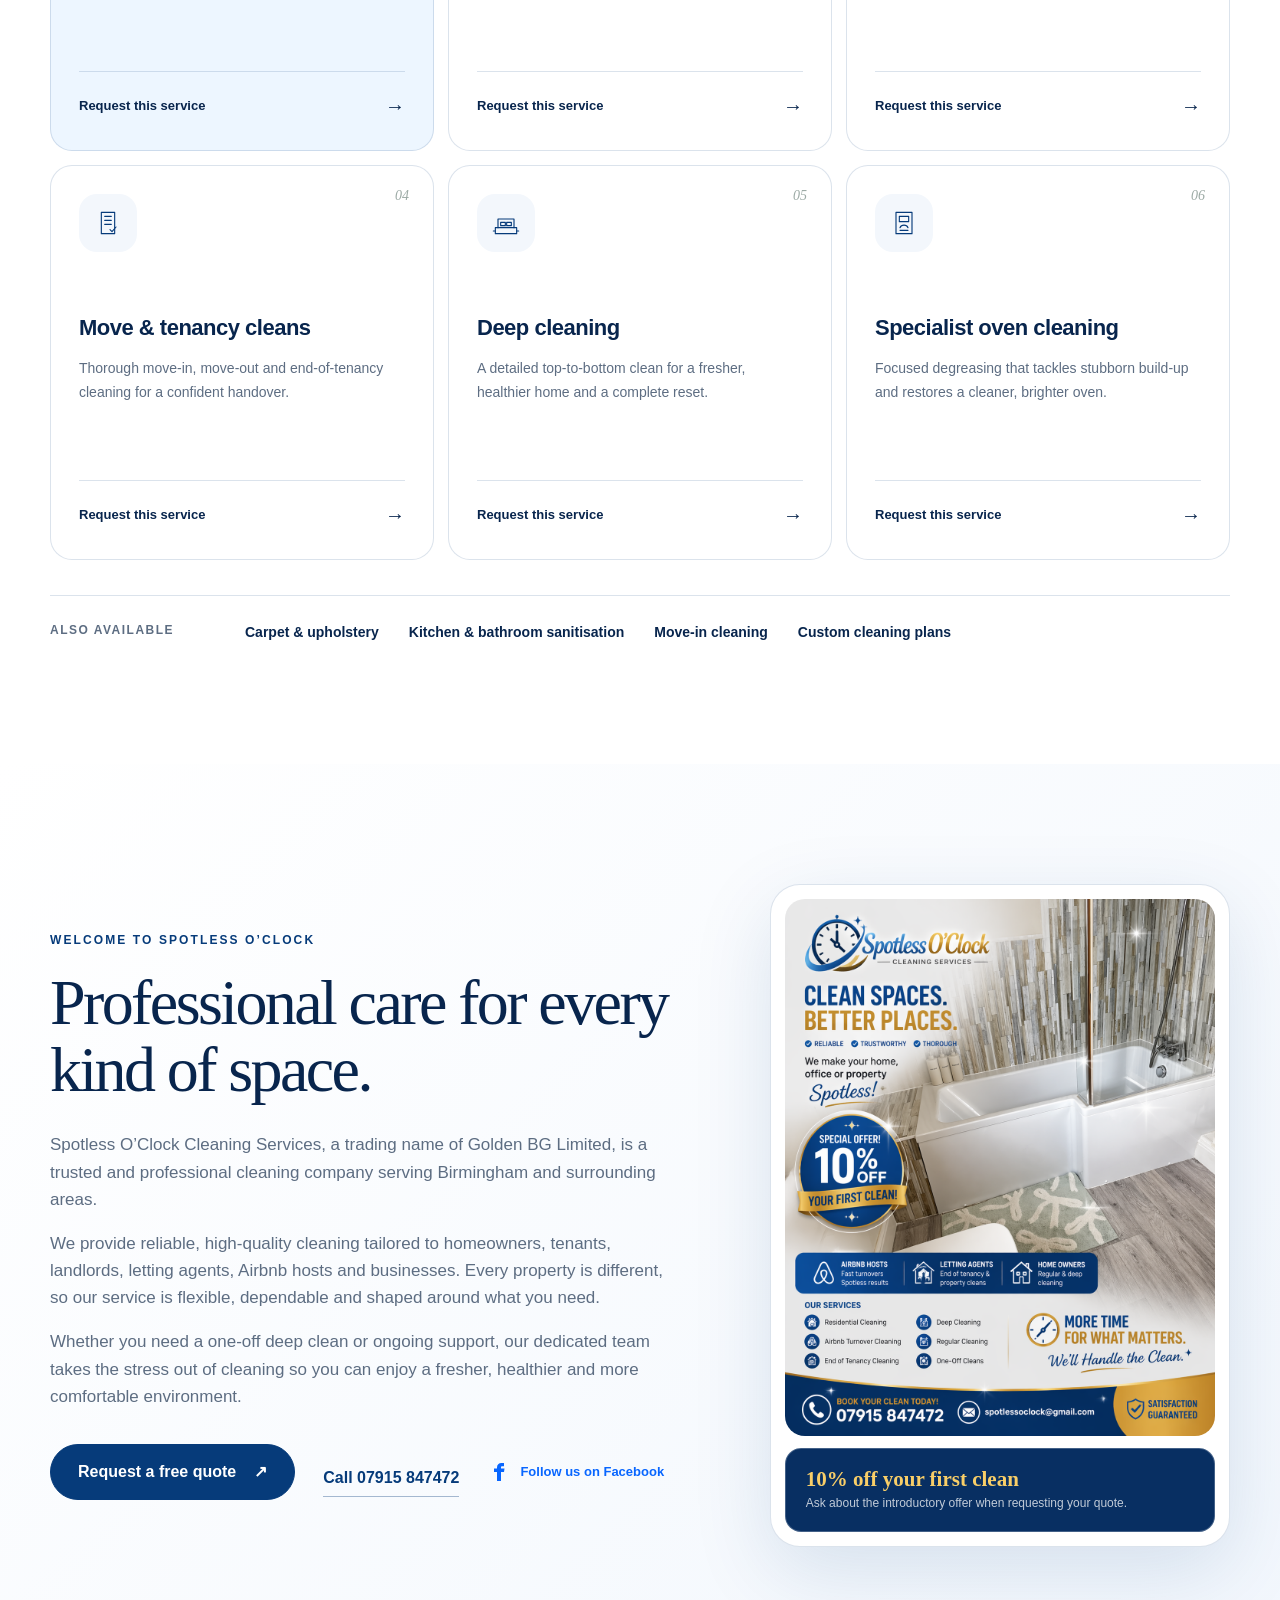
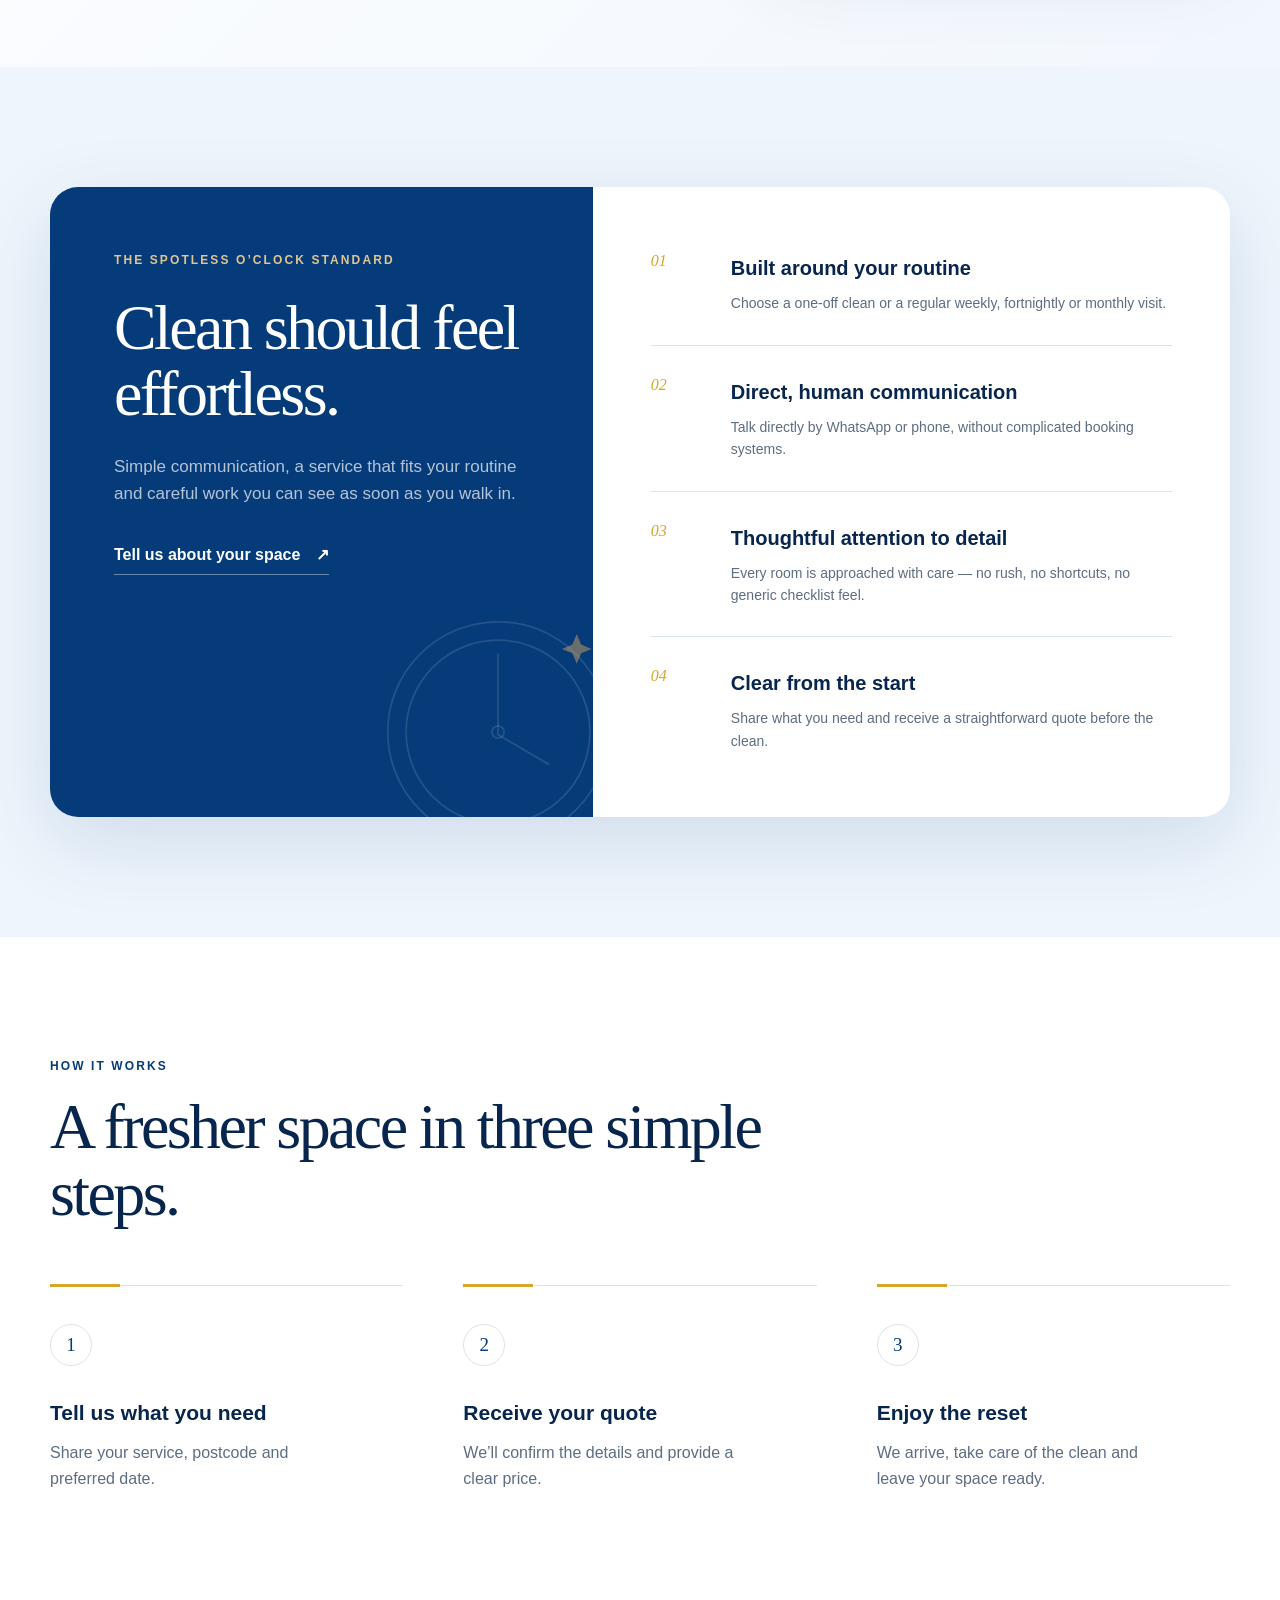
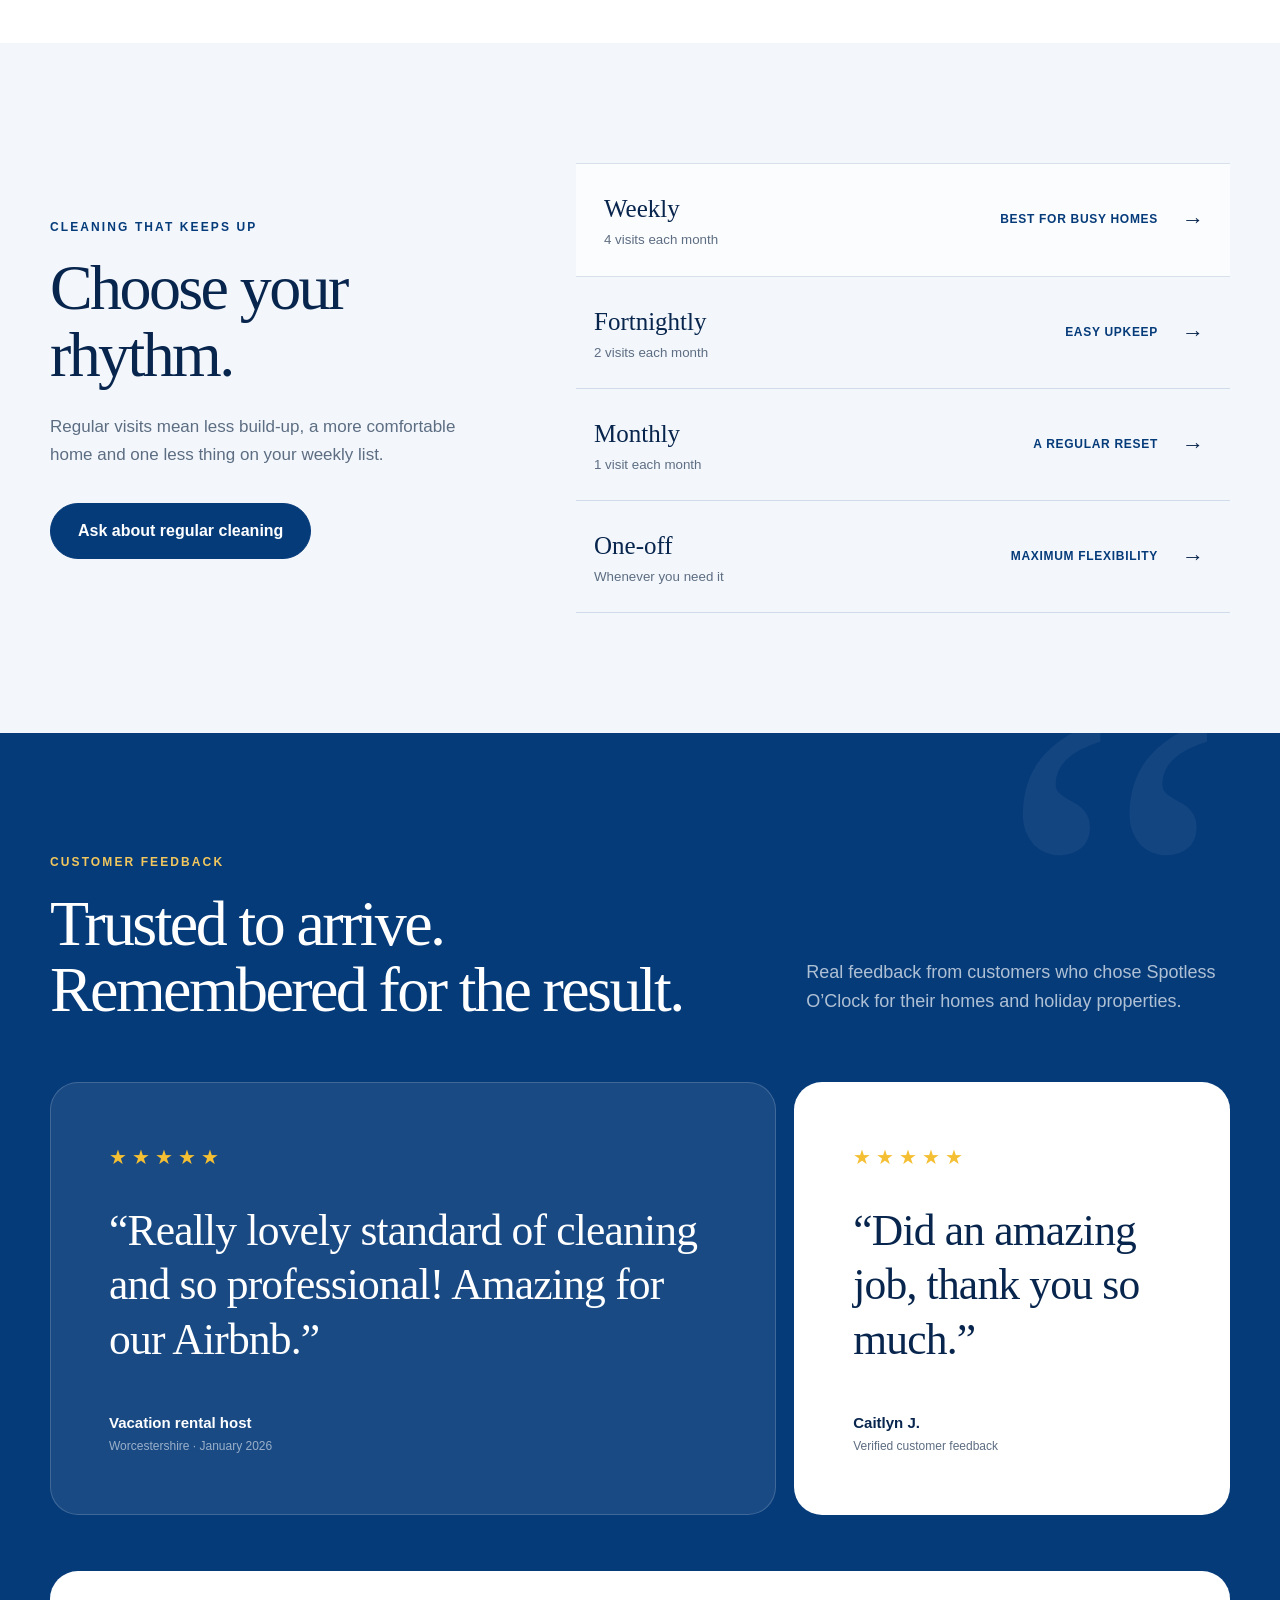
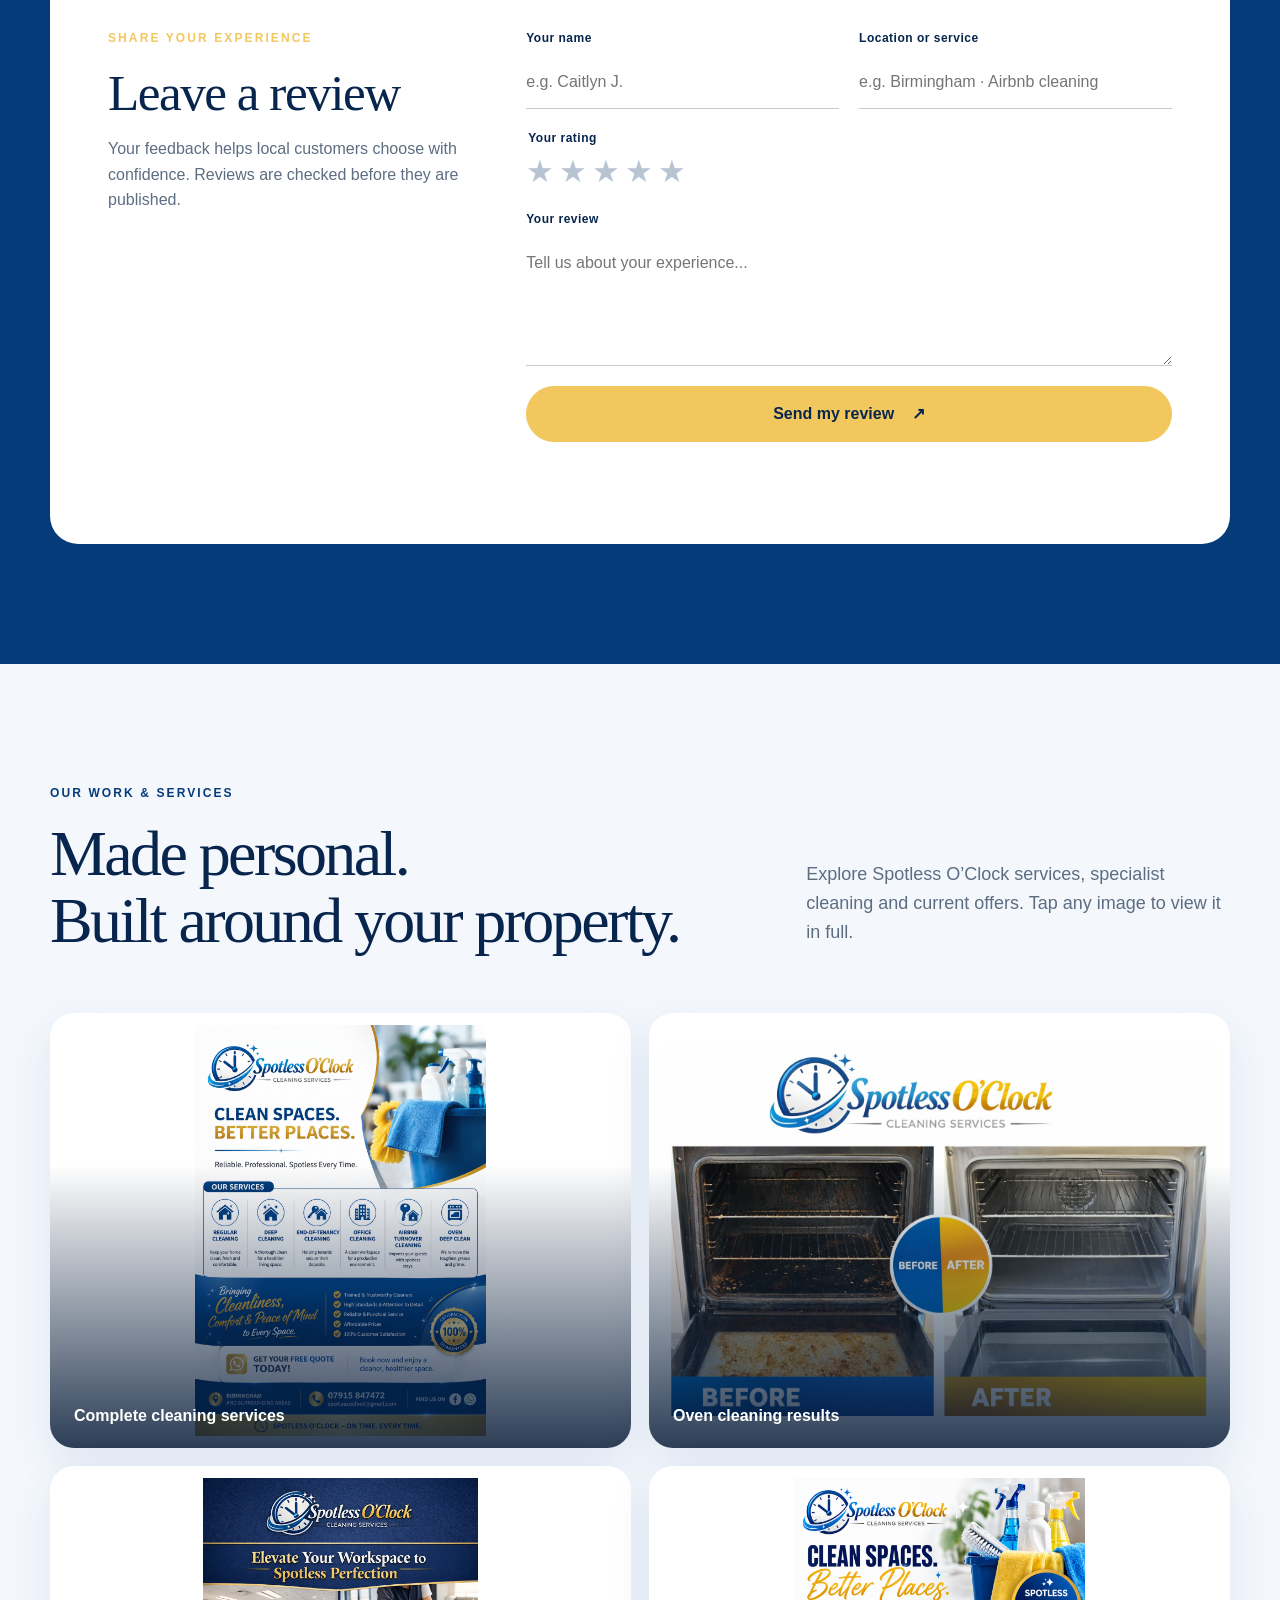
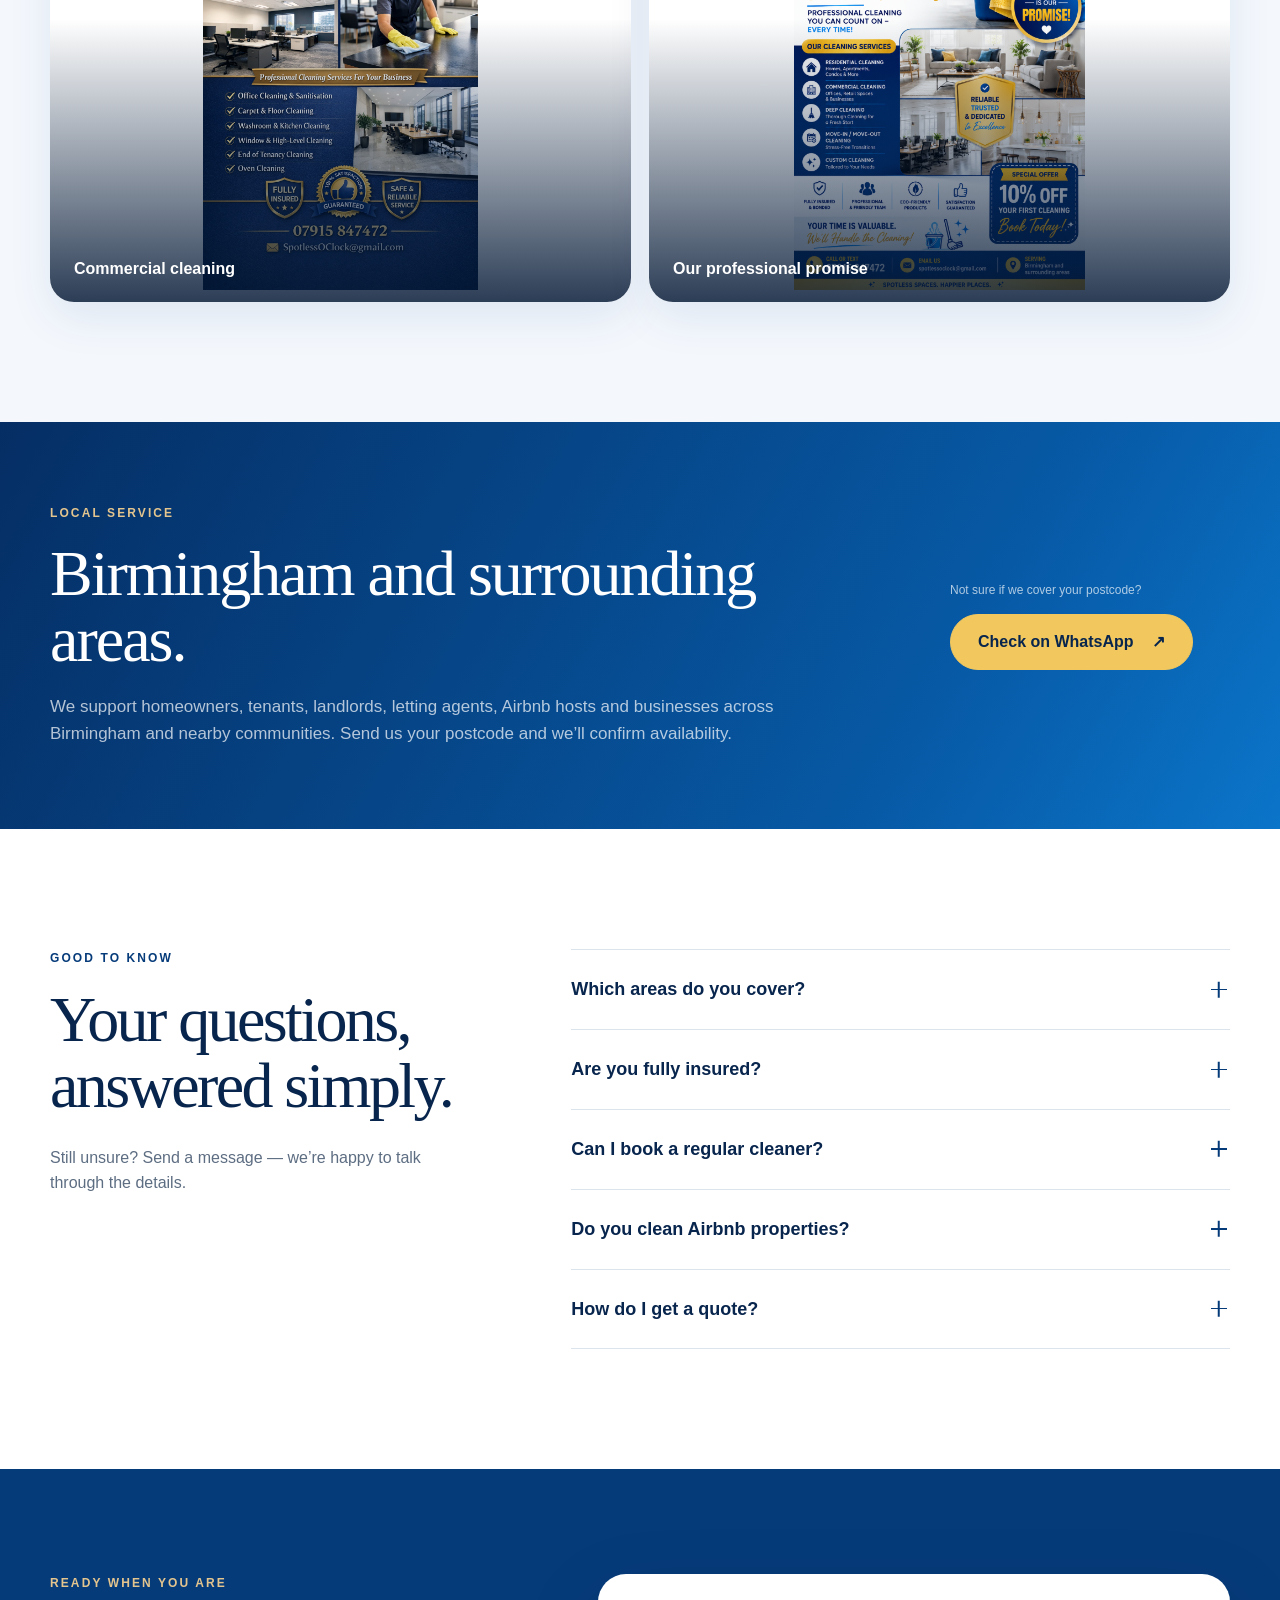
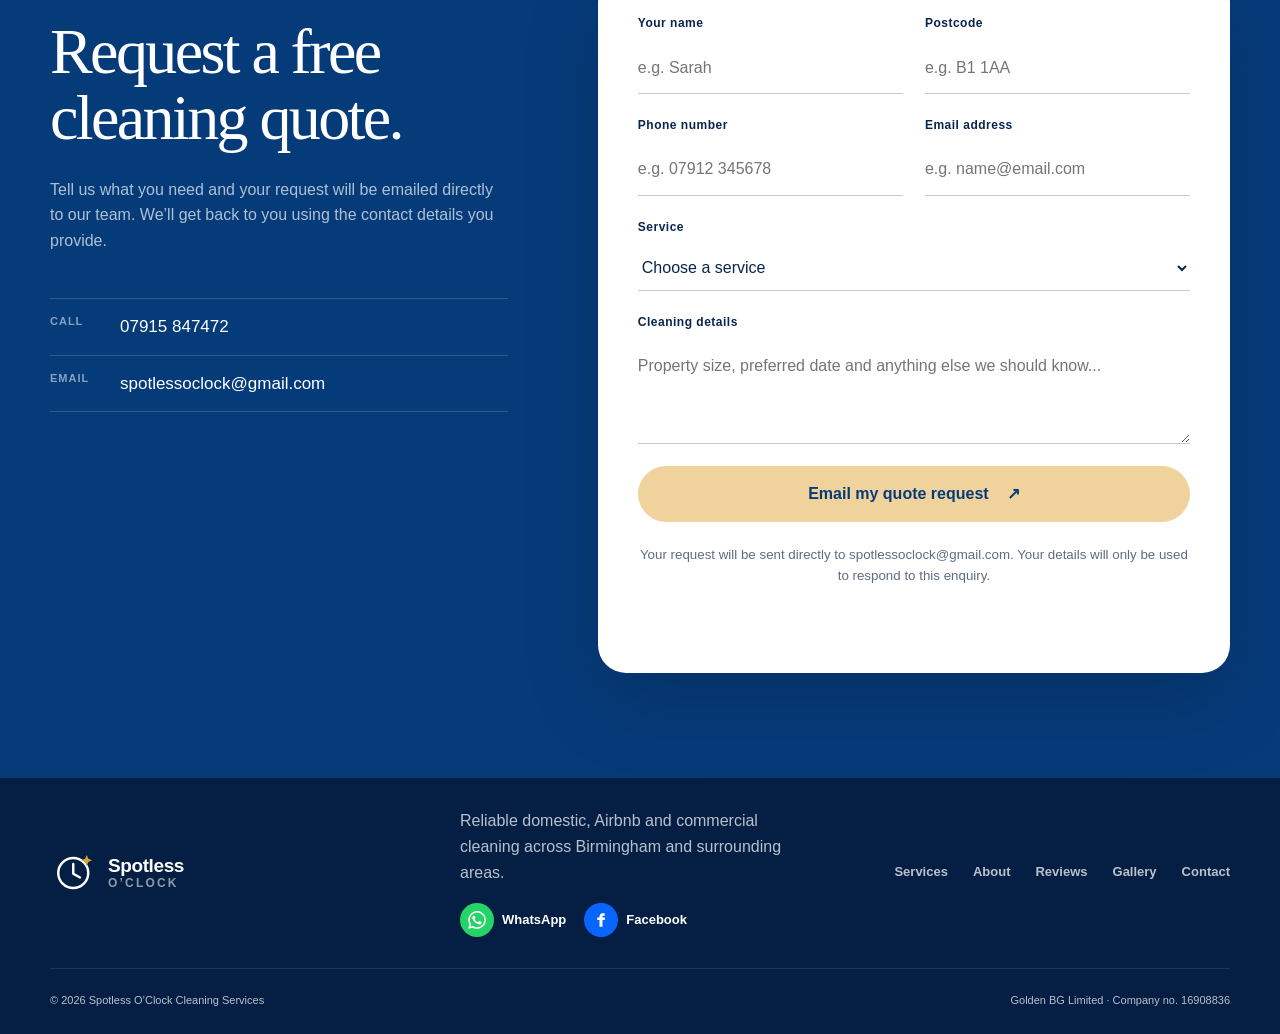
==== commit f05ca74c: "Add Facebook & WhatsApp icons to header/footer Insert accessible Facebook and WhatsApp social links " ====
--- a/index.html
+++ b/index.html
@@ -56,6 +56,15 @@
         <a href="#gallery">Gallery</a>
       </nav>
 
+      <div class="header-socials" aria-label="Social contacts">
+        <a class="social-icon social-icon-facebook" href="https://www.facebook.com/people/Spotless-Oclock-Cleaning-Services/61585335552368/" target="_blank" rel="noopener" aria-label="Spotless O’Clock on Facebook" title="Facebook">
+          <svg viewBox="0 0 24 24" aria-hidden="true"><path d="M14 8.5V7.2c0-.8.5-1 1-1h2V3.1L14.4 3C11.8 3 10 4.6 10 7.5v1H7v3.6h3V21h4v-8.9h3l.5-3.6H14Z"></path></svg>
+        </a>
+        <a class="social-icon social-icon-whatsapp" href="https://wa.me/447915847472?text=Hi%20Spotless%20O%27Clock%2C%20I%27d%20like%20a%20cleaning%20quote." target="_blank" rel="noopener" aria-label="Chat with Spotless O’Clock on WhatsApp" title="WhatsApp">
+          <svg viewBox="0 0 32 32" aria-hidden="true"><path d="M27.3 4.7A15.8 15.8 0 0 0 2.5 23.8L.3 31.7l8-2.1A15.8 15.8 0 0 0 27.3 4.7Zm-11.2 24a13 13 0 0 1-6.6-1.8l-.5-.3-4.7 1.2 1.3-4.6-.3-.5a13 13 0 1 1 10.8 6Zm7.1-9.8c-.4-.2-2.3-1.1-2.7-1.3-.4-.1-.6-.2-.9.2-.3.4-1 1.3-1.3 1.6-.2.3-.5.3-.9.1-2.3-1.1-3.8-2-5.3-4.6-.4-.7.4-.7 1.1-2.2.1-.3 0-.5-.1-.7l-1.2-2.9c-.3-.8-.7-.7-.9-.7h-.8c-.3 0-.7.1-1.1.5-.4.4-1.4 1.4-1.4 3.4s1.5 4 1.7 4.2c.2.3 2.9 4.4 7 6.2 2.6 1.1 3.6 1.2 4.9 1 1.6-.2 2.3-1 2.7-2 .3-.9.3-1.7.2-1.9-.2-.2-.6-.3-1-.5Z"></path></svg>
+        </a>
+      </div>
+
       <a class="button button-small nav-cta" href="#quote">Get a free quote</a>
     </div>
   </header>
@@ -382,8 +391,14 @@
         <svg class="brand-mark" viewBox="0 0 64 64" aria-hidden="true"><circle cx="31" cy="32" r="20"></circle><path d="M31 20v13l9 5"></path><path class="spark" d="m49 8 2.1 5 4.9 2.1-4.9 2.1-2.1 5-2.1-5-4.9-2.1 4.9-2.1Z"></path></svg>
         <span><b>Spotless</b><small>O’Clock</small></span>
       </a>
-      <p>Reliable domestic, Airbnb and commercial cleaning across Birmingham and surrounding areas.</p>
-      <div class="footer-links"><a href="#services">Services</a><a href="#about">About</a><a href="#reviews">Reviews</a><a href="#gallery">Gallery</a><a href="#quote">Contact</a><a href="https://www.facebook.com/people/Spotless-Oclock-Cleaning-Services/61585335552368/" target="_blank" rel="noopener">Facebook ↗</a></div>
+      <div class="footer-contact">
+        <p>Reliable domestic, Airbnb and commercial cleaning across Birmingham and surrounding areas.</p>
+        <div class="footer-socials">
+          <a href="https://wa.me/447915847472?text=Hi%20Spotless%20O%27Clock%2C%20I%27d%20like%20a%20cleaning%20quote." target="_blank" rel="noopener"><span class="social-icon social-icon-whatsapp"><svg viewBox="0 0 32 32" aria-hidden="true"><path d="M27.3 4.7A15.8 15.8 0 0 0 2.5 23.8L.3 31.7l8-2.1A15.8 15.8 0 0 0 27.3 4.7Zm-11.2 24a13 13 0 0 1-6.6-1.8l-.5-.3-4.7 1.2 1.3-4.6-.3-.5a13 13 0 1 1 10.8 6Zm7.1-9.8c-.4-.2-2.3-1.1-2.7-1.3-.4-.1-.6-.2-.9.2-.3.4-1 1.3-1.3 1.6-.2.3-.5.3-.9.1-2.3-1.1-3.8-2-5.3-4.6-.4-.7.4-.7 1.1-2.2.1-.3 0-.5-.1-.7l-1.2-2.9c-.3-.8-.7-.7-.9-.7h-.8c-.3 0-.7.1-1.1.5-.4.4-1.4 1.4-1.4 3.4s1.5 4 1.7 4.2c.2.3 2.9 4.4 7 6.2 2.6 1.1 3.6 1.2 4.9 1 1.6-.2 2.3-1 2.7-2 .3-.9.3-1.7.2-1.9-.2-.2-.6-.3-1-.5Z"></path></svg></span>WhatsApp</a>
+          <a href="https://www.facebook.com/people/Spotless-Oclock-Cleaning-Services/61585335552368/" target="_blank" rel="noopener"><span class="social-icon social-icon-facebook"><svg viewBox="0 0 24 24" aria-hidden="true"><path d="M14 8.5V7.2c0-.8.5-1 1-1h2V3.1L14.4 3C11.8 3 10 4.6 10 7.5v1H7v3.6h3V21h4v-8.9h3l.5-3.6H14Z"></path></svg></span>Facebook</a>
+        </div>
+      </div>
+      <div class="footer-links"><a href="#services">Services</a><a href="#about">About</a><a href="#reviews">Reviews</a><a href="#gallery">Gallery</a><a href="#quote">Contact</a></div>
     </div>
     <div class="container footer-bottom"><span>© <span data-year></span> Spotless O’Clock Cleaning Services</span><span>Golden BG Limited · Company no. 16908836</span></div>
   </footer>
--- a/styles.css
+++ b/styles.css
@@ -39,6 +39,13 @@
 .site-nav a { position: relative; }
 .site-nav a::after { content: ""; position: absolute; left: 0; right: 100%; bottom: -6px; height: 1.5px; background: var(--green); transition: .25s ease; }
 .site-nav a:hover::after { right: 0; }
+.header-socials { display: flex; align-items: center; gap: 7px; padding-left: 16px; border-left: 1px solid var(--line); }
+.social-icon { width: 38px; height: 38px; display: inline-grid; place-items: center; flex: 0 0 auto; color: #fff; border-radius: 50%; box-shadow: 0 8px 22px rgba(6,59,122,.15); transition: transform .2s ease, box-shadow .2s ease; }
+.social-icon:hover { transform: translateY(-2px); box-shadow: 0 11px 26px rgba(6,59,122,.22); }
+.social-icon svg { width: 20px; height: 20px; fill: currentColor; }
+.social-icon-whatsapp { background: #25d366; }
+.social-icon-facebook { background: #0866ff; }
+.social-icon-facebook svg { width: 19px; height: 19px; }
 .button { display: inline-flex; justify-content: center; align-items: center; gap: 18px; min-height: 56px; padding: 0 27px; border: 1px solid var(--green); border-radius: 999px; color: #fff; background: var(--green); font-weight: 720; line-height: 1; transition: transform .25s ease, background .25s ease, border-color .25s ease, box-shadow .25s ease; }
 .button:hover { transform: translateY(-2px); background: var(--green-2); border-color: var(--green-2); box-shadow: 0 14px 32px rgba(23,63,53,.22); }
 .button-small { min-height: 46px; padding-inline: 21px; font-size: 14px; }
@@ -235,7 +242,12 @@
 .footer-top { min-height: 190px; display: grid; grid-template-columns: 1fr 1fr 1fr; gap: 50px; align-items: center; }
 .brand-footer { color: #fff; }
 .brand-footer small { color: rgba(255,255,255,.55); }
-.footer-top > p { margin: 0; max-width: 360px; }
+.footer-contact { display: grid; gap: 18px; }
+.footer-contact > p { margin: 0; max-width: 360px; }
+.footer-socials { display: flex; flex-wrap: wrap; gap: 12px 18px; }
+.footer-socials > a { display: inline-flex; align-items: center; gap: 8px; color: #fff; font-size: 13px; font-weight: 750; }
+.footer-socials .social-icon { width: 34px; height: 34px; box-shadow: none; }
+.footer-socials .social-icon svg { width: 18px; height: 18px; }
 .footer-links { display: flex; justify-content: flex-end; gap: 25px; font-size: 13px; font-weight: 700; }
 .footer-bottom { min-height: 66px; display: flex; justify-content: space-between; align-items: center; border-top: 1px solid rgba(255,255,255,.1); font-size: 11px; }
 .whatsapp-float { position: fixed; right: 22px; bottom: 22px; z-index: 90; width: 58px; height: 58px; display: grid; place-items: center; color: #fff; background: #25d366; border: 4px solid rgba(255,255,255,.9); border-radius: 50%; box-shadow: 0 12px 34px rgba(0,0,0,.22); transition: .25s ease; }
@@ -257,8 +269,9 @@
   .site-header { background: rgba(255,255,255,.94); backdrop-filter: blur(15px); }
   .nav-wrap { height: 76px; }
   .brand-mark { width: 42px; }
-  .menu-button { display: block; order: 2; }
-  .nav-cta { margin-left: auto; }
+  .menu-button { display: block; order: 3; }
+  .header-socials { order: 1; margin-left: auto; padding-left: 0; border-left: 0; }
+  .nav-cta { order: 2; margin-left: 0; }
   .site-nav { position: absolute; left: 16px; right: 16px; top: 76px; display: grid; gap: 0; padding: 13px; background: #fff; border: 1px solid var(--line); border-radius: 18px; box-shadow: var(--shadow); opacity: 0; visibility: hidden; transform: translateY(-8px); transition: .2s ease; }
   .site-nav.open { opacity: 1; visibility: visible; transform: none; }
   .site-nav a { padding: 13px 12px; }
@@ -286,6 +299,9 @@
   :root { --container: calc(100% - 34px); }
   .nav-wrap { gap: 10px; }
   .nav-cta { display: none; }
+  .header-socials { gap: 6px; }
+  .header-socials .social-icon { width: 34px; height: 34px; }
+  .header-socials .social-icon svg { width: 18px; height: 18px; }
   .brand b { font-size: 17px; }
   .hero { min-height: 790px; height: auto; }
   .hero::after { content: ""; position: absolute; inset: 45% 0 0; background: linear-gradient(0deg, rgba(6,59,122,.23), transparent); pointer-events: none; }
